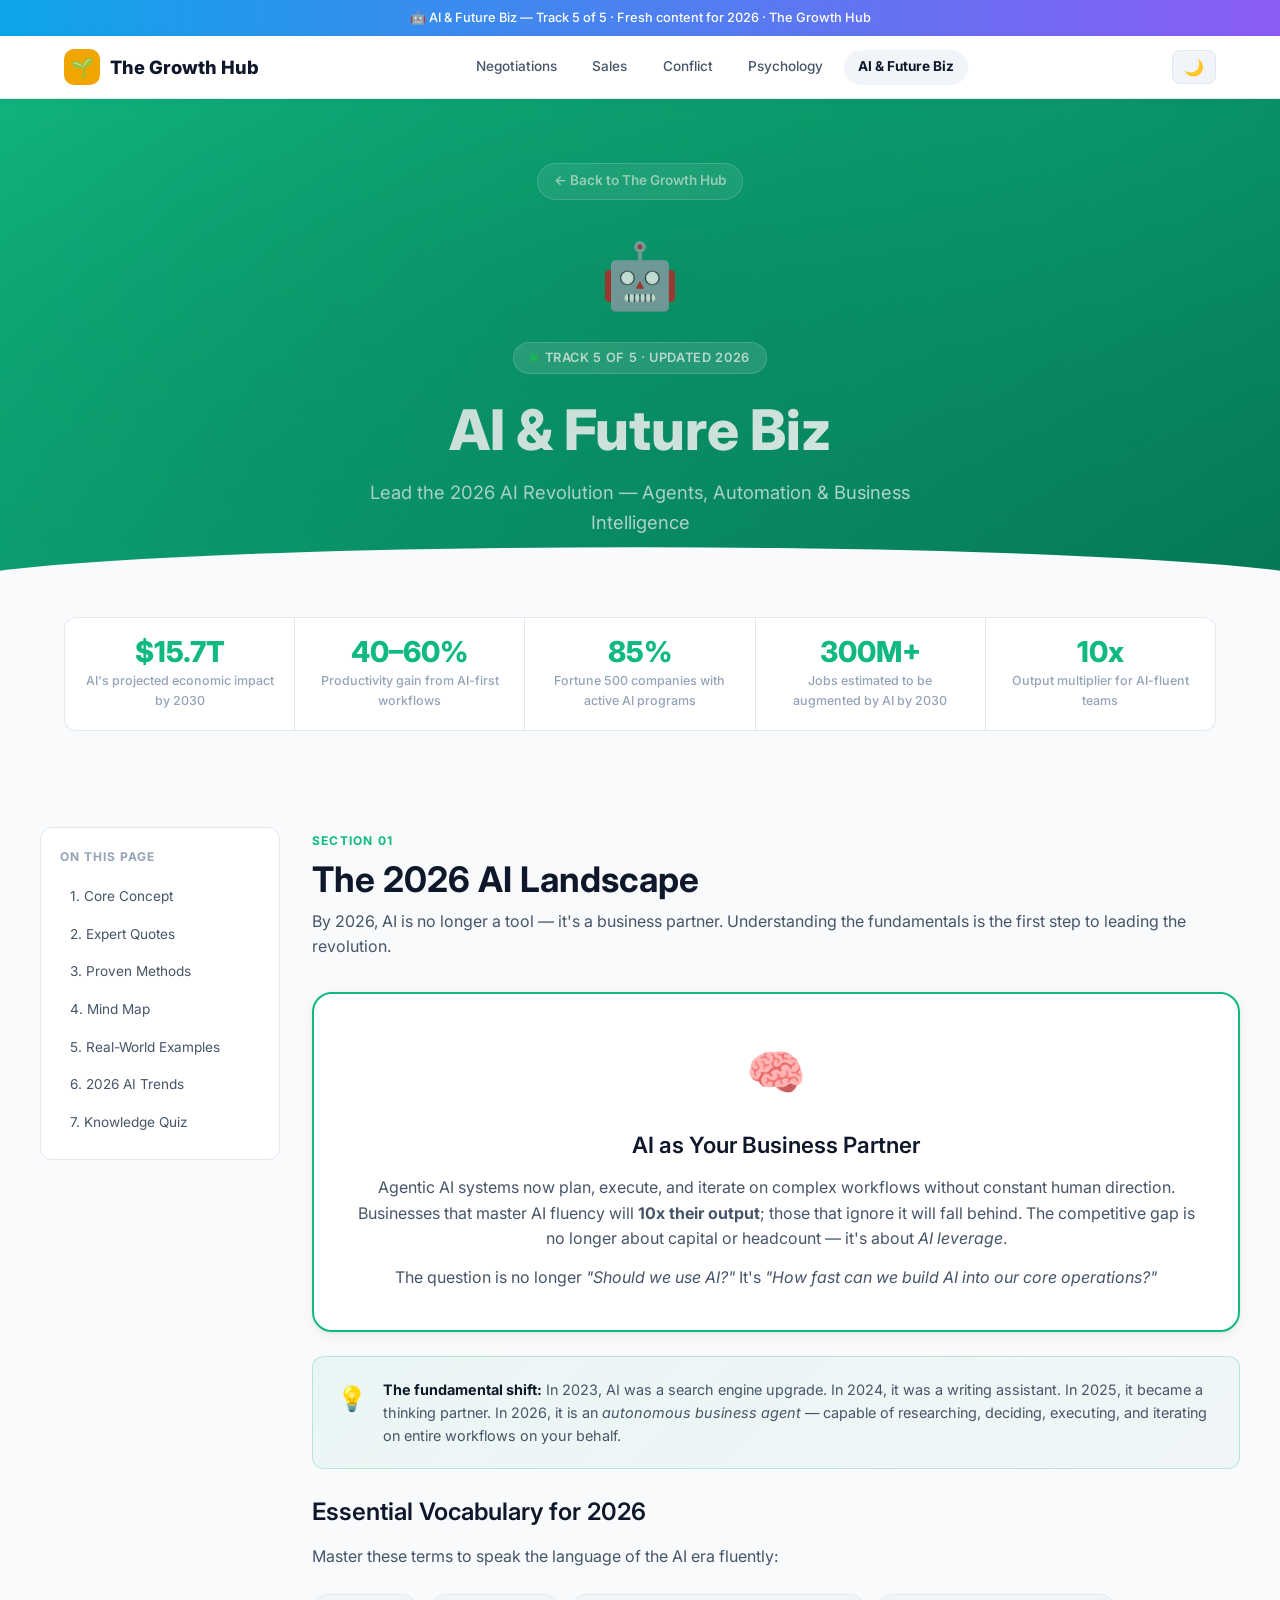
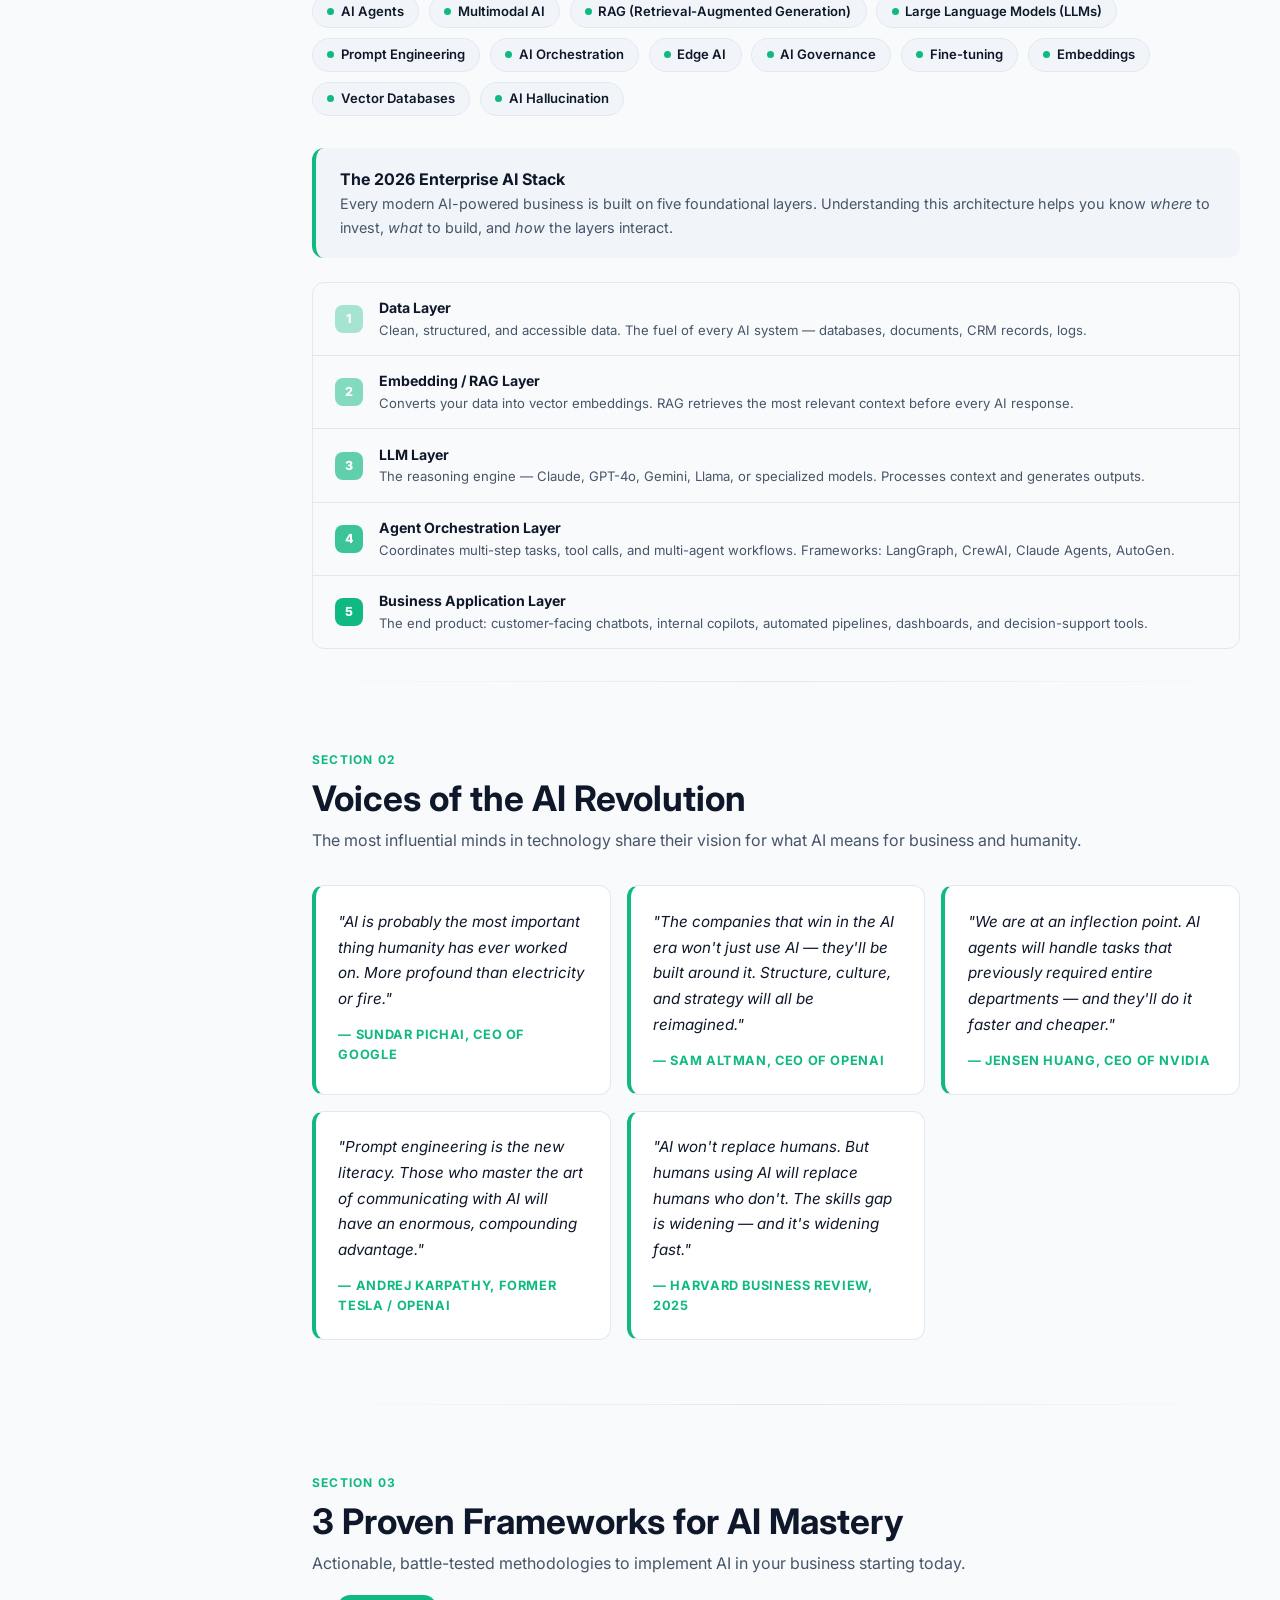
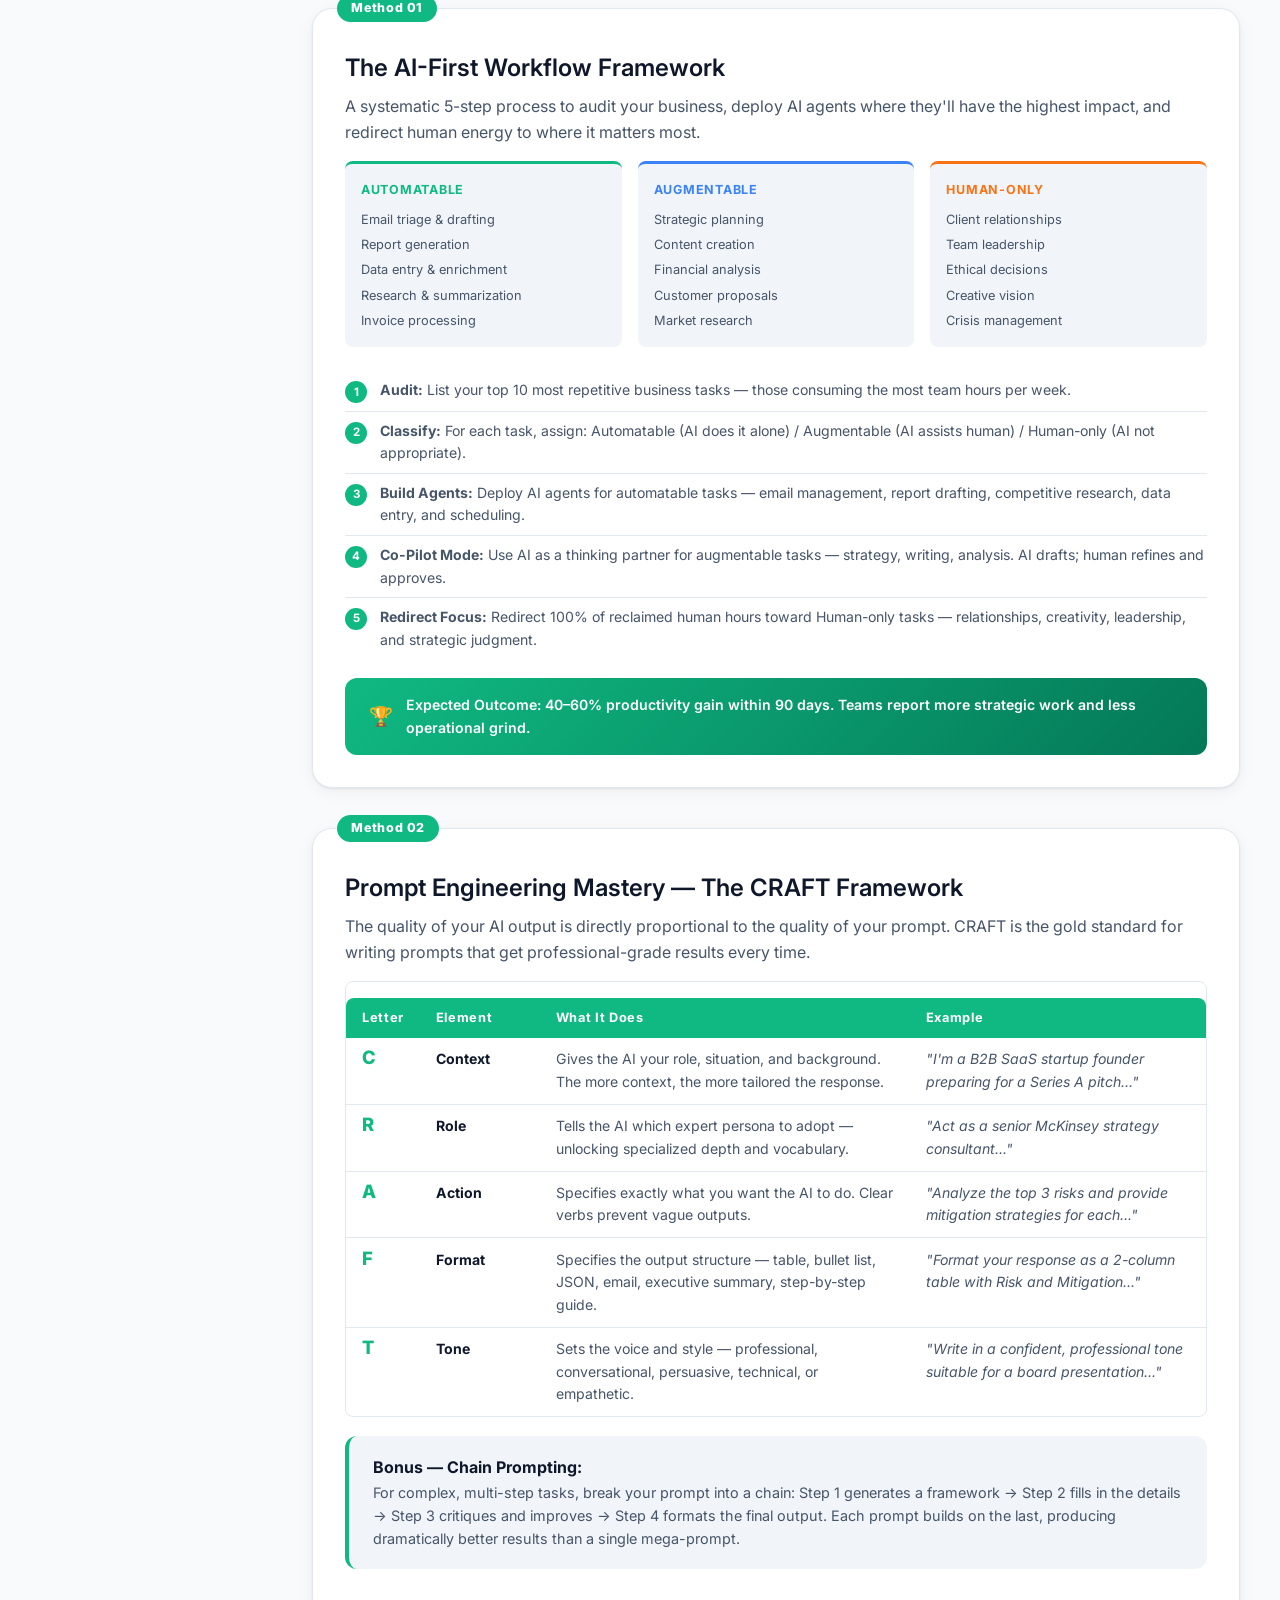
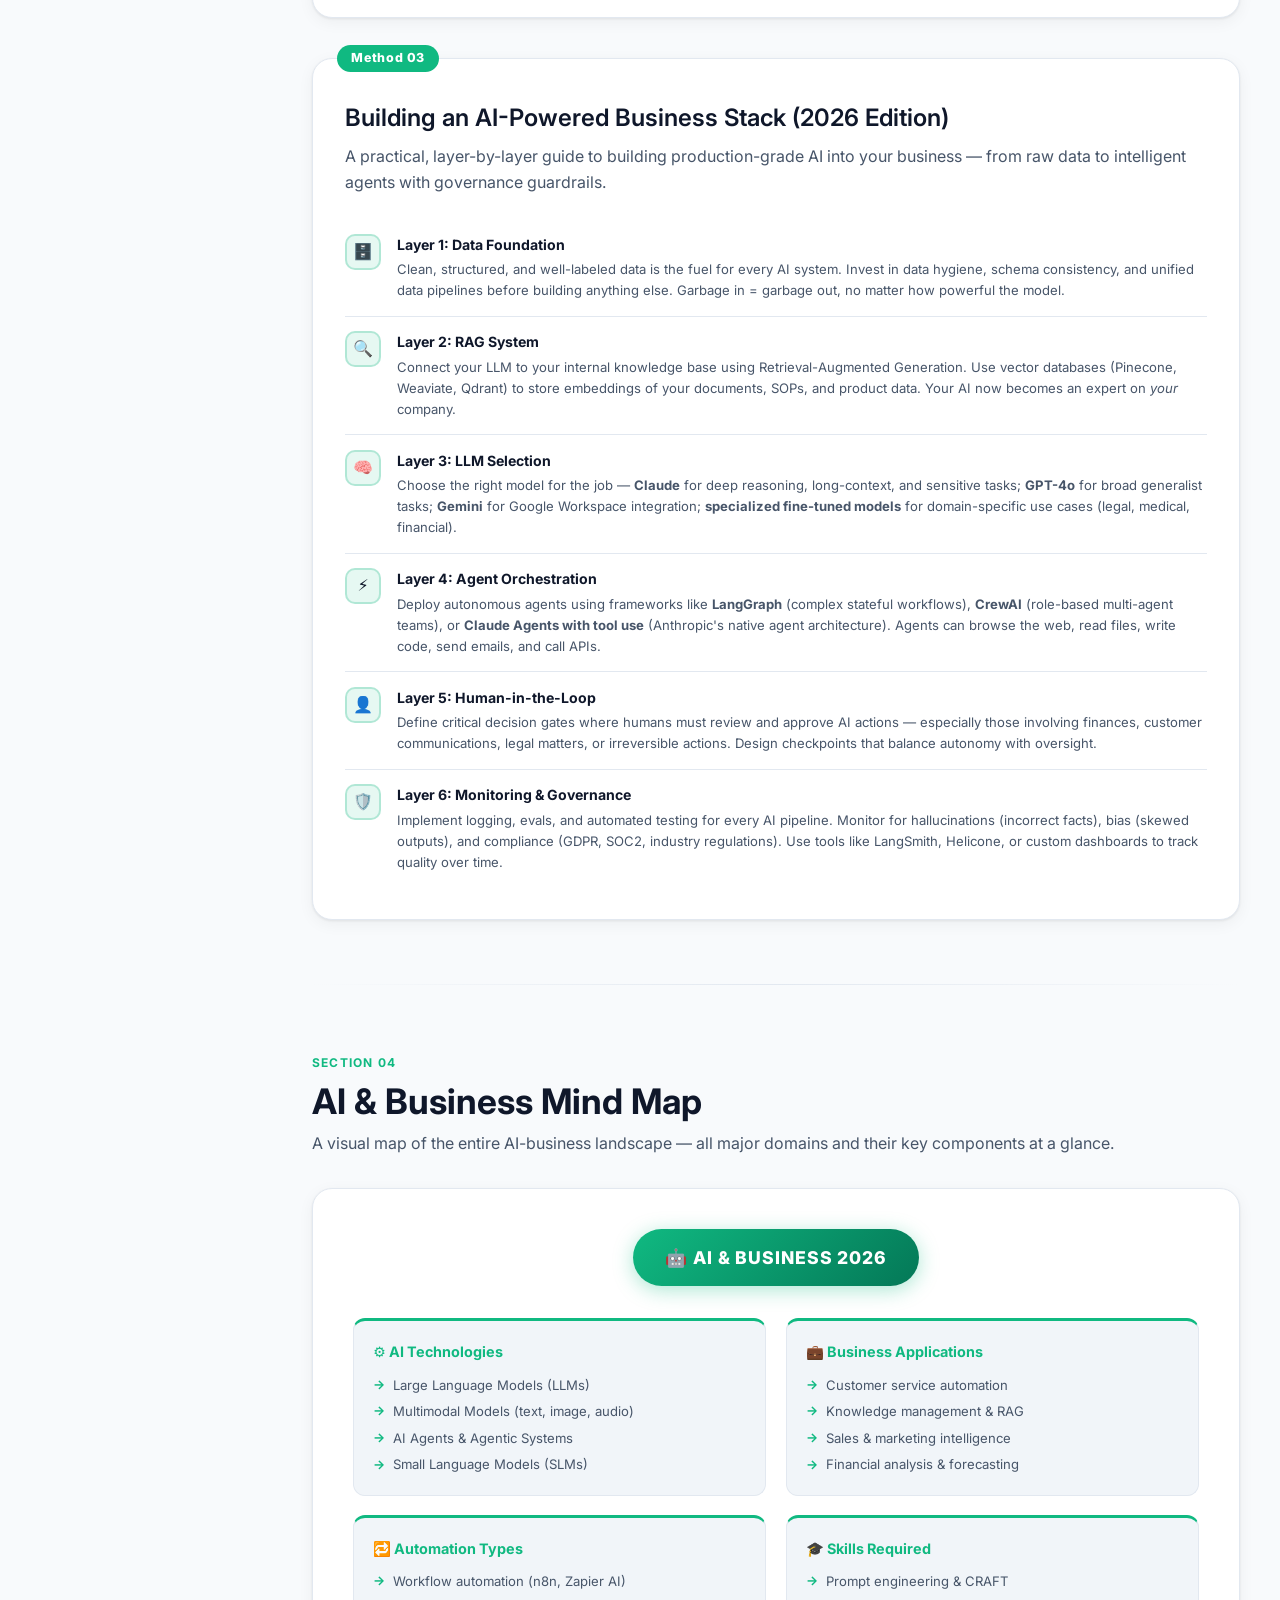
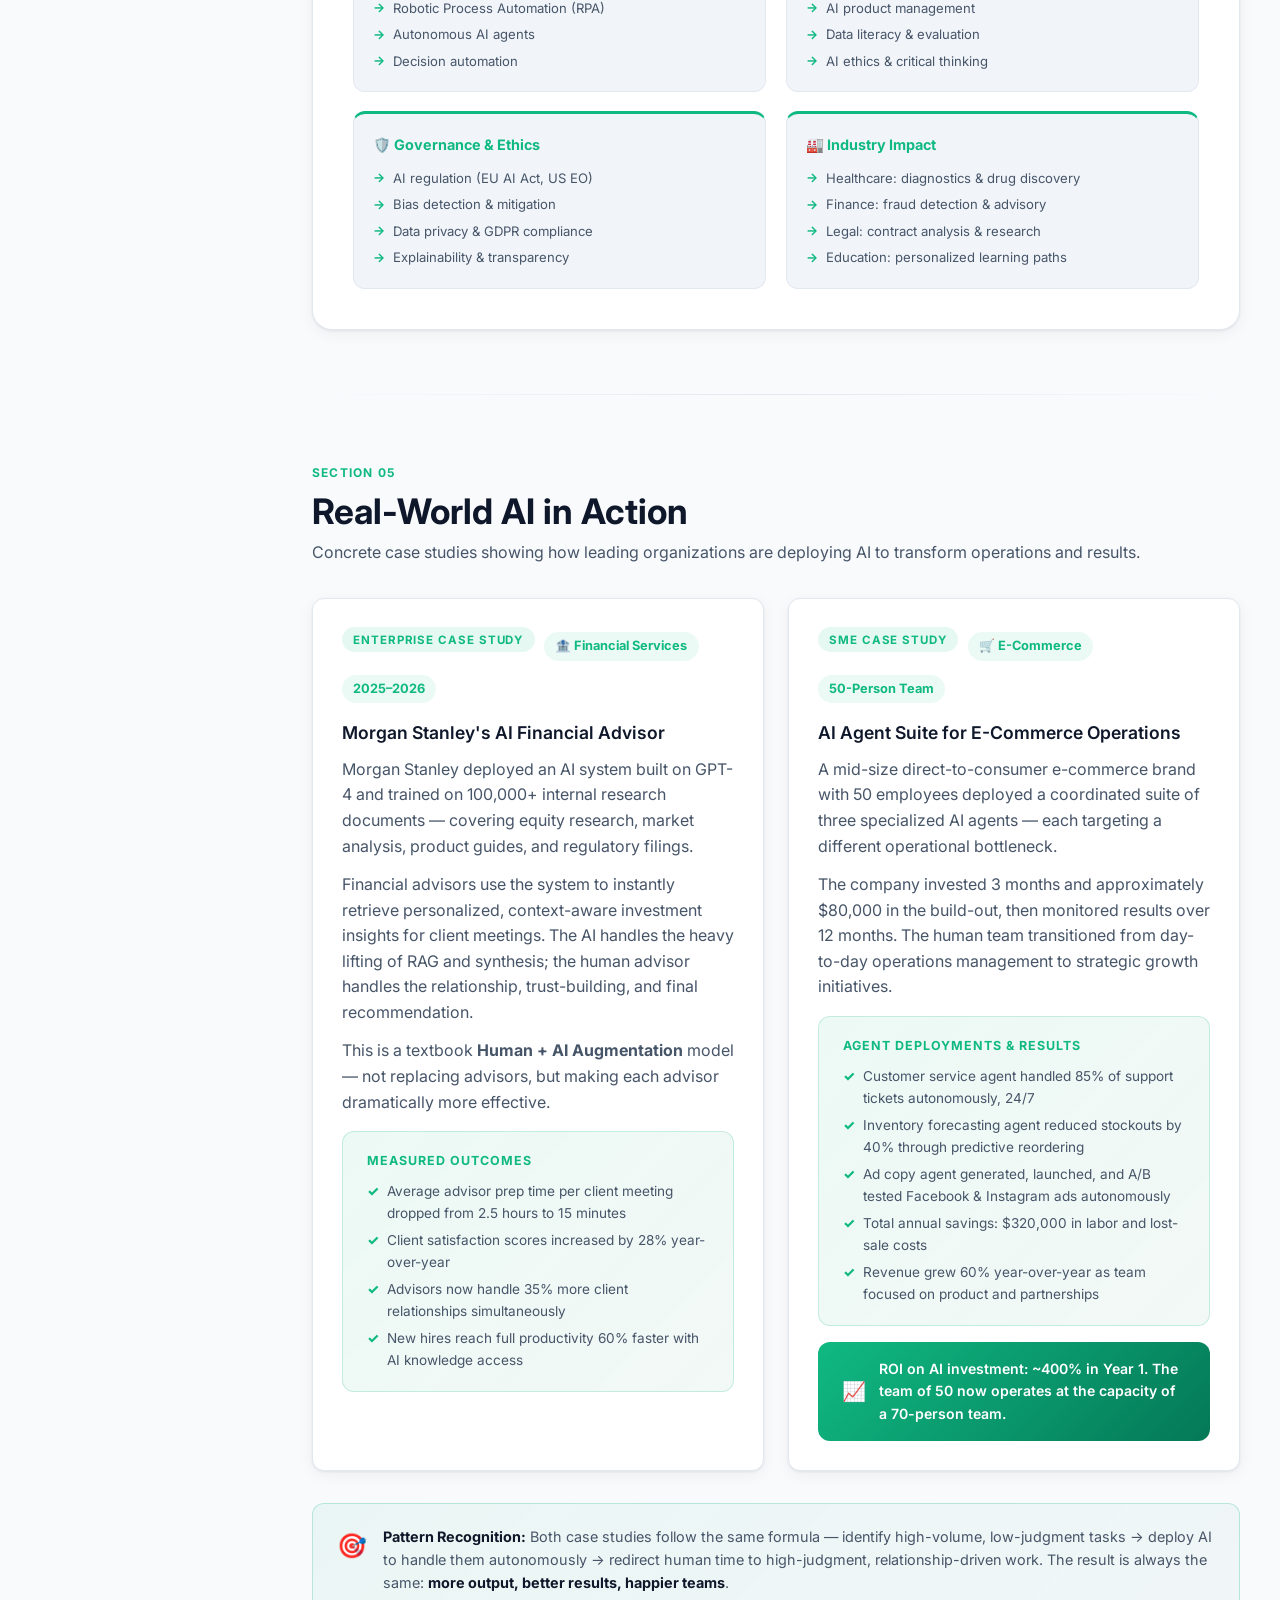
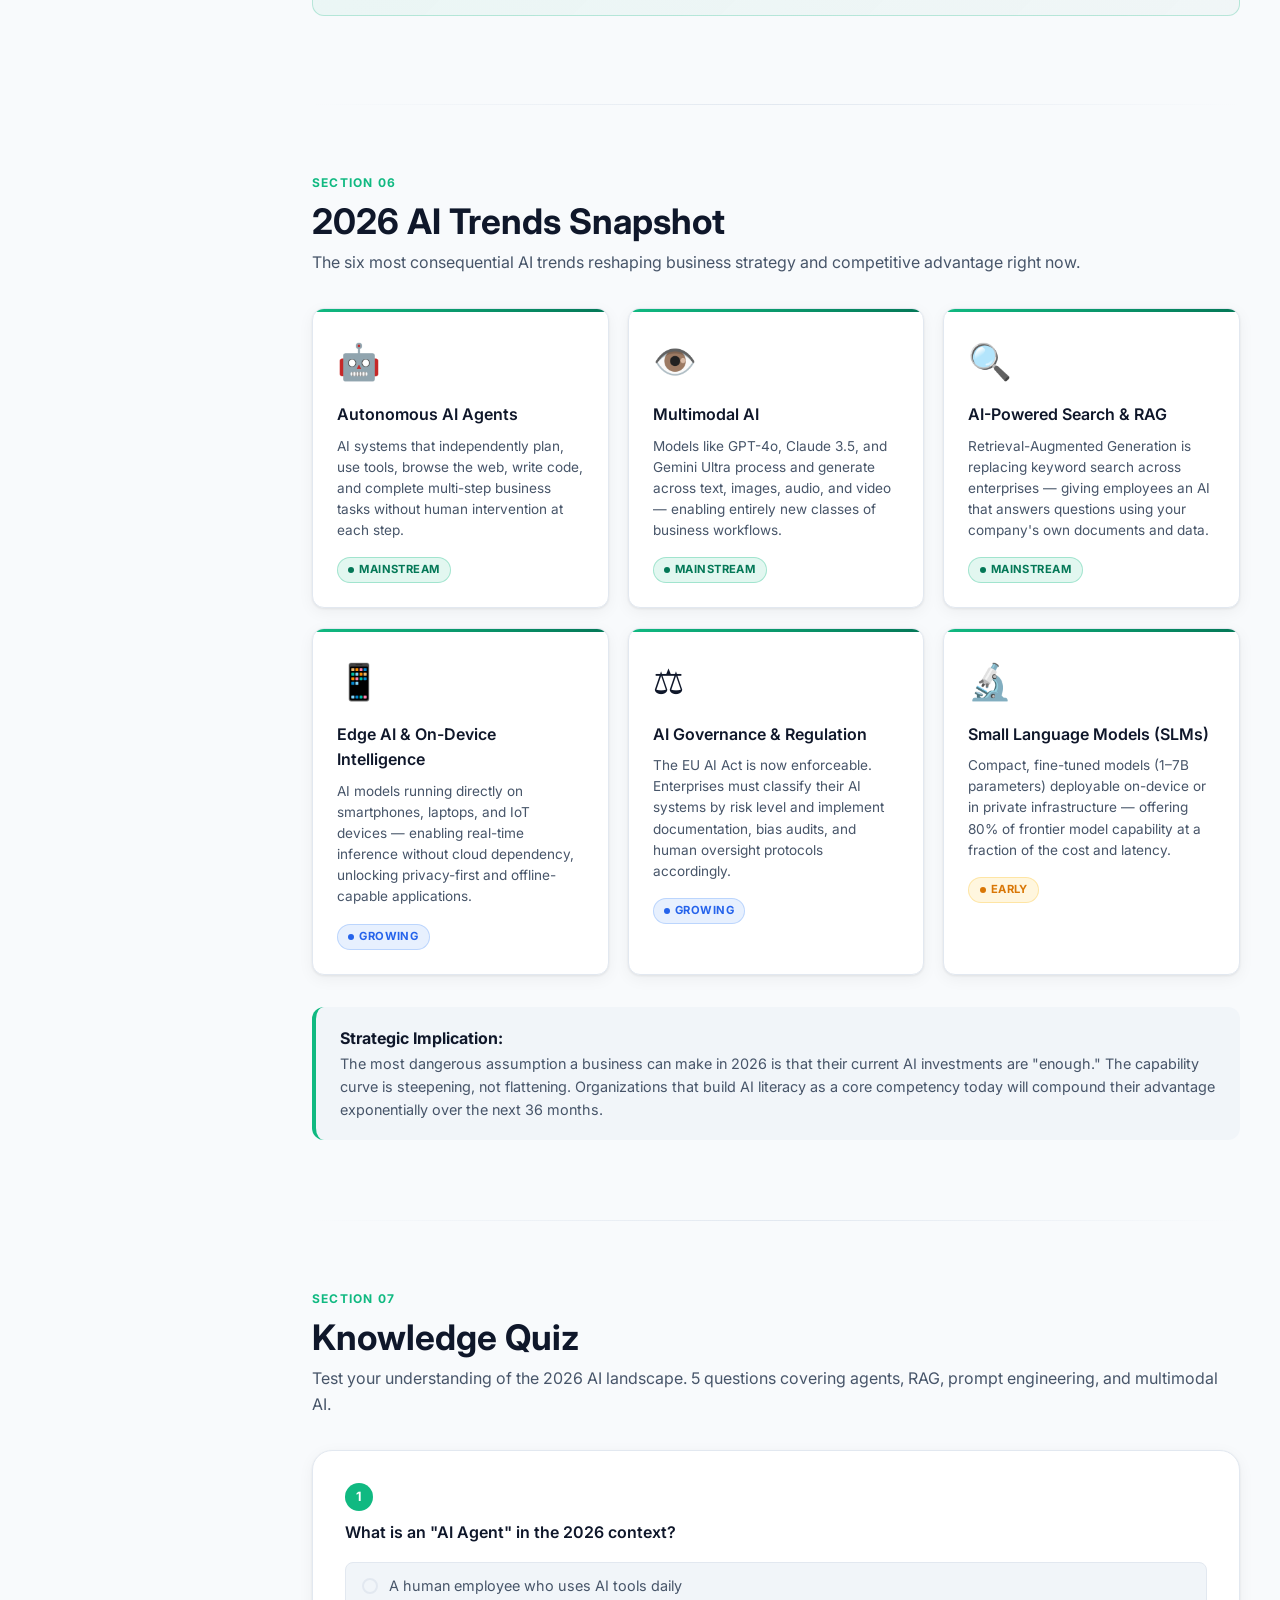
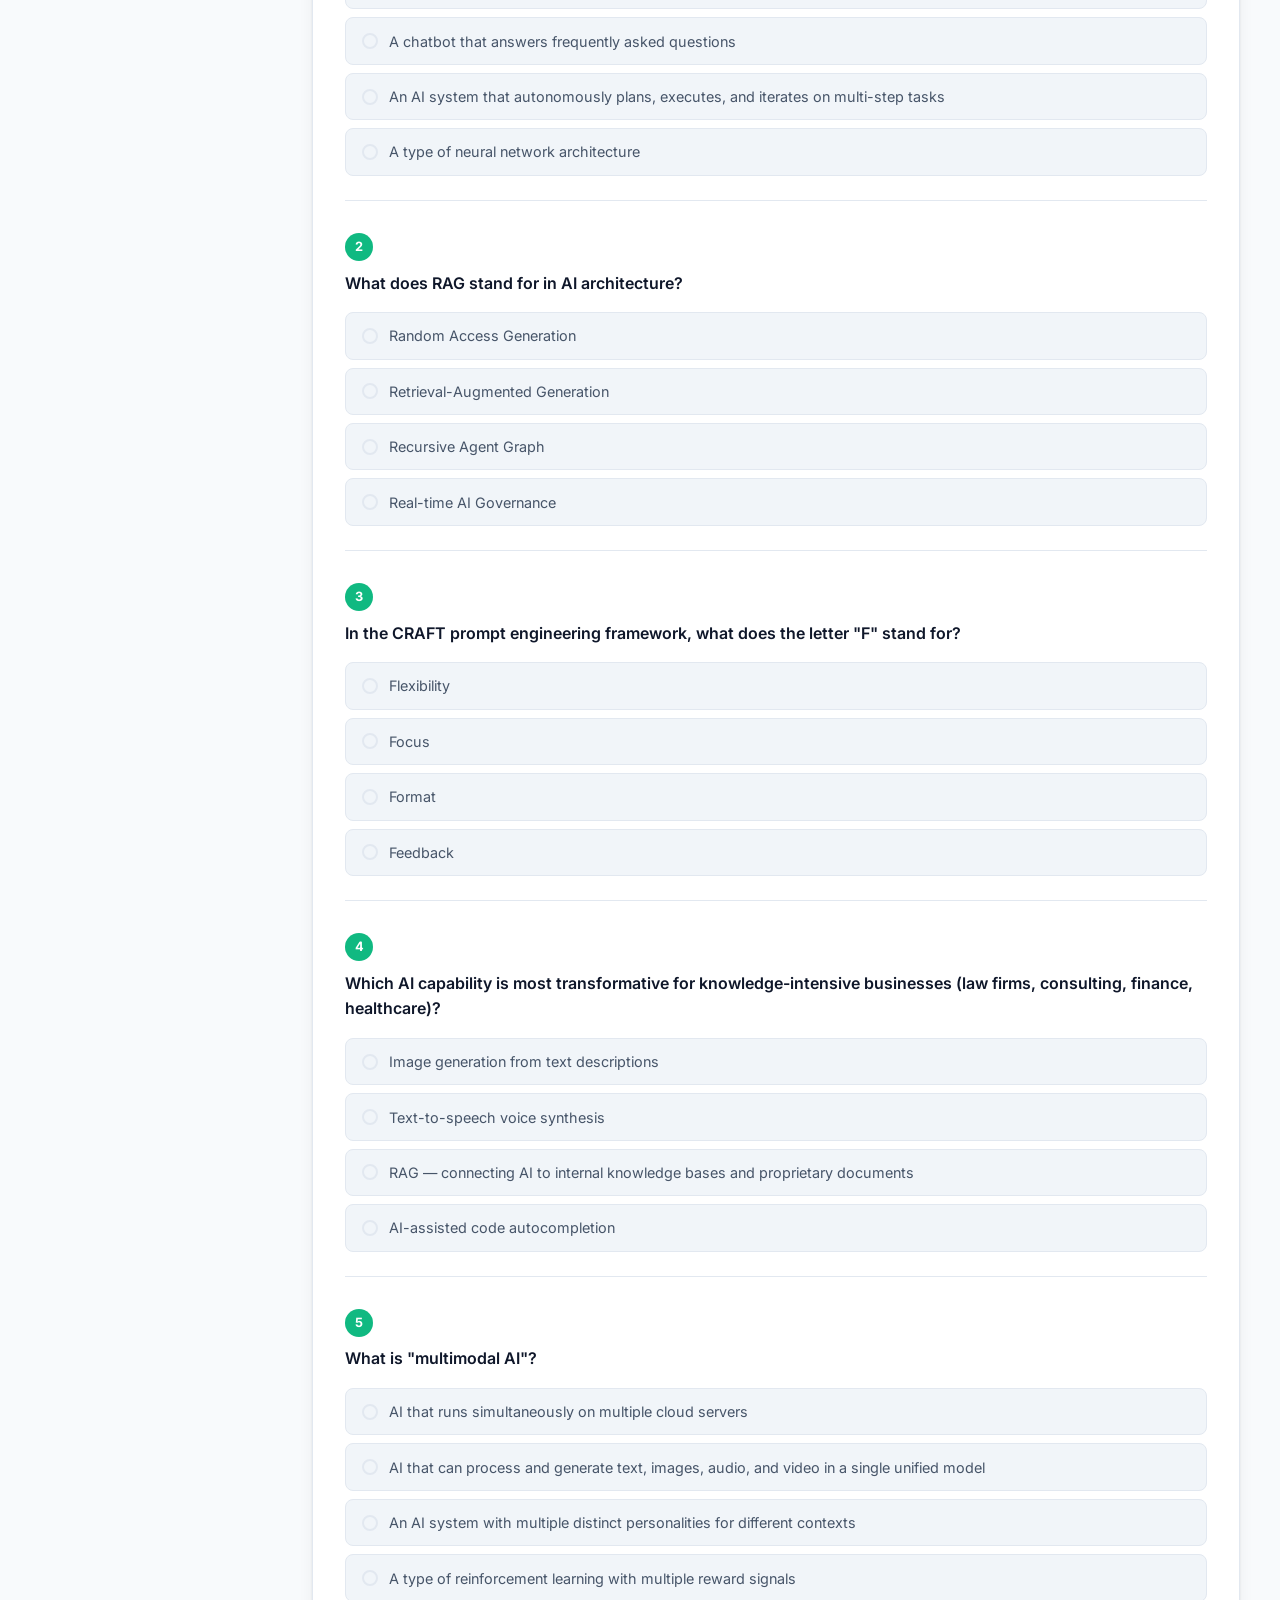
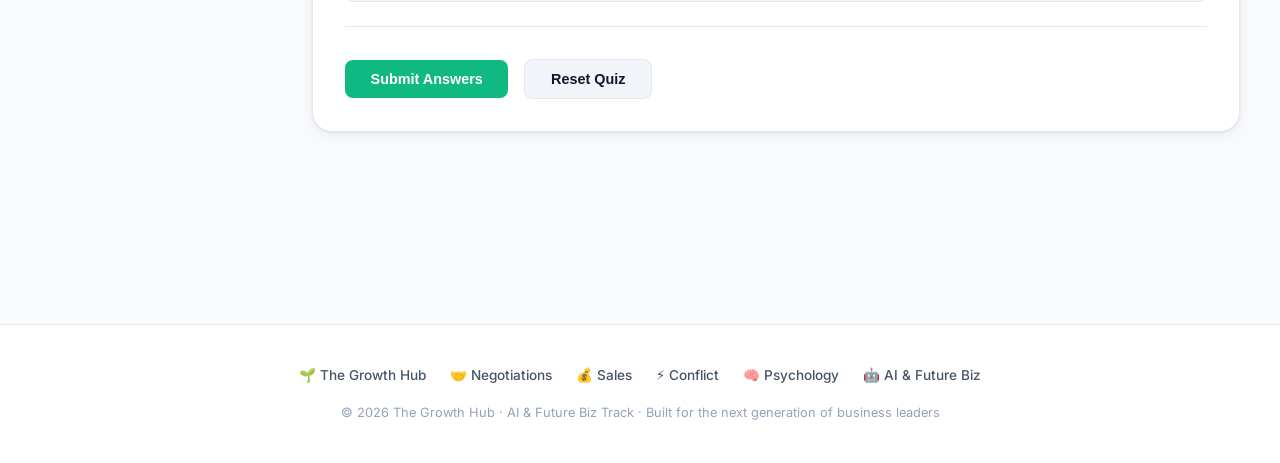
==== ai-trends/index.html @ 837d08f1 "Initial release: The Growth Hub — 5-track master learning website - Master home page with daily wisd" ====
<!DOCTYPE html>
<html lang="en">
<head>
  <meta charset="UTF-8" />
  <meta name="viewport" content="width=device-width, initial-scale=1.0" />
  <title>AI & Future Biz — The Growth Hub</title>
  <meta name="description" content="Lead the 2026 AI Revolution. Master AI Agents, Automation, Prompt Engineering, and Business Intelligence for the modern era." />
  <link rel="stylesheet" href="../css/styles.css" />
  <link rel="preconnect" href="https://fonts.googleapis.com" />
  <link rel="preconnect" href="https://fonts.gstatic.com" crossorigin />
  <link href="https://fonts.googleapis.com/css2?family=Inter:wght@400;500;600;700;800&display=swap" rel="stylesheet" />
  <style>
    :root {
      --site-color: #10b981;
      --site-dark: #047857;
      --site-color-rgb: 16, 185, 129;
    }

    /* ── Page-specific overrides ── */
    .subsite-hero::before {
      content: '';
      position: absolute;
      top: -60%; left: -30%;
      width: 160%; height: 200%;
      background:
        radial-gradient(ellipse at 70% 30%, rgba(16,185,129,0.25) 0%, transparent 55%),
        radial-gradient(ellipse at 20% 80%, rgba(4,120,87,0.2) 0%, transparent 50%),
        radial-gradient(ellipse at 50% 50%, rgba(0,0,0,0.1) 0%, transparent 70%);
      pointer-events: none;
    }

    /* ── Key Term Pills Grid ── */
    .term-grid {
      display: flex;
      flex-wrap: wrap;
      gap: 0.6rem;
      margin: 1.5rem 0;
    }

    .term-pill {
      display: inline-flex;
      align-items: center;
      gap: 0.4rem;
      background: var(--bg-sidebar);
      border: 1px solid var(--border);
      border-radius: 20px;
      padding: 0.35rem 0.9rem;
      font-size: 0.82rem;
      font-weight: 600;
      color: var(--text-primary);
      transition: all 0.2s;
    }

    .term-pill:hover {
      border-color: var(--site-color);
      color: var(--site-color);
      background: rgba(16,185,129,0.06);
    }

    .term-pill .term-dot {
      width: 7px; height: 7px;
      border-radius: 50%;
      background: var(--site-color);
      flex-shrink: 0;
    }

    /* ── Stack Diagram ── */
    .stack-diagram {
      display: flex;
      flex-direction: column;
      gap: 0;
      margin: 1.5rem 0;
      border-radius: var(--radius);
      overflow: hidden;
      border: 1px solid var(--border);
    }

    .stack-layer {
      display: flex;
      align-items: center;
      gap: 1rem;
      padding: 0.9rem 1.4rem;
      border-bottom: 1px solid var(--border);
      transition: background 0.2s;
      cursor: default;
    }

    .stack-layer:last-child { border-bottom: none; }
    .stack-layer:hover { background: rgba(16,185,129,0.05); }

    .stack-layer-num {
      width: 28px; height: 28px;
      border-radius: 8px;
      background: var(--site-color);
      color: white;
      font-size: 0.78rem;
      font-weight: 800;
      display: flex; align-items: center; justify-content: center;
      flex-shrink: 0;
      opacity: 0.5;
    }

    .stack-layer:nth-child(1) .stack-layer-num { opacity: 0.35; }
    .stack-layer:nth-child(2) .stack-layer-num { opacity: 0.5; }
    .stack-layer:nth-child(3) .stack-layer-num { opacity: 0.65; }
    .stack-layer:nth-child(4) .stack-layer-num { opacity: 0.82; }
    .stack-layer:nth-child(5) .stack-layer-num { opacity: 1; }

    .stack-layer-name {
      font-weight: 700;
      font-size: 0.88rem;
      color: var(--text-primary);
      min-width: 220px;
    }

    .stack-layer-desc {
      font-size: 0.82rem;
      color: var(--text-secondary);
      margin: 0;
    }

    .stack-arrow {
      text-align: center;
      font-size: 1.1rem;
      color: var(--site-color);
      padding: 0.2rem 0;
      background: var(--bg-sidebar);
      opacity: 0.6;
    }

    /* ── Trend Cards ── */
    .trends-grid {
      display: grid;
      grid-template-columns: repeat(auto-fit, minmax(280px, 1fr));
      gap: 1.2rem;
    }

    .trend-card {
      background: var(--bg-card);
      border: 1px solid var(--border);
      border-radius: var(--radius);
      padding: 1.5rem;
      box-shadow: var(--shadow);
      transition: transform 0.2s, box-shadow 0.2s;
      position: relative;
      overflow: hidden;
    }

    .trend-card::before {
      content: '';
      position: absolute;
      top: 0; left: 0; right: 0;
      height: 3px;
      background: linear-gradient(90deg, var(--site-color), var(--site-dark));
    }

    .trend-card:hover {
      transform: translateY(-3px);
      box-shadow: var(--shadow-hover);
    }

    .trend-emoji {
      font-size: 2.2rem;
      display: block;
      margin-bottom: 0.8rem;
    }

    .trend-card h4 {
      font-size: 1rem;
      margin-bottom: 0.5rem;
      color: var(--text-primary);
    }

    .trend-card p {
      font-size: 0.85rem;
      margin-bottom: 0.9rem;
      line-height: 1.55;
    }

    .maturity-badge {
      display: inline-flex;
      align-items: center;
      gap: 0.3rem;
      font-size: 0.7rem;
      font-weight: 700;
      padding: 0.2rem 0.65rem;
      border-radius: 20px;
      letter-spacing: 0.04em;
      text-transform: uppercase;
    }

    .maturity-badge.early {
      background: rgba(251,191,36,0.15);
      color: #d97706;
      border: 1px solid rgba(251,191,36,0.3);
    }

    .maturity-badge.growing {
      background: rgba(59,130,246,0.12);
      color: #2563eb;
      border: 1px solid rgba(59,130,246,0.25);
    }

    .maturity-badge.mainstream {
      background: rgba(16,185,129,0.12);
      color: var(--site-dark);
      border: 1px solid rgba(16,185,129,0.3);
    }

    .maturity-badge::before {
      content: '';
      width: 6px; height: 6px;
      border-radius: 50%;
      background: currentColor;
    }

    /* ── CRAFT Framework Table ── */
    .craft-table {
      width: 100%;
      border-collapse: collapse;
      margin-top: 1rem;
      font-size: 0.88rem;
    }

    .craft-table th {
      text-align: left;
      padding: 0.6rem 1rem;
      background: var(--site-color);
      color: white;
      font-weight: 700;
      font-size: 0.8rem;
      letter-spacing: 0.05em;
    }

    .craft-table th:first-child { border-radius: var(--radius-sm) 0 0 0; }
    .craft-table th:last-child  { border-radius: 0 var(--radius-sm) 0 0; }

    .craft-table td {
      padding: 0.65rem 1rem;
      border-bottom: 1px solid var(--border);
      color: var(--text-secondary);
      vertical-align: top;
    }

    .craft-table tr:last-child td { border-bottom: none; }
    .craft-table tr:hover td { background: rgba(16,185,129,0.04); }

    .craft-letter {
      font-weight: 800;
      font-size: 1.15rem;
      color: var(--site-color);
      line-height: 1;
    }

    .craft-word {
      font-weight: 700;
      color: var(--text-primary);
    }

    /* ── Mind Map Styled ── */
    .mindmap-visual {
      background: var(--bg-card);
      border: 1px solid var(--border);
      border-radius: var(--radius-lg);
      padding: 2.5rem;
      box-shadow: var(--shadow);
      overflow: hidden;
    }

    .mindmap-center {
      text-align: center;
      margin-bottom: 2rem;
    }

    .mindmap-root-node {
      display: inline-block;
      background: linear-gradient(135deg, var(--site-color), var(--site-dark));
      color: white;
      font-weight: 800;
      font-size: 1.1rem;
      padding: 0.9rem 2rem;
      border-radius: 50px;
      letter-spacing: 0.05em;
      box-shadow: 0 4px 20px rgba(16,185,129,0.35);
    }

    .mindmap-branches {
      display: grid;
      grid-template-columns: repeat(auto-fit, minmax(280px, 1fr));
      gap: 1.2rem;
    }

    .mm-branch {
      background: var(--bg-sidebar);
      border: 1px solid var(--border);
      border-radius: var(--radius);
      padding: 1.2rem;
      border-top: 3px solid var(--site-color);
    }

    .mm-branch-title {
      font-weight: 700;
      font-size: 0.9rem;
      color: var(--site-color);
      margin-bottom: 0.7rem;
      display: flex;
      align-items: center;
      gap: 0.5rem;
    }

    .mm-leaves {
      list-style: none;
      display: flex;
      flex-direction: column;
      gap: 0.35rem;
    }

    .mm-leaves li {
      font-size: 0.82rem;
      color: var(--text-secondary);
      display: flex;
      align-items: center;
      gap: 0.5rem;
    }

    .mm-leaves li::before {
      content: '→';
      color: var(--site-color);
      font-weight: 700;
      font-size: 0.8rem;
      flex-shrink: 0;
    }

    /* ── Examples ── */
    .example-meta-row {
      display: flex;
      align-items: center;
      gap: 0.6rem;
      flex-wrap: wrap;
      margin-bottom: 1rem;
    }

    .example-stat {
      display: inline-flex;
      align-items: center;
      gap: 0.3rem;
      font-size: 0.8rem;
      font-weight: 700;
      color: var(--site-color);
      background: rgba(16,185,129,0.08);
      padding: 0.25rem 0.7rem;
      border-radius: 20px;
    }

    .result-highlight {
      background: linear-gradient(135deg, rgba(16,185,129,0.08), rgba(4,120,87,0.05));
      border: 1px solid rgba(16,185,129,0.2);
      border-radius: var(--radius);
      padding: 1.2rem 1.5rem;
      margin-top: 1rem;
    }

    .result-highlight h5 {
      font-size: 0.78rem;
      font-weight: 700;
      letter-spacing: 0.08em;
      text-transform: uppercase;
      color: var(--site-color);
      margin-bottom: 0.6rem;
    }

    .result-highlight ul {
      list-style: none;
      display: flex;
      flex-direction: column;
      gap: 0.35rem;
    }

    .result-highlight ul li {
      font-size: 0.85rem;
      color: var(--text-secondary);
      display: flex;
      align-items: flex-start;
      gap: 0.5rem;
    }

    .result-highlight ul li::before {
      content: '✓';
      color: var(--site-color);
      font-weight: 800;
      flex-shrink: 0;
    }

    /* ── Outcome Banner ── */
    .outcome-banner {
      background: linear-gradient(135deg, var(--site-color), var(--site-dark));
      color: white;
      border-radius: var(--radius);
      padding: 1rem 1.5rem;
      margin-top: 1.2rem;
      display: flex;
      align-items: center;
      gap: 0.8rem;
      font-size: 0.88rem;
      font-weight: 600;
    }

    .outcome-banner span:first-child { font-size: 1.2rem; }

    /* ── Method Card Enhancements ── */
    .method-card-ai {
      background: var(--bg-card);
      border: 1px solid var(--border);
      border-radius: var(--radius-lg);
      padding: 2rem;
      box-shadow: var(--shadow);
      position: relative;
      margin-top: 1rem;
    }

    .method-card-ai .method-number {
      position: absolute;
      top: -14px; left: 1.5rem;
      background: var(--site-color);
      color: white;
      font-weight: 800;
      font-size: 0.78rem;
      padding: 0.2rem 0.9rem;
      border-radius: 20px;
      letter-spacing: 0.05em;
    }

    /* ── Stats strip ── */
    .stats-strip {
      display: grid;
      grid-template-columns: repeat(auto-fit, minmax(160px, 1fr));
      gap: 1px;
      background: var(--border);
      border: 1px solid var(--border);
      border-radius: var(--radius);
      overflow: hidden;
      margin: 2rem 0;
    }

    .stats-strip-item {
      background: var(--bg-card);
      padding: 1.2rem;
      text-align: center;
    }

    .stats-strip-num {
      font-size: 1.8rem;
      font-weight: 800;
      color: var(--site-color);
      line-height: 1;
      margin-bottom: 0.3rem;
    }

    .stats-strip-label {
      font-size: 0.78rem;
      color: var(--text-muted);
      font-weight: 500;
    }

    /* ── Classification Table ── */
    .classify-grid {
      display: grid;
      grid-template-columns: repeat(3, 1fr);
      gap: 1rem;
      margin: 1rem 0;
    }

    @media (max-width: 640px) {
      .classify-grid { grid-template-columns: 1fr; }
      .craft-table { font-size: 0.8rem; }
      .stack-layer-name { min-width: auto; }
    }

    .classify-col {
      background: var(--bg-sidebar);
      border-radius: var(--radius-sm);
      padding: 1rem;
      border-top: 3px solid;
    }

    .classify-col.auto { border-color: var(--site-color); }
    .classify-col.aug  { border-color: #3b82f6; }
    .classify-col.hum  { border-color: #f97316; }

    .classify-col h5 {
      font-size: 0.78rem;
      font-weight: 700;
      text-transform: uppercase;
      letter-spacing: 0.06em;
      margin-bottom: 0.6rem;
    }

    .classify-col.auto h5 { color: var(--site-color); }
    .classify-col.aug  h5 { color: #3b82f6; }
    .classify-col.hum  h5 { color: #f97316; }

    .classify-col ul {
      list-style: none;
      display: flex;
      flex-direction: column;
      gap: 0.3rem;
    }

    .classify-col ul li {
      font-size: 0.8rem;
      color: var(--text-secondary);
    }

    /* ── Section dividers ── */
    .section-divider {
      height: 1px;
      background: linear-gradient(90deg, transparent, var(--border), transparent);
      margin: 0;
    }

    /* ── Insight callout ── */
    .insight-callout {
      background: linear-gradient(135deg, rgba(16,185,129,0.06), rgba(4,120,87,0.03));
      border: 1px solid rgba(16,185,129,0.25);
      border-radius: var(--radius);
      padding: 1.3rem 1.5rem;
      display: flex;
      gap: 1rem;
      align-items: flex-start;
      margin: 1.5rem 0;
    }

    .insight-icon {
      font-size: 1.5rem;
      flex-shrink: 0;
      margin-top: 0.1rem;
    }

    .insight-callout p {
      margin: 0;
      font-size: 0.9rem;
      color: var(--text-secondary);
    }

    .insight-callout strong { color: var(--text-primary); }

    /* ── Agent stack steps ── */
    .agent-steps {
      display: flex;
      flex-direction: column;
      gap: 0;
    }

    .agent-step {
      display: flex;
      gap: 1rem;
      align-items: flex-start;
      padding: 0.9rem 0;
      border-bottom: 1px solid var(--border);
      position: relative;
    }

    .agent-step:last-child { border-bottom: none; }

    .agent-step-icon {
      width: 36px; height: 36px;
      border-radius: 10px;
      background: rgba(16,185,129,0.1);
      border: 2px solid rgba(16,185,129,0.25);
      display: flex; align-items: center; justify-content: center;
      font-size: 1rem;
      flex-shrink: 0;
    }

    .agent-step-body h5 {
      font-size: 0.88rem;
      font-weight: 700;
      color: var(--text-primary);
      margin-bottom: 0.2rem;
    }

    .agent-step-body p {
      font-size: 0.82rem;
      margin: 0;
    }
  </style>
</head>
<body>

  <!-- Update Banner -->
  <div class="update-banner">
    🤖 AI & Future Biz — Track 5 of 5 · Fresh content for 2026 · The Growth Hub
  </div>

  <!-- Navbar -->
  <nav class="navbar">
    <div class="container">
      <a href="../index.html" class="navbar-brand">
        <span class="brand-icon">🌱</span>
        The Growth Hub
      </a>
      <div class="navbar-links">
        <a href="../negotiations/index.html">Negotiations</a>
        <a href="../sales/index.html">Sales</a>
        <a href="../conflict/index.html">Conflict</a>
        <a href="../psychology/index.html">Psychology</a>
        <a href="../ai-trends/index.html" class="active">AI & Future Biz</a>
      </div>
      <div class="navbar-actions">
        <button class="btn-theme" id="theme-toggle" onclick="toggleTheme()" title="Toggle theme">🌙</button>
      </div>
    </div>
  </nav>

  <!-- Hero -->
  <section class="subsite-hero">
    <div class="container">
      <a href="../index.html" class="back-to-hub">← Back to The Growth Hub</a>
      <span class="hero-icon">🤖</span>
      <div class="hero-badge">
        <span class="dot"></span>
        Track 5 of 5 · Updated 2026
      </div>
      <h1>AI & Future Biz</h1>
      <p style="font-size:1.15rem; max-width:580px; margin:1rem auto 0;">
        Lead the 2026 AI Revolution — Agents, Automation &amp; Business Intelligence
      </p>
    </div>
  </section>

  <!-- Stats Strip -->
  <div class="container">
    <div class="stats-strip reveal">
      <div class="stats-strip-item">
        <div class="stats-strip-num">$15.7T</div>
        <div class="stats-strip-label">AI's projected economic impact by 2030</div>
      </div>
      <div class="stats-strip-item">
        <div class="stats-strip-num">40–60%</div>
        <div class="stats-strip-label">Productivity gain from AI-first workflows</div>
      </div>
      <div class="stats-strip-item">
        <div class="stats-strip-num">85%</div>
        <div class="stats-strip-label">Fortune 500 companies with active AI programs</div>
      </div>
      <div class="stats-strip-item">
        <div class="stats-strip-num">300M+</div>
        <div class="stats-strip-label">Jobs estimated to be augmented by AI by 2030</div>
      </div>
      <div class="stats-strip-item">
        <div class="stats-strip-num">10x</div>
        <div class="stats-strip-label">Output multiplier for AI-fluent teams</div>
      </div>
    </div>
  </div>

  <!-- Page Layout: TOC + Main Content -->
  <div class="container section">
    <div class="page-layout">

      <!-- TOC Sidebar -->
      <aside class="toc-sidebar">
        <div class="toc-title">On This Page</div>
        <nav class="toc-list">
          <a href="#concept">1. Core Concept</a>
          <a href="#quotes">2. Expert Quotes</a>
          <a href="#methods">3. Proven Methods</a>
          <a href="#mindmap">4. Mind Map</a>
          <a href="#examples">5. Real-World Examples</a>
          <a href="#trends">6. 2026 AI Trends</a>
          <a href="#quiz">7. Knowledge Quiz</a>
        </nav>
      </aside>

      <!-- Main Content -->
      <main>

        <!-- ═══════════════════════════════════
             SECTION 1: CORE CONCEPT
        ════════════════════════════════════ -->
        <section id="concept" class="mb-4">
          <div class="section-header" style="text-align:left; margin-bottom:2rem;">
            <span class="section-label">Section 01</span>
            <h2>The 2026 AI Landscape</h2>
            <p style="max-width:none;">By 2026, AI is no longer a tool — it's a business partner. Understanding the fundamentals is the first step to leading the revolution.</p>
          </div>

          <!-- Concept Box -->
          <div class="concept-box reveal">
            <span class="big-icon">🧠</span>
            <h3>AI as Your Business Partner</h3>
            <p>Agentic AI systems now plan, execute, and iterate on complex workflows without constant human direction. Businesses that master AI fluency will <strong>10x their output</strong>; those that ignore it will fall behind. The competitive gap is no longer about capital or headcount — it's about <em>AI leverage</em>.</p>
            <p style="margin-bottom:0;">The question is no longer <em>"Should we use AI?"</em> It's <em>"How fast can we build AI into our core operations?"</em></p>
          </div>

          <!-- Insight callout -->
          <div class="insight-callout reveal">
            <span class="insight-icon">💡</span>
            <p><strong>The fundamental shift:</strong> In 2023, AI was a search engine upgrade. In 2024, it was a writing assistant. In 2025, it became a thinking partner. In 2026, it is an <em>autonomous business agent</em> — capable of researching, deciding, executing, and iterating on entire workflows on your behalf.</p>
          </div>

          <!-- Key Terms -->
          <div class="reveal">
            <h3 style="margin-bottom:0.8rem;">Essential Vocabulary for 2026</h3>
            <p style="margin-bottom:1rem;">Master these terms to speak the language of the AI era fluently:</p>
            <div class="term-grid">
              <span class="term-pill"><span class="term-dot"></span> AI Agents</span>
              <span class="term-pill"><span class="term-dot"></span> Multimodal AI</span>
              <span class="term-pill"><span class="term-dot"></span> RAG (Retrieval-Augmented Generation)</span>
              <span class="term-pill"><span class="term-dot"></span> Large Language Models (LLMs)</span>
              <span class="term-pill"><span class="term-dot"></span> Prompt Engineering</span>
              <span class="term-pill"><span class="term-dot"></span> AI Orchestration</span>
              <span class="term-pill"><span class="term-dot"></span> Edge AI</span>
              <span class="term-pill"><span class="term-dot"></span> AI Governance</span>
              <span class="term-pill"><span class="term-dot"></span> Fine-tuning</span>
              <span class="term-pill"><span class="term-dot"></span> Embeddings</span>
              <span class="term-pill"><span class="term-dot"></span> Vector Databases</span>
              <span class="term-pill"><span class="term-dot"></span> AI Hallucination</span>
            </div>
          </div>

          <!-- The 2026 AI Stack -->
          <div class="reveal" style="margin-top:2rem;">
            <div class="highlight-box">
              <strong>The 2026 Enterprise AI Stack</strong>
              <p>Every modern AI-powered business is built on five foundational layers. Understanding this architecture helps you know <em>where</em> to invest, <em>what</em> to build, and <em>how</em> the layers interact.</p>
            </div>

            <div class="stack-diagram">
              <div class="stack-layer">
                <div class="stack-layer-num">1</div>
                <div>
                  <div class="stack-layer-name">Data Layer</div>
                  <p class="stack-layer-desc">Clean, structured, and accessible data. The fuel of every AI system — databases, documents, CRM records, logs.</p>
                </div>
              </div>
              <div class="stack-layer">
                <div class="stack-layer-num">2</div>
                <div>
                  <div class="stack-layer-name">Embedding / RAG Layer</div>
                  <p class="stack-layer-desc">Converts your data into vector embeddings. RAG retrieves the most relevant context before every AI response.</p>
                </div>
              </div>
              <div class="stack-layer">
                <div class="stack-layer-num">3</div>
                <div>
                  <div class="stack-layer-name">LLM Layer</div>
                  <p class="stack-layer-desc">The reasoning engine — Claude, GPT-4o, Gemini, Llama, or specialized models. Processes context and generates outputs.</p>
                </div>
              </div>
              <div class="stack-layer">
                <div class="stack-layer-num">4</div>
                <div>
                  <div class="stack-layer-name">Agent Orchestration Layer</div>
                  <p class="stack-layer-desc">Coordinates multi-step tasks, tool calls, and multi-agent workflows. Frameworks: LangGraph, CrewAI, Claude Agents, AutoGen.</p>
                </div>
              </div>
              <div class="stack-layer">
                <div class="stack-layer-num">5</div>
                <div>
                  <div class="stack-layer-name">Business Application Layer</div>
                  <p class="stack-layer-desc">The end product: customer-facing chatbots, internal copilots, automated pipelines, dashboards, and decision-support tools.</p>
                </div>
              </div>
            </div>
          </div>
        </section>

        <div class="section-divider"></div>

        <!-- ═══════════════════════════════════
             SECTION 2: QUOTES
        ════════════════════════════════════ -->
        <section id="quotes" class="section">
          <div class="section-header" style="text-align:left; margin-bottom:2rem;">
            <span class="section-label">Section 02</span>
            <h2>Voices of the AI Revolution</h2>
            <p style="max-width:none;">The most influential minds in technology share their vision for what AI means for business and humanity.</p>
          </div>

          <div class="quotes-grid reveal">
            <div class="quote-card">
              <div class="quote-text">"AI is probably the most important thing humanity has ever worked on. More profound than electricity or fire."</div>
              <div class="quote-author">— Sundar Pichai, CEO of Google</div>
            </div>
            <div class="quote-card">
              <div class="quote-text">"The companies that win in the AI era won't just use AI — they'll be built around it. Structure, culture, and strategy will all be reimagined."</div>
              <div class="quote-author">— Sam Altman, CEO of OpenAI</div>
            </div>
            <div class="quote-card">
              <div class="quote-text">"We are at an inflection point. AI agents will handle tasks that previously required entire departments — and they'll do it faster and cheaper."</div>
              <div class="quote-author">— Jensen Huang, CEO of NVIDIA</div>
            </div>
            <div class="quote-card">
              <div class="quote-text">"Prompt engineering is the new literacy. Those who master the art of communicating with AI will have an enormous, compounding advantage."</div>
              <div class="quote-author">— Andrej Karpathy, Former Tesla / OpenAI</div>
            </div>
            <div class="quote-card">
              <div class="quote-text">"AI won't replace humans. But humans using AI will replace humans who don't. The skills gap is widening — and it's widening fast."</div>
              <div class="quote-author">— Harvard Business Review, 2025</div>
            </div>
          </div>
        </section>

        <div class="section-divider"></div>

        <!-- ═══════════════════════════════════
             SECTION 3: METHODS
        ════════════════════════════════════ -->
        <section id="methods" class="section">
          <div class="section-header" style="text-align:left; margin-bottom:2rem;">
            <span class="section-label">Section 03</span>
            <h2>3 Proven Frameworks for AI Mastery</h2>
            <p style="max-width:none;">Actionable, battle-tested methodologies to implement AI in your business starting today.</p>
          </div>

          <!-- Method 1 -->
          <div class="method-card-ai reveal">
            <div class="method-number">Method 01</div>
            <h3 style="margin-top:0.5rem; margin-bottom:0.4rem;">The AI-First Workflow Framework</h3>
            <p style="margin-bottom:1rem;">A systematic 5-step process to audit your business, deploy AI agents where they'll have the highest impact, and redirect human energy to where it matters most.</p>

            <div class="classify-grid">
              <div class="classify-col auto">
                <h5>Automatable</h5>
                <ul>
                  <li>Email triage & drafting</li>
                  <li>Report generation</li>
                  <li>Data entry & enrichment</li>
                  <li>Research & summarization</li>
                  <li>Invoice processing</li>
                </ul>
              </div>
              <div class="classify-col aug">
                <h5>Augmentable</h5>
                <ul>
                  <li>Strategic planning</li>
                  <li>Content creation</li>
                  <li>Financial analysis</li>
                  <li>Customer proposals</li>
                  <li>Market research</li>
                </ul>
              </div>
              <div class="classify-col hum">
                <h5>Human-Only</h5>
                <ul>
                  <li>Client relationships</li>
                  <li>Team leadership</li>
                  <li>Ethical decisions</li>
                  <li>Creative vision</li>
                  <li>Crisis management</li>
                </ul>
              </div>
            </div>

            <ul class="steps-list" style="margin-top:1.5rem;">
              <li><span class="step-num">1</span><span><strong>Audit:</strong> List your top 10 most repetitive business tasks — those consuming the most team hours per week.</span></li>
              <li><span class="step-num">2</span><span><strong>Classify:</strong> For each task, assign: Automatable (AI does it alone) / Augmentable (AI assists human) / Human-only (AI not appropriate).</span></li>
              <li><span class="step-num">3</span><span><strong>Build Agents:</strong> Deploy AI agents for automatable tasks — email management, report drafting, competitive research, data entry, and scheduling.</span></li>
              <li><span class="step-num">4</span><span><strong>Co-Pilot Mode:</strong> Use AI as a thinking partner for augmentable tasks — strategy, writing, analysis. AI drafts; human refines and approves.</span></li>
              <li><span class="step-num">5</span><span><strong>Redirect Focus:</strong> Redirect 100% of reclaimed human hours toward Human-only tasks — relationships, creativity, leadership, and strategic judgment.</span></li>
            </ul>

            <div class="outcome-banner reveal">
              <span>🏆</span>
              <span>Expected Outcome: 40–60% productivity gain within 90 days. Teams report more strategic work and less operational grind.</span>
            </div>
          </div>

          <!-- Method 2 -->
          <div class="method-card-ai reveal" style="margin-top:2.5rem;">
            <div class="method-number">Method 02</div>
            <h3 style="margin-top:0.5rem; margin-bottom:0.4rem;">Prompt Engineering Mastery — The CRAFT Framework</h3>
            <p style="margin-bottom:1rem;">The quality of your AI output is directly proportional to the quality of your prompt. CRAFT is the gold standard for writing prompts that get professional-grade results every time.</p>

            <div style="overflow-x:auto; border-radius:var(--radius-sm); border:1px solid var(--border);">
              <table class="craft-table">
                <thead>
                  <tr>
                    <th style="width:50px;">Letter</th>
                    <th style="width:120px;">Element</th>
                    <th>What It Does</th>
                    <th>Example</th>
                  </tr>
                </thead>
                <tbody>
                  <tr>
                    <td><span class="craft-letter">C</span></td>
                    <td><span class="craft-word">Context</span></td>
                    <td>Gives the AI your role, situation, and background. The more context, the more tailored the response.</td>
                    <td><em>"I'm a B2B SaaS startup founder preparing for a Series A pitch..."</em></td>
                  </tr>
                  <tr>
                    <td><span class="craft-letter">R</span></td>
                    <td><span class="craft-word">Role</span></td>
                    <td>Tells the AI which expert persona to adopt — unlocking specialized depth and vocabulary.</td>
                    <td><em>"Act as a senior McKinsey strategy consultant..."</em></td>
                  </tr>
                  <tr>
                    <td><span class="craft-letter">A</span></td>
                    <td><span class="craft-word">Action</span></td>
                    <td>Specifies exactly what you want the AI to do. Clear verbs prevent vague outputs.</td>
                    <td><em>"Analyze the top 3 risks and provide mitigation strategies for each..."</em></td>
                  </tr>
                  <tr>
                    <td><span class="craft-letter">F</span></td>
                    <td><span class="craft-word">Format</span></td>
                    <td>Specifies the output structure — table, bullet list, JSON, email, executive summary, step-by-step guide.</td>
                    <td><em>"Format your response as a 2-column table with Risk and Mitigation..."</em></td>
                  </tr>
                  <tr>
                    <td><span class="craft-letter">T</span></td>
                    <td><span class="craft-word">Tone</span></td>
                    <td>Sets the voice and style — professional, conversational, persuasive, technical, or empathetic.</td>
                    <td><em>"Write in a confident, professional tone suitable for a board presentation..."</em></td>
                  </tr>
                </tbody>
              </table>
            </div>

            <div class="highlight-box" style="margin-top:1.2rem;">
              <strong>Bonus — Chain Prompting:</strong>
              <p>For complex, multi-step tasks, break your prompt into a chain: Step 1 generates a framework → Step 2 fills in the details → Step 3 critiques and improves → Step 4 formats the final output. Each prompt builds on the last, producing dramatically better results than a single mega-prompt.</p>
            </div>
          </div>

          <!-- Method 3 -->
          <div class="method-card-ai reveal" style="margin-top:2.5rem;">
            <div class="method-number">Method 03</div>
            <h3 style="margin-top:0.5rem; margin-bottom:0.4rem;">Building an AI-Powered Business Stack (2026 Edition)</h3>
            <p style="margin-bottom:1.5rem;">A practical, layer-by-layer guide to building production-grade AI into your business — from raw data to intelligent agents with governance guardrails.</p>

            <div class="agent-steps">
              <div class="agent-step">
                <div class="agent-step-icon">🗄️</div>
                <div class="agent-step-body">
                  <h5>Layer 1: Data Foundation</h5>
                  <p>Clean, structured, and well-labeled data is the fuel for every AI system. Invest in data hygiene, schema consistency, and unified data pipelines before building anything else. Garbage in = garbage out, no matter how powerful the model.</p>
                </div>
              </div>
              <div class="agent-step">
                <div class="agent-step-icon">🔍</div>
                <div class="agent-step-body">
                  <h5>Layer 2: RAG System</h5>
                  <p>Connect your LLM to your internal knowledge base using Retrieval-Augmented Generation. Use vector databases (Pinecone, Weaviate, Qdrant) to store embeddings of your documents, SOPs, and product data. Your AI now becomes an expert on <em>your</em> company.</p>
                </div>
              </div>
              <div class="agent-step">
                <div class="agent-step-icon">🧠</div>
                <div class="agent-step-body">
                  <h5>Layer 3: LLM Selection</h5>
                  <p>Choose the right model for the job — <strong>Claude</strong> for deep reasoning, long-context, and sensitive tasks; <strong>GPT-4o</strong> for broad generalist tasks; <strong>Gemini</strong> for Google Workspace integration; <strong>specialized fine-tuned models</strong> for domain-specific use cases (legal, medical, financial).</p>
                </div>
              </div>
              <div class="agent-step">
                <div class="agent-step-icon">⚡</div>
                <div class="agent-step-body">
                  <h5>Layer 4: Agent Orchestration</h5>
                  <p>Deploy autonomous agents using frameworks like <strong>LangGraph</strong> (complex stateful workflows), <strong>CrewAI</strong> (role-based multi-agent teams), or <strong>Claude Agents with tool use</strong> (Anthropic's native agent architecture). Agents can browse the web, read files, write code, send emails, and call APIs.</p>
                </div>
              </div>
              <div class="agent-step">
                <div class="agent-step-icon">👤</div>
                <div class="agent-step-body">
                  <h5>Layer 5: Human-in-the-Loop</h5>
                  <p>Define critical decision gates where humans must review and approve AI actions — especially those involving finances, customer communications, legal matters, or irreversible actions. Design checkpoints that balance autonomy with oversight.</p>
                </div>
              </div>
              <div class="agent-step">
                <div class="agent-step-icon">🛡️</div>
                <div class="agent-step-body">
                  <h5>Layer 6: Monitoring &amp; Governance</h5>
                  <p>Implement logging, evals, and automated testing for every AI pipeline. Monitor for hallucinations (incorrect facts), bias (skewed outputs), and compliance (GDPR, SOC2, industry regulations). Use tools like LangSmith, Helicone, or custom dashboards to track quality over time.</p>
                </div>
              </div>
            </div>
          </div>
        </section>

        <div class="section-divider"></div>

        <!-- ═══════════════════════════════════
             SECTION 4: MIND MAP
        ════════════════════════════════════ -->
        <section id="mindmap" class="section">
          <div class="section-header" style="text-align:left; margin-bottom:2rem;">
            <span class="section-label">Section 04</span>
            <h2>AI &amp; Business Mind Map</h2>
            <p style="max-width:none;">A visual map of the entire AI-business landscape — all major domains and their key components at a glance.</p>
          </div>

          <div class="mindmap-visual reveal">
            <div class="mindmap-center">
              <div class="mindmap-root-node">🤖 AI &amp; BUSINESS 2026</div>
            </div>

            <div class="mindmap-branches">
              <div class="mm-branch">
                <div class="mm-branch-title">⚙️ AI Technologies</div>
                <ul class="mm-leaves">
                  <li>Large Language Models (LLMs)</li>
                  <li>Multimodal Models (text, image, audio)</li>
                  <li>AI Agents &amp; Agentic Systems</li>
                  <li>Small Language Models (SLMs)</li>
                </ul>
              </div>
              <div class="mm-branch">
                <div class="mm-branch-title">💼 Business Applications</div>
                <ul class="mm-leaves">
                  <li>Customer service automation</li>
                  <li>Knowledge management &amp; RAG</li>
                  <li>Sales &amp; marketing intelligence</li>
                  <li>Financial analysis &amp; forecasting</li>
                </ul>
              </div>
              <div class="mm-branch">
                <div class="mm-branch-title">🔁 Automation Types</div>
                <ul class="mm-leaves">
                  <li>Workflow automation (n8n, Zapier AI)</li>
                  <li>Robotic Process Automation (RPA)</li>
                  <li>Autonomous AI agents</li>
                  <li>Decision automation</li>
                </ul>
              </div>
              <div class="mm-branch">
                <div class="mm-branch-title">🎓 Skills Required</div>
                <ul class="mm-leaves">
                  <li>Prompt engineering &amp; CRAFT</li>
                  <li>AI product management</li>
                  <li>Data literacy &amp; evaluation</li>
                  <li>AI ethics &amp; critical thinking</li>
                </ul>
              </div>
              <div class="mm-branch">
                <div class="mm-branch-title">🛡️ Governance &amp; Ethics</div>
                <ul class="mm-leaves">
                  <li>AI regulation (EU AI Act, US EO)</li>
                  <li>Bias detection &amp; mitigation</li>
                  <li>Data privacy &amp; GDPR compliance</li>
                  <li>Explainability &amp; transparency</li>
                </ul>
              </div>
              <div class="mm-branch">
                <div class="mm-branch-title">🏭 Industry Impact</div>
                <ul class="mm-leaves">
                  <li>Healthcare: diagnostics &amp; drug discovery</li>
                  <li>Finance: fraud detection &amp; advisory</li>
                  <li>Legal: contract analysis &amp; research</li>
                  <li>Education: personalized learning paths</li>
                </ul>
              </div>
            </div>
          </div>
        </section>

        <div class="section-divider"></div>

        <!-- ═══════════════════════════════════
             SECTION 5: EXAMPLES
        ════════════════════════════════════ -->
        <section id="examples" class="section">
          <div class="section-header" style="text-align:left; margin-bottom:2rem;">
            <span class="section-label">Section 05</span>
            <h2>Real-World AI in Action</h2>
            <p style="max-width:none;">Concrete case studies showing how leading organizations are deploying AI to transform operations and results.</p>
          </div>

          <div class="grid-2">
            <!-- Example 1 -->
            <div class="example-card reveal">
              <div class="example-meta-row">
                <span class="example-label">Enterprise Case Study</span>
                <span class="example-stat">🏦 Financial Services</span>
                <span class="example-stat">2025–2026</span>
              </div>
              <h4>Morgan Stanley's AI Financial Advisor</h4>
              <p>Morgan Stanley deployed an AI system built on GPT-4 and trained on 100,000+ internal research documents — covering equity research, market analysis, product guides, and regulatory filings.</p>
              <p>Financial advisors use the system to instantly retrieve personalized, context-aware investment insights for client meetings. The AI handles the heavy lifting of RAG and synthesis; the human advisor handles the relationship, trust-building, and final recommendation.</p>
              <p>This is a textbook <strong>Human + AI Augmentation</strong> model — not replacing advisors, but making each advisor dramatically more effective.</p>
              <div class="result-highlight">
                <h5>Measured Outcomes</h5>
                <ul>
                  <li>Average advisor prep time per client meeting dropped from 2.5 hours to 15 minutes</li>
                  <li>Client satisfaction scores increased by 28% year-over-year</li>
                  <li>Advisors now handle 35% more client relationships simultaneously</li>
                  <li>New hires reach full productivity 60% faster with AI knowledge access</li>
                </ul>
              </div>
            </div>

            <!-- Example 2 -->
            <div class="example-card reveal">
              <div class="example-meta-row">
                <span class="example-label">SME Case Study</span>
                <span class="example-stat">🛒 E-Commerce</span>
                <span class="example-stat">50-Person Team</span>
              </div>
              <h4>AI Agent Suite for E-Commerce Operations</h4>
              <p>A mid-size direct-to-consumer e-commerce brand with 50 employees deployed a coordinated suite of three specialized AI agents — each targeting a different operational bottleneck.</p>
              <p>The company invested 3 months and approximately $80,000 in the build-out, then monitored results over 12 months. The human team transitioned from day-to-day operations management to strategic growth initiatives.</p>
              <div class="result-highlight">
                <h5>Agent Deployments &amp; Results</h5>
                <ul>
                  <li>Customer service agent handled 85% of support tickets autonomously, 24/7</li>
                  <li>Inventory forecasting agent reduced stockouts by 40% through predictive reordering</li>
                  <li>Ad copy agent generated, launched, and A/B tested Facebook &amp; Instagram ads autonomously</li>
                  <li>Total annual savings: $320,000 in labor and lost-sale costs</li>
                  <li>Revenue grew 60% year-over-year as team focused on product and partnerships</li>
                </ul>
              </div>
              <div class="outcome-banner" style="margin-top:1rem;">
                <span>📈</span>
                <span>ROI on AI investment: ~400% in Year 1. The team of 50 now operates at the capacity of a 70-person team.</span>
              </div>
            </div>
          </div>

          <div class="insight-callout reveal" style="margin-top:2rem;">
            <span class="insight-icon">🎯</span>
            <p><strong>Pattern Recognition:</strong> Both case studies follow the same formula — identify high-volume, low-judgment tasks → deploy AI to handle them autonomously → redirect human time to high-judgment, relationship-driven work. The result is always the same: <strong>more output, better results, happier teams</strong>.</p>
          </div>
        </section>

        <div class="section-divider"></div>

        <!-- ═══════════════════════════════════
             SECTION 6: 2026 AI TRENDS SNAPSHOT
        ════════════════════════════════════ -->
        <section id="trends" class="section">
          <div class="section-header" style="text-align:left; margin-bottom:2rem;">
            <span class="section-label">Section 06</span>
            <h2>2026 AI Trends Snapshot</h2>
            <p style="max-width:none;">The six most consequential AI trends reshaping business strategy and competitive advantage right now.</p>
          </div>

          <div class="trends-grid">

            <div class="trend-card reveal">
              <span class="trend-emoji">🤖</span>
              <h4>Autonomous AI Agents</h4>
              <p>AI systems that independently plan, use tools, browse the web, write code, and complete multi-step business tasks without human intervention at each step.</p>
              <span class="maturity-badge mainstream">Mainstream</span>
            </div>

            <div class="trend-card reveal">
              <span class="trend-emoji">👁️</span>
              <h4>Multimodal AI</h4>
              <p>Models like GPT-4o, Claude 3.5, and Gemini Ultra process and generate across text, images, audio, and video — enabling entirely new classes of business workflows.</p>
              <span class="maturity-badge mainstream">Mainstream</span>
            </div>

            <div class="trend-card reveal">
              <span class="trend-emoji">🔍</span>
              <h4>AI-Powered Search &amp; RAG</h4>
              <p>Retrieval-Augmented Generation is replacing keyword search across enterprises — giving employees an AI that answers questions using your company's own documents and data.</p>
              <span class="maturity-badge mainstream">Mainstream</span>
            </div>

            <div class="trend-card reveal">
              <span class="trend-emoji">📱</span>
              <h4>Edge AI &amp; On-Device Intelligence</h4>
              <p>AI models running directly on smartphones, laptops, and IoT devices — enabling real-time inference without cloud dependency, unlocking privacy-first and offline-capable applications.</p>
              <span class="maturity-badge growing">Growing</span>
            </div>

            <div class="trend-card reveal">
              <span class="trend-emoji">⚖️</span>
              <h4>AI Governance &amp; Regulation</h4>
              <p>The EU AI Act is now enforceable. Enterprises must classify their AI systems by risk level and implement documentation, bias audits, and human oversight protocols accordingly.</p>
              <span class="maturity-badge growing">Growing</span>
            </div>

            <div class="trend-card reveal">
              <span class="trend-emoji">🔬</span>
              <h4>Small Language Models (SLMs)</h4>
              <p>Compact, fine-tuned models (1–7B parameters) deployable on-device or in private infrastructure — offering 80% of frontier model capability at a fraction of the cost and latency.</p>
              <span class="maturity-badge early">Early</span>
            </div>

          </div>

          <div class="highlight-box reveal" style="margin-top:2rem;">
            <strong>Strategic Implication:</strong>
            <p>The most dangerous assumption a business can make in 2026 is that their current AI investments are "enough." The capability curve is steepening, not flattening. Organizations that build AI literacy as a core competency today will compound their advantage exponentially over the next 36 months.</p>
          </div>
        </section>

        <div class="section-divider"></div>

        <!-- ═══════════════════════════════════
             SECTION 7: QUIZ
        ════════════════════════════════════ -->
        <section id="quiz" class="section">
          <div class="section-header" style="text-align:left; margin-bottom:2rem;">
            <span class="section-label">Section 07</span>
            <h2>Knowledge Quiz</h2>
            <p style="max-width:none;">Test your understanding of the 2026 AI landscape. 5 questions covering agents, RAG, prompt engineering, and multimodal AI.</p>
          </div>

          <div class="quiz-container reveal">

            <!-- Q1 -->
            <div class="quiz-question" id="q1">
              <div class="q-number">1</div>
              <div class="q-text">What is an "AI Agent" in the 2026 context?</div>
              <div class="q-options">
                <label class="q-option" data-correct="false">
                  <input type="radio" name="q1" />
                  <span class="q-option-dot"></span>
                  A human employee who uses AI tools daily
                </label>
                <label class="q-option" data-correct="false">
                  <input type="radio" name="q1" />
                  <span class="q-option-dot"></span>
                  A chatbot that answers frequently asked questions
                </label>
                <label class="q-option" data-correct="true">
                  <input type="radio" name="q1" />
                  <span class="q-option-dot"></span>
                  An AI system that autonomously plans, executes, and iterates on multi-step tasks
                </label>
                <label class="q-option" data-correct="false">
                  <input type="radio" name="q1" />
                  <span class="q-option-dot"></span>
                  A type of neural network architecture
                </label>
              </div>
              <div class="q-answer">
                <strong>AI agents go far beyond chatbots.</strong> They have defined goals, access to tools (web search, code execution, file reading, API calls), and the ability to take sequential actions — reflecting on each result and adjusting their approach. They operate autonomously over extended task horizons, often without human intervention at every step.
              </div>
            </div>

            <!-- Q2 -->
            <div class="quiz-question" id="q2">
              <div class="q-number">2</div>
              <div class="q-text">What does RAG stand for in AI architecture?</div>
              <div class="q-options">
                <label class="q-option" data-correct="false">
                  <input type="radio" name="q2" />
                  <span class="q-option-dot"></span>
                  Random Access Generation
                </label>
                <label class="q-option" data-correct="true">
                  <input type="radio" name="q2" />
                  <span class="q-option-dot"></span>
                  Retrieval-Augmented Generation
                </label>
                <label class="q-option" data-correct="false">
                  <input type="radio" name="q2" />
                  <span class="q-option-dot"></span>
                  Recursive Agent Graph
                </label>
                <label class="q-option" data-correct="false">
                  <input type="radio" name="q2" />
                  <span class="q-option-dot"></span>
                  Real-time AI Governance
                </label>
              </div>
              <div class="q-answer">
                <strong>Retrieval-Augmented Generation (RAG)</strong> connects a language model to an external knowledge base. Instead of relying solely on its training data, the AI first retrieves the most relevant documents from your knowledge store, then generates a grounded, accurate response using that context. This eliminates hallucinations about your specific business domain.
              </div>
            </div>

            <!-- Q3 -->
            <div class="quiz-question" id="q3">
              <div class="q-number">3</div>
              <div class="q-text">In the CRAFT prompt engineering framework, what does the letter "F" stand for?</div>
              <div class="q-options">
                <label class="q-option" data-correct="false">
                  <input type="radio" name="q3" />
                  <span class="q-option-dot"></span>
                  Flexibility
                </label>
                <label class="q-option" data-correct="false">
                  <input type="radio" name="q3" />
                  <span class="q-option-dot"></span>
                  Focus
                </label>
                <label class="q-option" data-correct="true">
                  <input type="radio" name="q3" />
                  <span class="q-option-dot"></span>
                  Format
                </label>
                <label class="q-option" data-correct="false">
                  <input type="radio" name="q3" />
                  <span class="q-option-dot"></span>
                  Feedback
                </label>
              </div>
              <div class="q-answer">
                <strong>Format</strong> tells the AI exactly how to structure its output — as a numbered list, comparison table, JSON object, professional email, executive summary, step-by-step guide, or code block. Specifying format is one of the highest-leverage prompt improvements you can make, turning generic responses into directly usable deliverables.
              </div>
            </div>

            <!-- Q4 -->
            <div class="quiz-question" id="q4">
              <div class="q-number">4</div>
              <div class="q-text">Which AI capability is most transformative for knowledge-intensive businesses (law firms, consulting, finance, healthcare)?</div>
              <div class="q-options">
                <label class="q-option" data-correct="false">
                  <input type="radio" name="q4" />
                  <span class="q-option-dot"></span>
                  Image generation from text descriptions
                </label>
                <label class="q-option" data-correct="false">
                  <input type="radio" name="q4" />
                  <span class="q-option-dot"></span>
                  Text-to-speech voice synthesis
                </label>
                <label class="q-option" data-correct="true">
                  <input type="radio" name="q4" />
                  <span class="q-option-dot"></span>
                  RAG — connecting AI to internal knowledge bases and proprietary documents
                </label>
                <label class="q-option" data-correct="false">
                  <input type="radio" name="q4" />
                  <span class="q-option-dot"></span>
                  AI-assisted code autocompletion
                </label>
              </div>
              <div class="q-answer">
                <strong>RAG is the transformative capability</strong> for knowledge businesses because it allows AI to become an expert on <em>your</em> company's specific knowledge — policies, case law, research reports, product specifications, past projects, and client data — rather than being limited to general internet knowledge. This is the difference between a generic AI assistant and a true business intelligence partner.
              </div>
            </div>

            <!-- Q5 -->
            <div class="quiz-question" id="q5">
              <div class="q-number">5</div>
              <div class="q-text">What is "multimodal AI"?</div>
              <div class="q-options">
                <label class="q-option" data-correct="false">
                  <input type="radio" name="q5" />
                  <span class="q-option-dot"></span>
                  AI that runs simultaneously on multiple cloud servers
                </label>
                <label class="q-option" data-correct="true">
                  <input type="radio" name="q5" />
                  <span class="q-option-dot"></span>
                  AI that can process and generate text, images, audio, and video in a single unified model
                </label>
                <label class="q-option" data-correct="false">
                  <input type="radio" name="q5" />
                  <span class="q-option-dot"></span>
                  An AI system with multiple distinct personalities for different contexts
                </label>
                <label class="q-option" data-correct="false">
                  <input type="radio" name="q5" />
                  <span class="q-option-dot"></span>
                  A type of reinforcement learning with multiple reward signals
                </label>
              </div>
              <div class="q-answer">
                <strong>Multimodal AI</strong> (such as GPT-4o, Claude 3.5 Sonnet, and Gemini Ultra 2) can understand and generate content across multiple modalities — reading charts, analyzing product photos, transcribing audio from meetings, watching video demonstrations, and combining all of these in a single coherent response. This unlocks entirely new workflows: visual QA, audio analysis, document understanding, and real-time multimodal agents.
              </div>
            </div>

            <!-- Quiz Actions -->
            <div class="quiz-actions">
              <button class="btn btn-primary" id="quiz-submit">Submit Answers</button>
              <button class="btn btn-secondary" id="quiz-reset">Reset Quiz</button>
            </div>

            <div class="quiz-score" id="quiz-score">
              <span class="score-emoji" id="score-emoji">🎯</span>
              <div id="score-text">Score: 0/5</div>
              <div id="score-message" style="font-size:0.85rem; font-weight:400; color:var(--text-secondary); margin-top:0.4rem;"></div>
            </div>

          </div>
        </section>

      </main>
    </div><!-- end .page-layout -->
  </div><!-- end .container .section -->

  <!-- Footer -->
  <footer>
    <div class="container">
      <div class="footer-links">
        <a href="../index.html">🌱 The Growth Hub</a>
        <a href="../negotiations/index.html">🤝 Negotiations</a>
        <a href="../sales/index.html">💰 Sales</a>
        <a href="../conflict/index.html">⚡ Conflict</a>
        <a href="../psychology/index.html">🧠 Psychology</a>
        <a href="../ai-trends/index.html">🤖 AI & Future Biz</a>
      </div>
      <p>© 2026 The Growth Hub · AI & Future Biz Track · Built for the next generation of business leaders</p>
    </div>
  </footer>

  <!-- Scripts -->
  <script src="../js/main.js"></script>
  <script>
    // ── Quiz Logic ──────────────────────────────────────────────────
    (function () {
      const questions = document.querySelectorAll('.quiz-question');

      // Handle option selection
      questions.forEach(function (qEl) {
        const options = qEl.querySelectorAll('.q-option');
        options.forEach(function (opt) {
          opt.addEventListener('click', function () {
            options.forEach(function (o) { o.classList.remove('selected'); });
            opt.classList.add('selected');
            const radio = opt.querySelector('input[type="radio"]');
            if (radio) radio.checked = true;
          });
        });
      });

      // Submit handler
      document.getElementById('quiz-submit').addEventListener('click', function () {
        let score = 0;
        let allAnswered = true;

        questions.forEach(function (qEl) {
          const selected = qEl.querySelector('.q-option.selected');
          const answerEl = qEl.querySelector('.q-answer');

          if (!selected) {
            allAnswered = false;
            return;
          }

          const isCorrect = selected.getAttribute('data-correct') === 'true';
          const options = qEl.querySelectorAll('.q-option');

          options.forEach(function (opt) {
            if (opt.getAttribute('data-correct') === 'true') {
              opt.classList.add('correct');
            }
          });

          if (isCorrect) {
            score++;
          } else {
            selected.classList.add('wrong');
          }

          if (answerEl) answerEl.classList.add('show');
        });

        if (!allAnswered) {
          alert('Please answer all questions before submitting.');
          return;
        }

        const total = questions.length;
        const pct = Math.round((score / total) * 100);
        const scoreEl = document.getElementById('quiz-score');
        const emojiEl = document.getElementById('score-emoji');
        const textEl = document.getElementById('score-text');
        const msgEl = document.getElementById('score-message');

        let emoji, message;
        if (pct === 100) {
          emoji = '🏆';
          message = 'Perfect score! You have mastered the 2026 AI fundamentals. You are ready to lead the AI revolution.';
        } else if (pct >= 80) {
          emoji = '🎯';
          message = 'Excellent! Strong grasp of AI concepts. Review the explanations on any missed questions to reach mastery.';
        } else if (pct >= 60) {
          emoji = '📚';
          message = 'Good progress! Re-read Sections 1 and 3 to reinforce the concepts you missed.';
        } else {
          emoji = '💡';
          message = 'Keep going — go back through the Core Concept and Methods sections, then try again. Every expert was once a beginner.';
        }

        emojiEl.textContent = emoji;
        textEl.textContent = 'Score: ' + score + '/' + total + ' (' + pct + '%)';
        msgEl.textContent = message;
        scoreEl.classList.add('show');

        document.getElementById('quiz-submit').disabled = true;
      });

      // Reset handler
      document.getElementById('quiz-reset').addEventListener('click', function () {
        questions.forEach(function (qEl) {
          const options = qEl.querySelectorAll('.q-option');
          options.forEach(function (opt) {
            opt.classList.remove('selected', 'correct', 'wrong');
            const radio = opt.querySelector('input[type="radio"]');
            if (radio) radio.checked = false;
          });
          const answerEl = qEl.querySelector('.q-answer');
          if (answerEl) answerEl.classList.remove('show');
        });

        const scoreEl = document.getElementById('quiz-score');
        scoreEl.classList.remove('show');
        document.getElementById('quiz-submit').disabled = false;
      });
    }());

    // ── TOC Active State on Scroll ──────────────────────────────────
    (function () {
      const sections = document.querySelectorAll('section[id]');
      const tocLinks = document.querySelectorAll('.toc-list a');

      if (!sections.length || !tocLinks.length) return;

      function onScroll() {
        let current = '';
        sections.forEach(function (sec) {
          const top = sec.getBoundingClientRect().top;
          if (top <= 120) current = sec.getAttribute('id');
        });
        tocLinks.forEach(function (link) {
          link.classList.remove('active');
          if (link.getAttribute('href') === '#' + current) {
            link.classList.add('active');
          }
        });
      }

      window.addEventListener('scroll', onScroll, { passive: true });
      onScroll();
    }());

    // ── Scroll Reveal ───────────────────────────────────────────────
    (function () {
      if (!('IntersectionObserver' in window)) {
        document.querySelectorAll('.reveal').forEach(function (el) {
          el.classList.add('visible');
        });
        return;
      }

      const observer = new IntersectionObserver(function (entries) {
        entries.forEach(function (entry) {
          if (entry.isIntersecting) {
            entry.target.classList.add('visible');
            observer.unobserve(entry.target);
          }
        });
      }, { threshold: 0.08, rootMargin: '0px 0px -40px 0px' });

      document.querySelectorAll('.reveal').forEach(function (el) {
        observer.observe(el);
      });
    }());
  </script>
</body>
</html>
---- css/styles.css ----
/* =============================================
   THE GROWTH HUB — Master Stylesheet
   Version: 1.0 | 2026
   ============================================= */

/* --- CSS Variables & Theming --- */
:root {
  --font-sans: 'Inter', 'Segoe UI', system-ui, sans-serif;
  --font-mono: 'Fira Code', 'Courier New', monospace;

  /* Master Colors */
  --master-primary: #1a1f3a;
  --master-accent: #f0a500;
  --master-accent-light: #ffc947;

  /* Sub-site accent colors */
  --nego-color: #0ea5e9;
  --nego-dark: #0369a1;
  --sales-color: #f97316;
  --sales-dark: #c2410c;
  --conflict-color: #e11d48;
  --conflict-dark: #9f1239;
  --psych-color: #8b5cf6;
  --psych-dark: #6d28d9;
  --ai-color: #10b981;
  --ai-dark: #047857;

  /* Light Mode */
  --bg: #f8fafc;
  --bg-card: #ffffff;
  --bg-sidebar: #f1f5f9;
  --text-primary: #0f172a;
  --text-secondary: #475569;
  --text-muted: #94a3b8;
  --border: #e2e8f0;
  --shadow: 0 1px 3px rgba(0,0,0,0.08), 0 4px 16px rgba(0,0,0,0.05);
  --shadow-hover: 0 8px 30px rgba(0,0,0,0.12);
  --radius: 12px;
  --radius-sm: 8px;
  --radius-lg: 20px;
}

[data-theme="dark"] {
  --bg: #0f172a;
  --bg-card: #1e293b;
  --bg-sidebar: #162032;
  --text-primary: #f1f5f9;
  --text-secondary: #94a3b8;
  --text-muted: #64748b;
  --border: #334155;
  --shadow: 0 1px 3px rgba(0,0,0,0.3), 0 4px 16px rgba(0,0,0,0.2);
  --shadow-hover: 0 8px 30px rgba(0,0,0,0.4);
}

/* --- Reset & Base --- */
*, *::before, *::after { box-sizing: border-box; margin: 0; padding: 0; }

html { scroll-behavior: smooth; font-size: 16px; }

body {
  font-family: var(--font-sans);
  background: var(--bg);
  color: var(--text-primary);
  line-height: 1.6;
  transition: background 0.3s, color 0.3s;
  min-height: 100vh;
}

a { color: inherit; text-decoration: none; }
img { max-width: 100%; }
ul { list-style: none; }

/* --- Typography --- */
h1 { font-size: clamp(2rem, 5vw, 3.5rem); font-weight: 800; line-height: 1.15; }
h2 { font-size: clamp(1.5rem, 3vw, 2.2rem); font-weight: 700; line-height: 1.2; }
h3 { font-size: clamp(1.1rem, 2vw, 1.5rem); font-weight: 600; }
h4 { font-size: 1.1rem; font-weight: 600; }
p { color: var(--text-secondary); margin-bottom: 0.8rem; }

/* --- Layout Utilities --- */
.container { max-width: 1200px; margin: 0 auto; padding: 0 1.5rem; }
.section { padding: 4rem 0; }
.section-sm { padding: 2rem 0; }
.grid-2 { display: grid; grid-template-columns: repeat(auto-fit, minmax(280px, 1fr)); gap: 1.5rem; }
.grid-3 { display: grid; grid-template-columns: repeat(auto-fit, minmax(240px, 1fr)); gap: 1.5rem; }
.flex { display: flex; }
.flex-center { display: flex; align-items: center; justify-content: center; }
.gap-1 { gap: 0.5rem; }
.gap-2 { gap: 1rem; }

/* --- Global Navigation Bar --- */
.navbar {
  position: sticky;
  top: 0;
  z-index: 100;
  background: var(--bg-card);
  border-bottom: 1px solid var(--border);
  backdrop-filter: blur(10px);
  -webkit-backdrop-filter: blur(10px);
  padding: 0.8rem 0;
  box-shadow: 0 1px 8px rgba(0,0,0,0.06);
}

.navbar .container {
  display: flex;
  align-items: center;
  justify-content: space-between;
  gap: 1rem;
}

.navbar-brand {
  display: flex;
  align-items: center;
  gap: 0.6rem;
  font-weight: 800;
  font-size: 1.15rem;
  color: var(--text-primary);
}

.navbar-brand .brand-icon {
  width: 36px; height: 36px;
  border-radius: 10px;
  display: flex; align-items: center; justify-content: center;
  font-size: 1.2rem;
  background: var(--master-accent);
  color: #fff;
}

.navbar-links {
  display: flex;
  align-items: center;
  gap: 0.4rem;
  flex-wrap: wrap;
}

.navbar-links a {
  padding: 0.4rem 0.9rem;
  border-radius: 20px;
  font-size: 0.85rem;
  font-weight: 500;
  color: var(--text-secondary);
  transition: all 0.2s;
  white-space: nowrap;
}

.navbar-links a:hover,
.navbar-links a.active {
  color: var(--text-primary);
  background: var(--bg-sidebar);
}

.navbar-links a.active { font-weight: 700; }

.navbar-actions { display: flex; align-items: center; gap: 0.6rem; }

.btn-theme {
  background: var(--bg-sidebar);
  border: 1px solid var(--border);
  border-radius: 8px;
  padding: 0.4rem 0.7rem;
  cursor: pointer;
  font-size: 1rem;
  color: var(--text-primary);
  transition: all 0.2s;
}
.btn-theme:hover { background: var(--border); }

/* --- Hero Section --- */
.hero {
  padding: 5rem 0 4rem;
  text-align: center;
  position: relative;
  overflow: hidden;
}

.hero::before {
  content: '';
  position: absolute;
  top: -50%;
  left: -50%;
  width: 200%;
  height: 200%;
  background: radial-gradient(ellipse at 60% 40%, rgba(240,165,0,0.08) 0%, transparent 60%),
              radial-gradient(ellipse at 30% 70%, rgba(14,165,233,0.06) 0%, transparent 50%);
  pointer-events: none;
}

.hero-badge {
  display: inline-flex;
  align-items: center;
  gap: 0.4rem;
  background: var(--bg-card);
  border: 1px solid var(--border);
  border-radius: 20px;
  padding: 0.3rem 1rem;
  font-size: 0.8rem;
  font-weight: 600;
  color: var(--text-secondary);
  margin-bottom: 1.5rem;
  letter-spacing: 0.05em;
  text-transform: uppercase;
}

.hero-badge .dot {
  width: 8px; height: 8px;
  border-radius: 50%;
  background: #22c55e;
  animation: pulse 2s infinite;
}

@keyframes pulse {
  0%, 100% { opacity: 1; transform: scale(1); }
  50% { opacity: 0.5; transform: scale(1.3); }
}

.hero h1 .highlight {
  background: linear-gradient(135deg, var(--master-accent), #ff6b35);
  -webkit-background-clip: text;
  -webkit-text-fill-color: transparent;
  background-clip: text;
}

.hero-description {
  font-size: 1.15rem;
  max-width: 600px;
  margin: 1.2rem auto 2rem;
  color: var(--text-secondary);
}

/* --- Sub-site Hero (colored) --- */
.subsite-hero {
  padding: 4rem 0 3rem;
  background: linear-gradient(135deg, var(--site-color, #1a1f3a) 0%, var(--site-dark, #0f172a) 100%);
  color: white;
  text-align: center;
  position: relative;
  overflow: hidden;
}

.subsite-hero::after {
  content: '';
  position: absolute;
  bottom: -2px; left: 0; right: 0;
  height: 40px;
  background: var(--bg);
  clip-path: ellipse(55% 100% at 50% 100%);
}

.subsite-hero .hero-badge {
  background: rgba(255,255,255,0.15);
  border-color: rgba(255,255,255,0.2);
  color: rgba(255,255,255,0.9);
}

.subsite-hero h1 { color: white; }
.subsite-hero p { color: rgba(255,255,255,0.8); }

.hero-icon {
  font-size: 4rem;
  margin-bottom: 1rem;
  display: block;
}

/* --- Cards --- */
.card {
  background: var(--bg-card);
  border: 1px solid var(--border);
  border-radius: var(--radius);
  padding: 1.5rem;
  transition: transform 0.2s, box-shadow 0.2s;
  box-shadow: var(--shadow);
}

.card:hover {
  transform: translateY(-3px);
  box-shadow: var(--shadow-hover);
}

.card-header {
  display: flex;
  align-items: center;
  gap: 0.8rem;
  margin-bottom: 1rem;
}

.card-icon {
  width: 42px; height: 42px;
  border-radius: 10px;
  display: flex; align-items: center; justify-content: center;
  font-size: 1.3rem;
  flex-shrink: 0;
}

.card h3 { margin-bottom: 0.4rem; }
.card p { margin-bottom: 0; font-size: 0.9rem; }

/* Sub-site Cards (Home page) */
.site-card {
  display: block;
  background: var(--bg-card);
  border: 1px solid var(--border);
  border-radius: var(--radius-lg);
  padding: 2rem;
  transition: all 0.3s;
  box-shadow: var(--shadow);
  position: relative;
  overflow: hidden;
}

.site-card::before {
  content: '';
  position: absolute;
  top: 0; left: 0;
  width: 100%; height: 4px;
  background: var(--site-color, var(--master-accent));
  border-radius: var(--radius-lg) var(--radius-lg) 0 0;
  transition: height 0.3s;
}

.site-card:hover { transform: translateY(-5px); box-shadow: var(--shadow-hover); }
.site-card:hover::before { height: 6px; }

.site-card .site-emoji { font-size: 2.8rem; display: block; margin-bottom: 1rem; }
.site-card h3 { font-size: 1.3rem; margin-bottom: 0.4rem; }
.site-card .site-tagline { color: var(--text-secondary); font-size: 0.9rem; margin-bottom: 1rem; }

.site-card .pill-tags { display: flex; flex-wrap: wrap; gap: 0.4rem; }
.pill {
  font-size: 0.72rem;
  font-weight: 600;
  padding: 0.2rem 0.6rem;
  border-radius: 20px;
  background: var(--bg-sidebar);
  color: var(--text-secondary);
  letter-spacing: 0.02em;
}

.site-card .arrow {
  position: absolute;
  bottom: 1.5rem; right: 1.5rem;
  font-size: 1.3rem;
  opacity: 0;
  transition: opacity 0.2s, transform 0.2s;
}
.site-card:hover .arrow { opacity: 1; transform: translateX(3px); }

/* --- Quotes Block --- */
.quotes-grid {
  display: grid;
  grid-template-columns: repeat(auto-fit, minmax(280px, 1fr));
  gap: 1rem;
}

.quote-card {
  background: var(--bg-card);
  border: 1px solid var(--border);
  border-radius: var(--radius);
  padding: 1.4rem;
  border-left: 4px solid var(--site-color, var(--master-accent));
  transition: all 0.2s;
}

.quote-card:hover { box-shadow: var(--shadow-hover); }

.quote-text {
  font-size: 0.95rem;
  font-style: italic;
  color: var(--text-primary);
  margin-bottom: 0.8rem;
  line-height: 1.7;
}

.quote-author {
  font-size: 0.8rem;
  font-weight: 700;
  color: var(--site-color, var(--master-accent));
  text-transform: uppercase;
  letter-spacing: 0.05em;
}

/* --- Methods/Frameworks --- */
.method-card {
  background: var(--bg-card);
  border: 1px solid var(--border);
  border-radius: var(--radius);
  padding: 1.8rem;
  position: relative;
  box-shadow: var(--shadow);
}

.method-number {
  position: absolute;
  top: -14px; left: 1.5rem;
  background: var(--site-color, var(--master-accent));
  color: white;
  font-weight: 800;
  font-size: 0.8rem;
  padding: 0.2rem 0.8rem;
  border-radius: 20px;
  letter-spacing: 0.05em;
}

.method-card h3 { margin-bottom: 0.6rem; }
.method-card p { font-size: 0.9rem; }

.steps-list { margin-top: 1rem; }
.steps-list li {
  display: flex;
  gap: 0.8rem;
  align-items: flex-start;
  padding: 0.5rem 0;
  border-bottom: 1px solid var(--border);
  font-size: 0.88rem;
  color: var(--text-secondary);
}
.steps-list li:last-child { border-bottom: none; }
.step-num {
  width: 22px; height: 22px;
  border-radius: 50%;
  background: var(--site-color, var(--master-accent));
  color: white;
  font-size: 0.72rem;
  font-weight: 700;
  display: flex; align-items: center; justify-content: center;
  flex-shrink: 0;
  margin-top: 0.1rem;
}

/* --- Mind Map --- */
.mindmap {
  background: var(--bg-card);
  border: 1px solid var(--border);
  border-radius: var(--radius);
  padding: 2rem;
  font-family: var(--font-mono);
  font-size: 0.85rem;
  line-height: 2;
  overflow-x: auto;
  box-shadow: var(--shadow);
}

.mindmap .root {
  font-weight: 800;
  font-size: 1rem;
  color: var(--site-color, var(--master-accent));
}

.mindmap .branch { color: var(--text-primary); font-weight: 600; }
.mindmap .leaf { color: var(--text-secondary); }

/* --- Examples --- */
.example-card {
  background: var(--bg-card);
  border: 1px solid var(--border);
  border-radius: var(--radius);
  padding: 1.8rem;
  box-shadow: var(--shadow);
}

.example-label {
  display: inline-block;
  font-size: 0.72rem;
  font-weight: 700;
  letter-spacing: 0.08em;
  text-transform: uppercase;
  color: var(--site-color, var(--master-accent));
  background: rgba(var(--site-color-rgb, 240,165,0), 0.1);
  padding: 0.2rem 0.7rem;
  border-radius: 20px;
  margin-bottom: 0.8rem;
}

.example-card h4 { margin-bottom: 0.6rem; }

.outcome-box {
  background: var(--bg-sidebar);
  border-radius: var(--radius-sm);
  padding: 0.8rem 1rem;
  margin-top: 1rem;
  font-size: 0.85rem;
  color: var(--text-secondary);
  border-left: 3px solid var(--site-color, var(--master-accent));
}

/* --- Quiz Section --- */
.quiz-container {
  background: var(--bg-card);
  border: 1px solid var(--border);
  border-radius: var(--radius-lg);
  padding: 2rem;
  box-shadow: var(--shadow);
}

.quiz-question {
  margin-bottom: 2rem;
  padding-bottom: 1.5rem;
  border-bottom: 1px solid var(--border);
}

.quiz-question:last-of-type { border-bottom: none; }

.q-number {
  display: inline-flex;
  align-items: center;
  justify-content: center;
  width: 28px; height: 28px;
  border-radius: 50%;
  background: var(--site-color, var(--master-accent));
  color: white;
  font-weight: 700;
  font-size: 0.8rem;
  margin-bottom: 0.6rem;
}

.q-text {
  font-weight: 600;
  font-size: 1rem;
  margin-bottom: 1rem;
  color: var(--text-primary);
}

.q-options {
  display: flex;
  flex-direction: column;
  gap: 0.5rem;
}

.q-option {
  display: flex;
  align-items: center;
  gap: 0.7rem;
  padding: 0.7rem 1rem;
  border: 1px solid var(--border);
  border-radius: var(--radius-sm);
  cursor: pointer;
  transition: all 0.2s;
  font-size: 0.9rem;
  color: var(--text-secondary);
  background: var(--bg-sidebar);
  user-select: none;
}

.q-option:hover { border-color: var(--site-color, var(--master-accent)); color: var(--text-primary); }
.q-option.correct { background: rgba(34,197,94,0.1); border-color: #22c55e; color: #16a34a; }
.q-option.wrong { background: rgba(239,68,68,0.1); border-color: #ef4444; color: #dc2626; }
.q-option.selected:not(.correct):not(.wrong) { border-color: var(--site-color, var(--master-accent)); }

.q-option input[type="radio"] { display: none; }
.q-option-dot {
  width: 16px; height: 16px;
  border-radius: 50%;
  border: 2px solid var(--border);
  flex-shrink: 0;
  transition: all 0.2s;
}
.q-option.selected .q-option-dot,
.q-option.correct .q-option-dot { border-color: var(--site-color, var(--master-accent)); background: var(--site-color, var(--master-accent)); }

.q-answer {
  display: none;
  margin-top: 0.8rem;
  padding: 0.8rem 1rem;
  background: var(--bg-sidebar);
  border-radius: var(--radius-sm);
  font-size: 0.85rem;
  color: var(--text-secondary);
  border-left: 3px solid #22c55e;
}

.q-answer.show { display: block; }

.quiz-actions {
  margin-top: 1.5rem;
  display: flex;
  gap: 1rem;
  align-items: center;
  flex-wrap: wrap;
}

.btn {
  padding: 0.7rem 1.6rem;
  border-radius: 8px;
  font-weight: 600;
  font-size: 0.9rem;
  cursor: pointer;
  border: none;
  transition: all 0.2s;
  display: inline-flex;
  align-items: center;
  gap: 0.4rem;
}

.btn-primary {
  background: var(--site-color, var(--master-accent));
  color: white;
}
.btn-primary:hover { filter: brightness(1.1); transform: translateY(-1px); }

.btn-secondary {
  background: var(--bg-sidebar);
  color: var(--text-primary);
  border: 1px solid var(--border);
}
.btn-secondary:hover { background: var(--border); }

.quiz-score {
  display: none;
  margin-top: 1.5rem;
  padding: 1.2rem 1.5rem;
  background: var(--bg-sidebar);
  border-radius: var(--radius);
  text-align: center;
  font-weight: 700;
  font-size: 1.1rem;
}

.quiz-score.show { display: block; }
.score-emoji { font-size: 2rem; display: block; margin-bottom: 0.4rem; }

/* --- Progress Bar --- */
.progress-bar-wrap {
  background: var(--border);
  border-radius: 20px;
  height: 6px;
  overflow: hidden;
  margin: 0.3rem 0;
}

.progress-bar {
  height: 100%;
  border-radius: 20px;
  background: linear-gradient(90deg, var(--site-color, var(--master-accent)), var(--master-accent-light));
  transition: width 0.6s ease;
}

/* --- Section Headers --- */
.section-header {
  text-align: center;
  margin-bottom: 3rem;
}

.section-header .section-label {
  display: inline-block;
  font-size: 0.75rem;
  font-weight: 700;
  letter-spacing: 0.1em;
  text-transform: uppercase;
  color: var(--site-color, var(--master-accent));
  margin-bottom: 0.5rem;
}

.section-header h2 { margin-bottom: 0.5rem; }
.section-header p { max-width: 560px; margin: 0 auto; }

/* --- Daily Wisdom Widget --- */
.wisdom-widget {
  background: linear-gradient(135deg, var(--master-primary), #2d3561);
  border-radius: var(--radius-lg);
  padding: 2.5rem;
  text-align: center;
  color: white;
  position: relative;
  overflow: hidden;
}

.wisdom-widget::before {
  content: '"';
  position: absolute;
  top: -20px; left: 20px;
  font-size: 12rem;
  color: rgba(255,255,255,0.05);
  font-family: Georgia, serif;
  line-height: 1;
}

.wisdom-text {
  font-size: 1.2rem;
  font-style: italic;
  line-height: 1.7;
  margin-bottom: 0.8rem;
  position: relative;
}

.wisdom-author {
  font-size: 0.85rem;
  font-weight: 700;
  color: var(--master-accent);
  letter-spacing: 0.05em;
  text-transform: uppercase;
}

.wisdom-nav {
  display: flex;
  justify-content: center;
  gap: 0.5rem;
  margin-top: 1.2rem;
}

.wisdom-dot {
  width: 8px; height: 8px;
  border-radius: 50%;
  background: rgba(255,255,255,0.3);
  cursor: pointer;
  transition: all 0.2s;
  border: none;
}
.wisdom-dot.active { background: var(--master-accent); transform: scale(1.3); }

/* --- Stats Row --- */
.stats-row {
  display: flex;
  gap: 1.5rem;
  flex-wrap: wrap;
  justify-content: center;
  margin: 2rem 0;
}

.stat-item {
  text-align: center;
}

.stat-num {
  font-size: 2rem;
  font-weight: 800;
  color: var(--text-primary);
  line-height: 1;
}

.stat-label {
  font-size: 0.8rem;
  color: var(--text-muted);
  margin-top: 0.2rem;
}

/* --- Breadcrumb --- */
.breadcrumb {
  display: flex;
  align-items: center;
  gap: 0.4rem;
  font-size: 0.82rem;
  color: var(--text-muted);
  padding: 0.8rem 0;
  flex-wrap: wrap;
}

.breadcrumb a { color: var(--text-secondary); }
.breadcrumb a:hover { color: var(--site-color, var(--master-accent)); }
.breadcrumb span { color: var(--text-muted); }

/* --- Back to Hub Button --- */
.back-to-hub {
  display: inline-flex;
  align-items: center;
  gap: 0.4rem;
  font-size: 0.85rem;
  font-weight: 600;
  color: rgba(255,255,255,0.7);
  background: rgba(255,255,255,0.1);
  border: 1px solid rgba(255,255,255,0.2);
  padding: 0.4rem 1rem;
  border-radius: 20px;
  margin-bottom: 1.5rem;
  transition: all 0.2s;
}
.back-to-hub:hover { background: rgba(255,255,255,0.2); color: white; }

/* --- Concept Box --- */
.concept-box {
  background: var(--bg-card);
  border: 2px solid var(--site-color, var(--master-accent));
  border-radius: var(--radius-lg);
  padding: 2.5rem;
  text-align: center;
  box-shadow: var(--shadow);
}

.concept-box .big-icon { font-size: 3rem; margin-bottom: 1rem; display: block; }
.concept-box h3 { font-size: 1.4rem; margin-bottom: 0.8rem; }

/* --- TOC Sidebar --- */
.page-layout {
  display: grid;
  grid-template-columns: 240px 1fr;
  gap: 2rem;
  align-items: start;
}

.toc-sidebar {
  position: sticky;
  top: 80px;
  background: var(--bg-card);
  border: 1px solid var(--border);
  border-radius: var(--radius);
  padding: 1.2rem;
}

.toc-title {
  font-size: 0.75rem;
  font-weight: 700;
  letter-spacing: 0.08em;
  text-transform: uppercase;
  color: var(--text-muted);
  margin-bottom: 0.8rem;
}

.toc-list { display: flex; flex-direction: column; gap: 0.2rem; }
.toc-list a {
  font-size: 0.85rem;
  padding: 0.4rem 0.6rem;
  border-radius: 6px;
  color: var(--text-secondary);
  transition: all 0.2s;
  display: block;
}
.toc-list a:hover,
.toc-list a.active {
  background: var(--bg-sidebar);
  color: var(--text-primary);
}

/* --- Tag Badges --- */
.tag {
  display: inline-block;
  font-size: 0.72rem;
  font-weight: 600;
  padding: 0.2rem 0.7rem;
  border-radius: 20px;
  background: rgba(var(--site-color-rgb, 240,165,0), 0.12);
  color: var(--site-color, var(--master-accent));
  letter-spacing: 0.03em;
}

/* --- Footer --- */
footer {
  background: var(--bg-card);
  border-top: 1px solid var(--border);
  padding: 2.5rem 0;
  margin-top: 4rem;
  text-align: center;
}

.footer-links {
  display: flex;
  justify-content: center;
  gap: 1.5rem;
  flex-wrap: wrap;
  margin-bottom: 1rem;
}

.footer-links a {
  font-size: 0.85rem;
  color: var(--text-secondary);
  font-weight: 500;
  transition: color 0.2s;
}
.footer-links a:hover { color: var(--master-accent); }

footer p {
  font-size: 0.8rem;
  color: var(--text-muted);
  margin: 0;
}

/* --- Responsive --- */
@media (max-width: 900px) {
  .page-layout { grid-template-columns: 1fr; }
  .toc-sidebar { position: static; }
}

@media (max-width: 700px) {
  .navbar-links { display: none; }
  .stats-row { gap: 1rem; }
  .hero { padding: 3rem 0 2.5rem; }
  .section { padding: 3rem 0; }
}

/* --- Utility Classes --- */
.text-center { text-align: center; }
.mt-1 { margin-top: 0.5rem; }
.mt-2 { margin-top: 1rem; }
.mt-3 { margin-top: 1.5rem; }
.mt-4 { margin-top: 2rem; }
.mb-1 { margin-bottom: 0.5rem; }
.mb-2 { margin-bottom: 1rem; }
.mb-3 { margin-bottom: 1.5rem; }
.mb-4 { margin-bottom: 2rem; }

/* --- Animations --- */
.fade-in {
  animation: fadeIn 0.6s ease both;
}

@keyframes fadeIn {
  from { opacity: 0; transform: translateY(16px); }
  to   { opacity: 1; transform: translateY(0); }
}

.fade-in-delay-1 { animation-delay: 0.1s; }
.fade-in-delay-2 { animation-delay: 0.2s; }
.fade-in-delay-3 { animation-delay: 0.3s; }
.fade-in-delay-4 { animation-delay: 0.4s; }
.fade-in-delay-5 { animation-delay: 0.5s; }

/* --- Scroll-reveal via Intersection Observer --- */
.reveal {
  opacity: 0;
  transform: translateY(20px);
  transition: opacity 0.6s ease, transform 0.6s ease;
}
.reveal.visible {
  opacity: 1;
  transform: translateY(0);
}

/* --- Key Concept Highlight Boxes --- */
.highlight-box {
  background: var(--bg-sidebar);
  border-radius: var(--radius);
  padding: 1.2rem 1.5rem;
  margin: 1rem 0;
  border-left: 4px solid var(--site-color, var(--master-accent));
}

.highlight-box strong { color: var(--text-primary); }
.highlight-box p { margin-bottom: 0; font-size: 0.9rem; }

/* --- Update Banner --- */
.update-banner {
  background: linear-gradient(90deg, #0ea5e9, #8b5cf6);
  color: white;
  text-align: center;
  padding: 0.5rem;
  font-size: 0.8rem;
  font-weight: 500;
}

/* --- Mobile Menu --- */
.mobile-menu-btn {
  display: none;
  background: var(--bg-sidebar);
  border: 1px solid var(--border);
  border-radius: 8px;
  padding: 0.4rem 0.8rem;
  cursor: pointer;
  font-size: 1.1rem;
  color: var(--text-primary);
}

@media (max-width: 700px) {
  .mobile-menu-btn { display: block; }
  .navbar-mobile-menu {
    display: none;
    position: absolute;
    top: 100%;
    left: 0; right: 0;
    background: var(--bg-card);
    border-bottom: 1px solid var(--border);
    padding: 1rem;
    flex-direction: column;
    gap: 0.3rem;
    z-index: 200;
  }
  .navbar-mobile-menu.open { display: flex; }
  .navbar-mobile-menu a {
    padding: 0.6rem 1rem;
    border-radius: 8px;
    font-size: 0.9rem;
    color: var(--text-secondary);
  }
  .navbar-mobile-menu a:hover { background: var(--bg-sidebar); color: var(--text-primary); }
  .navbar { position: relative; }
}
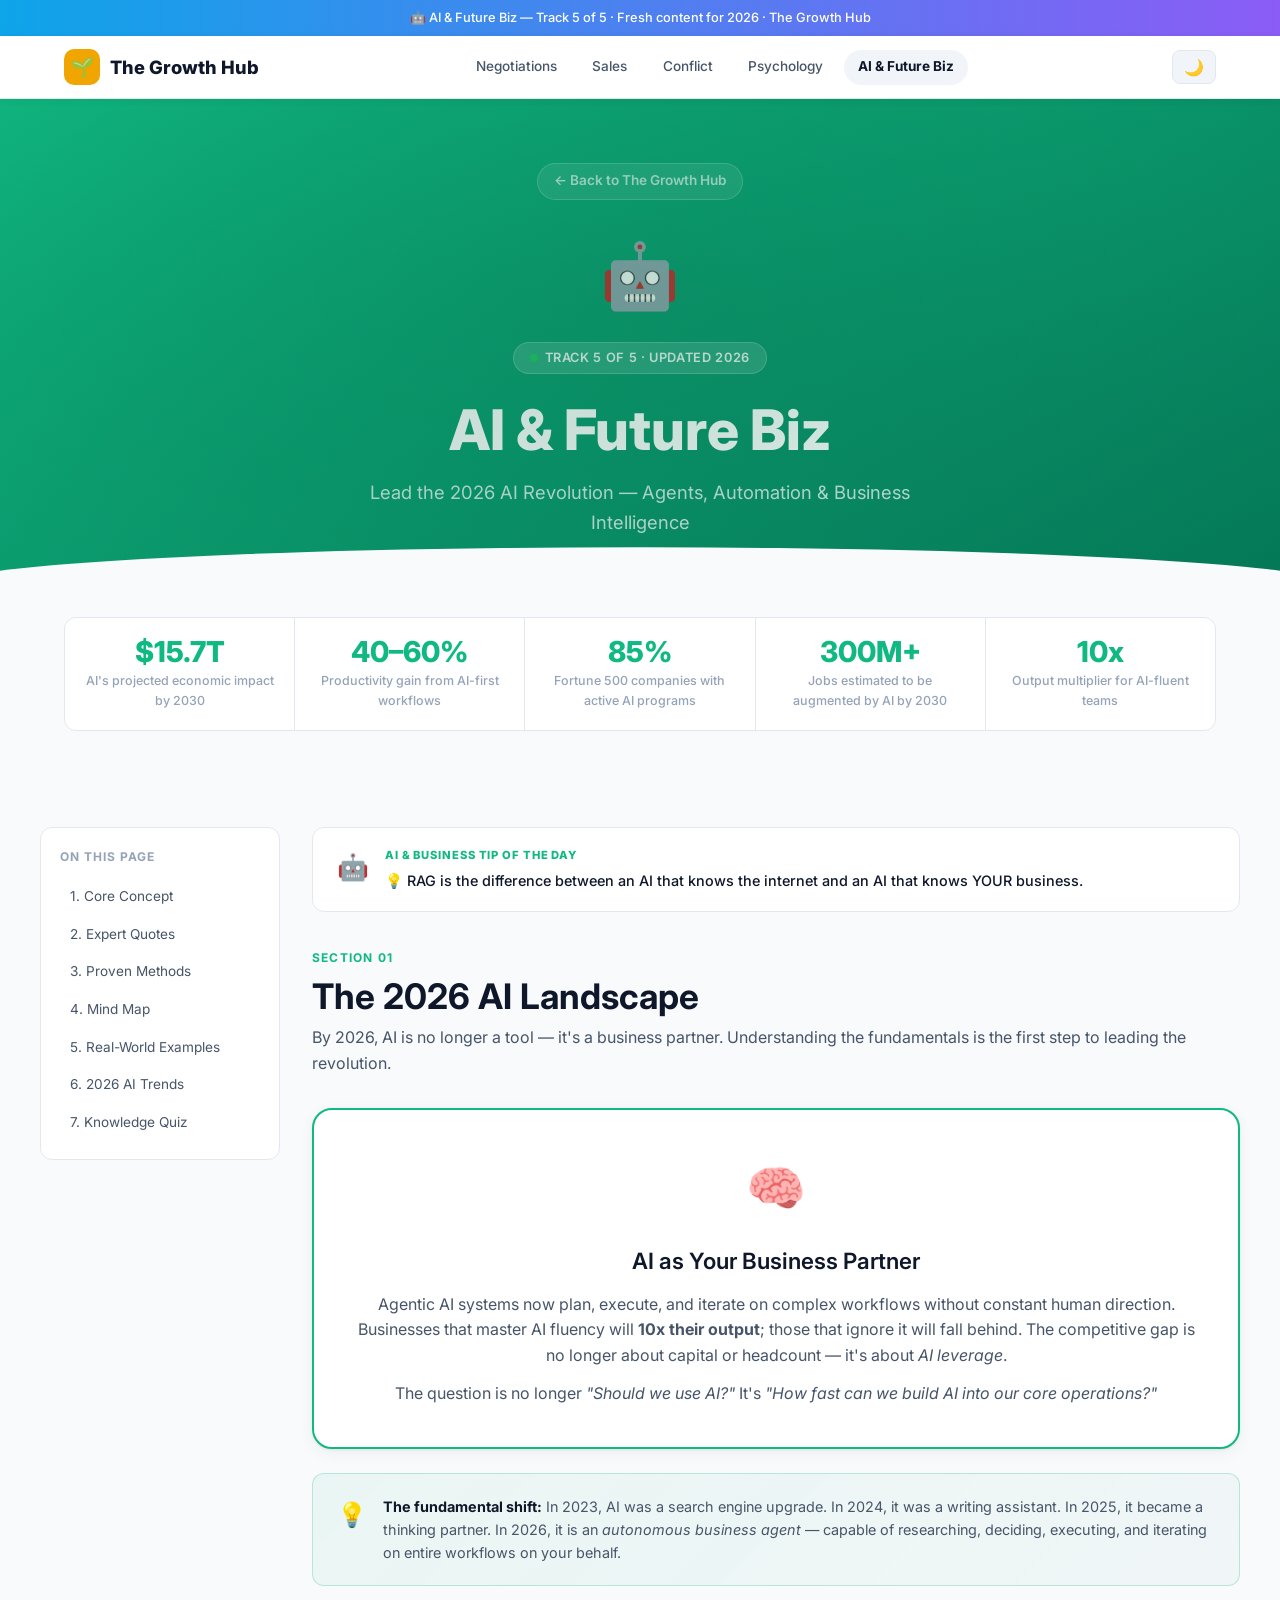
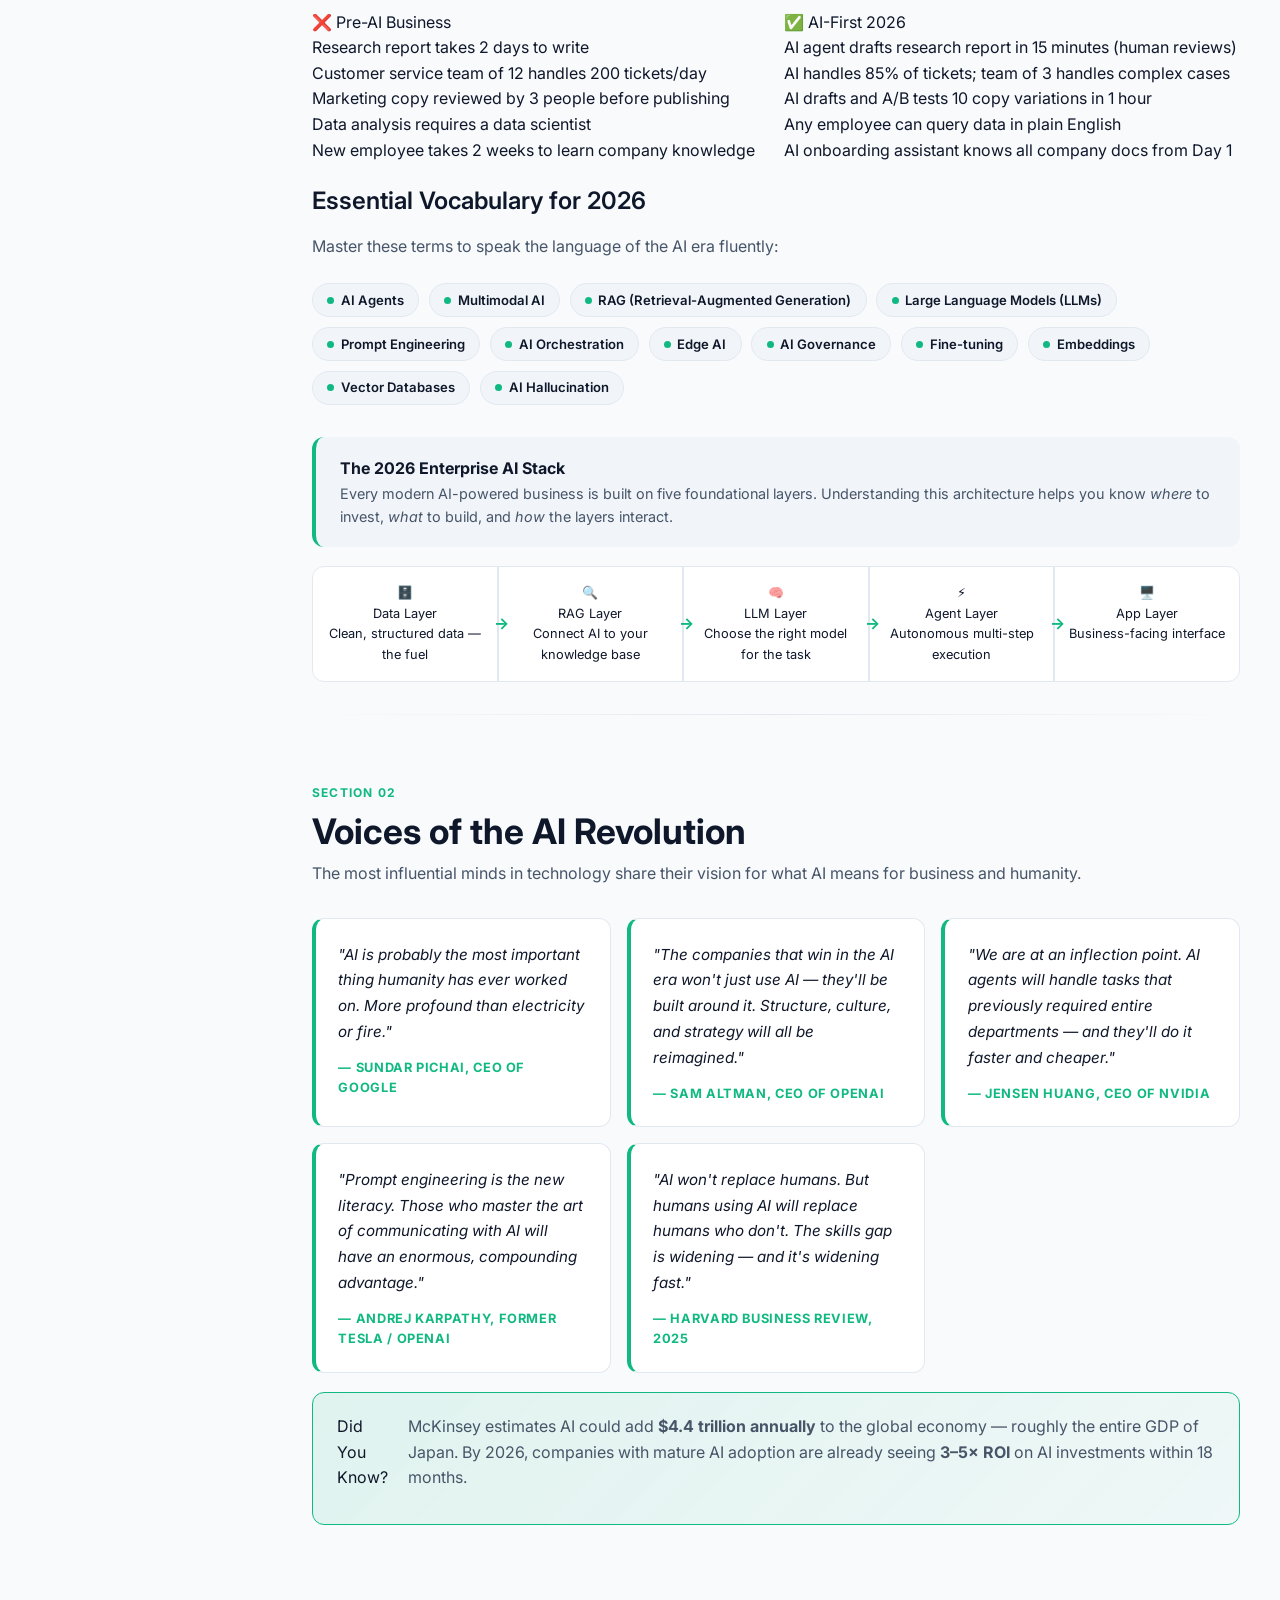
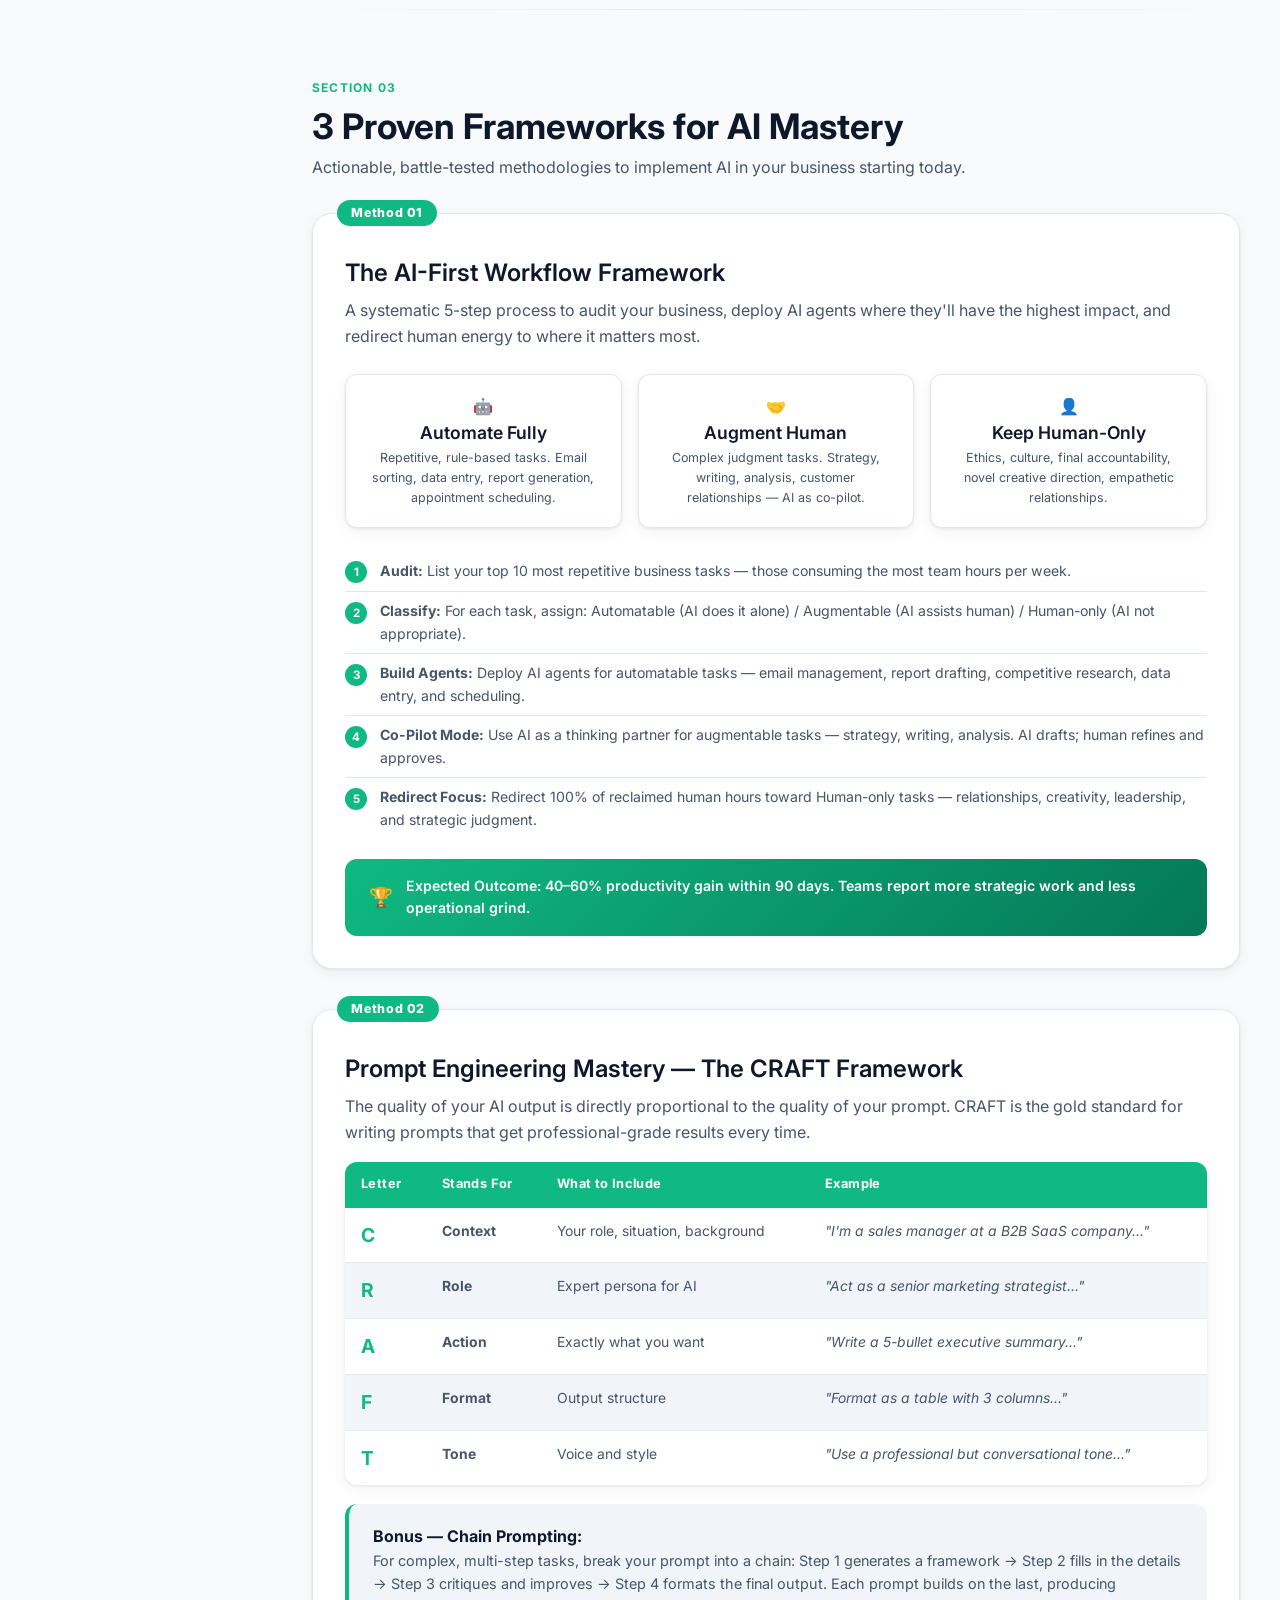
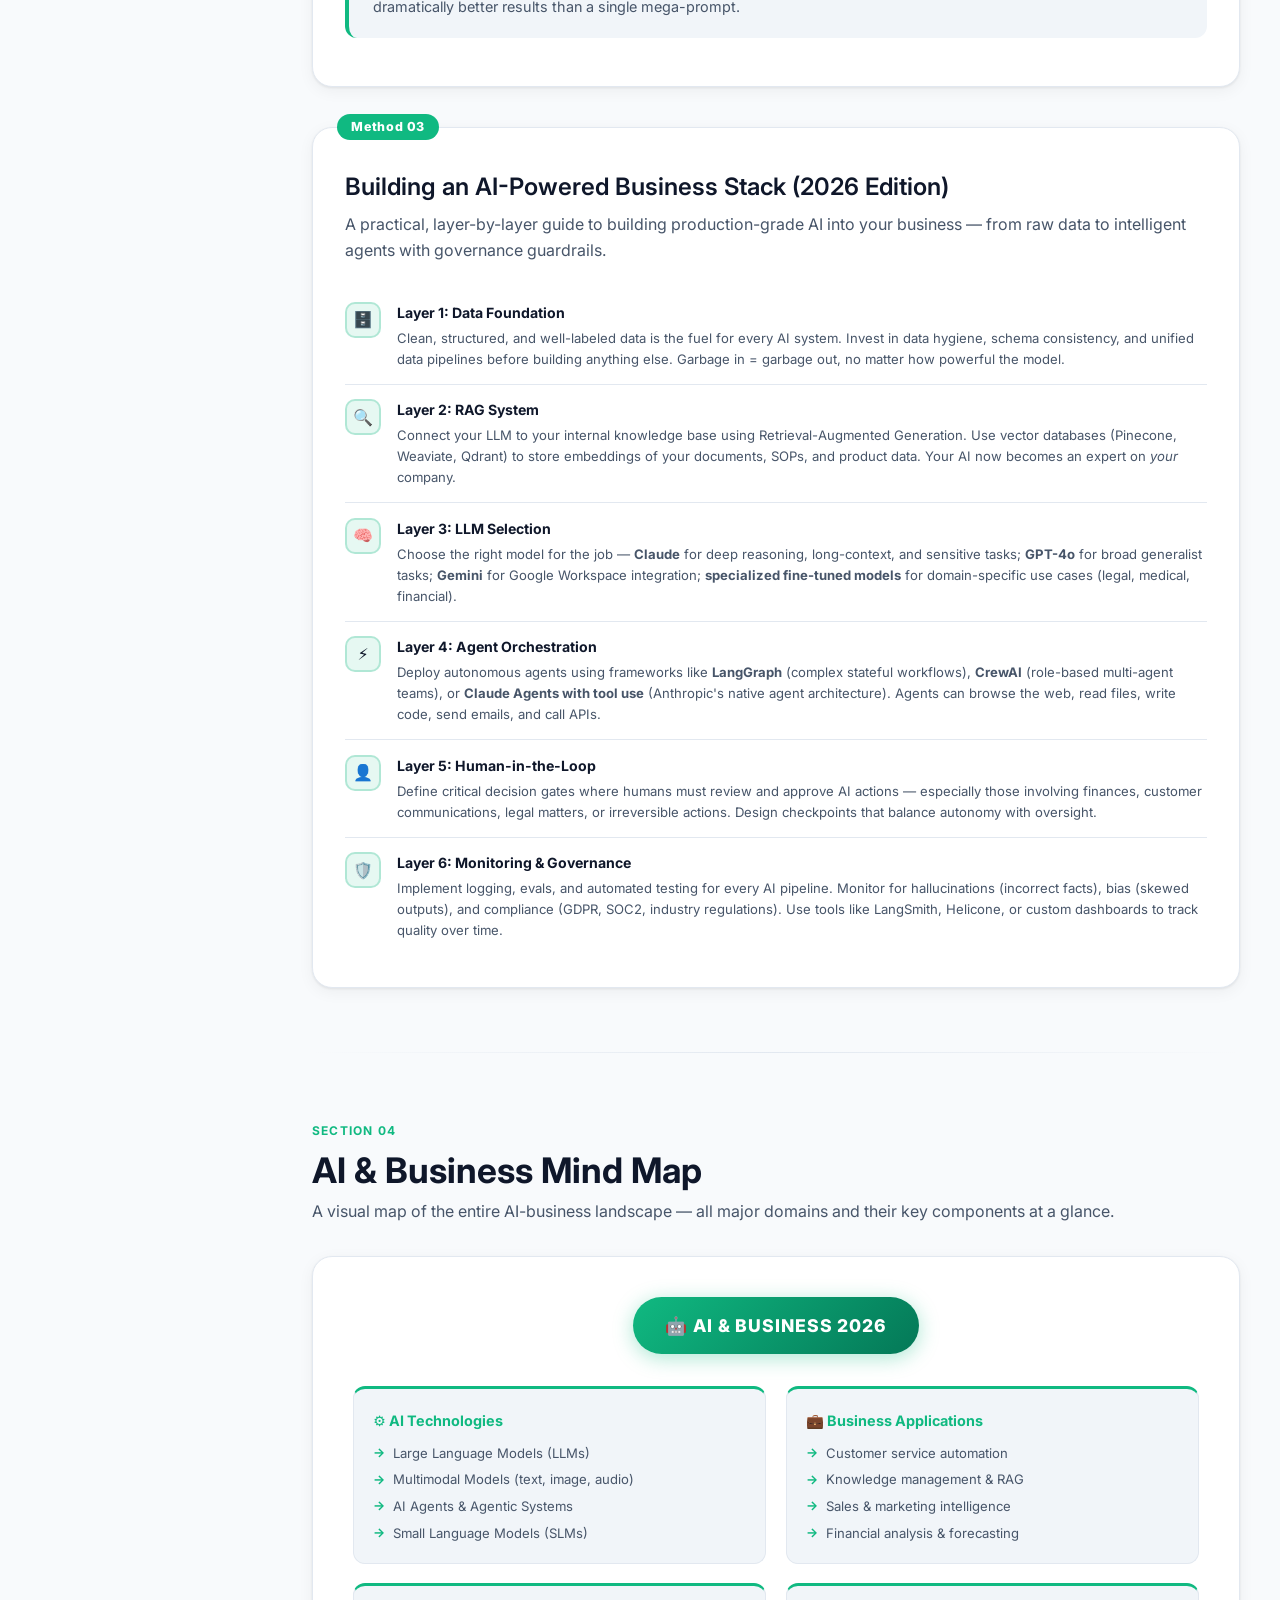
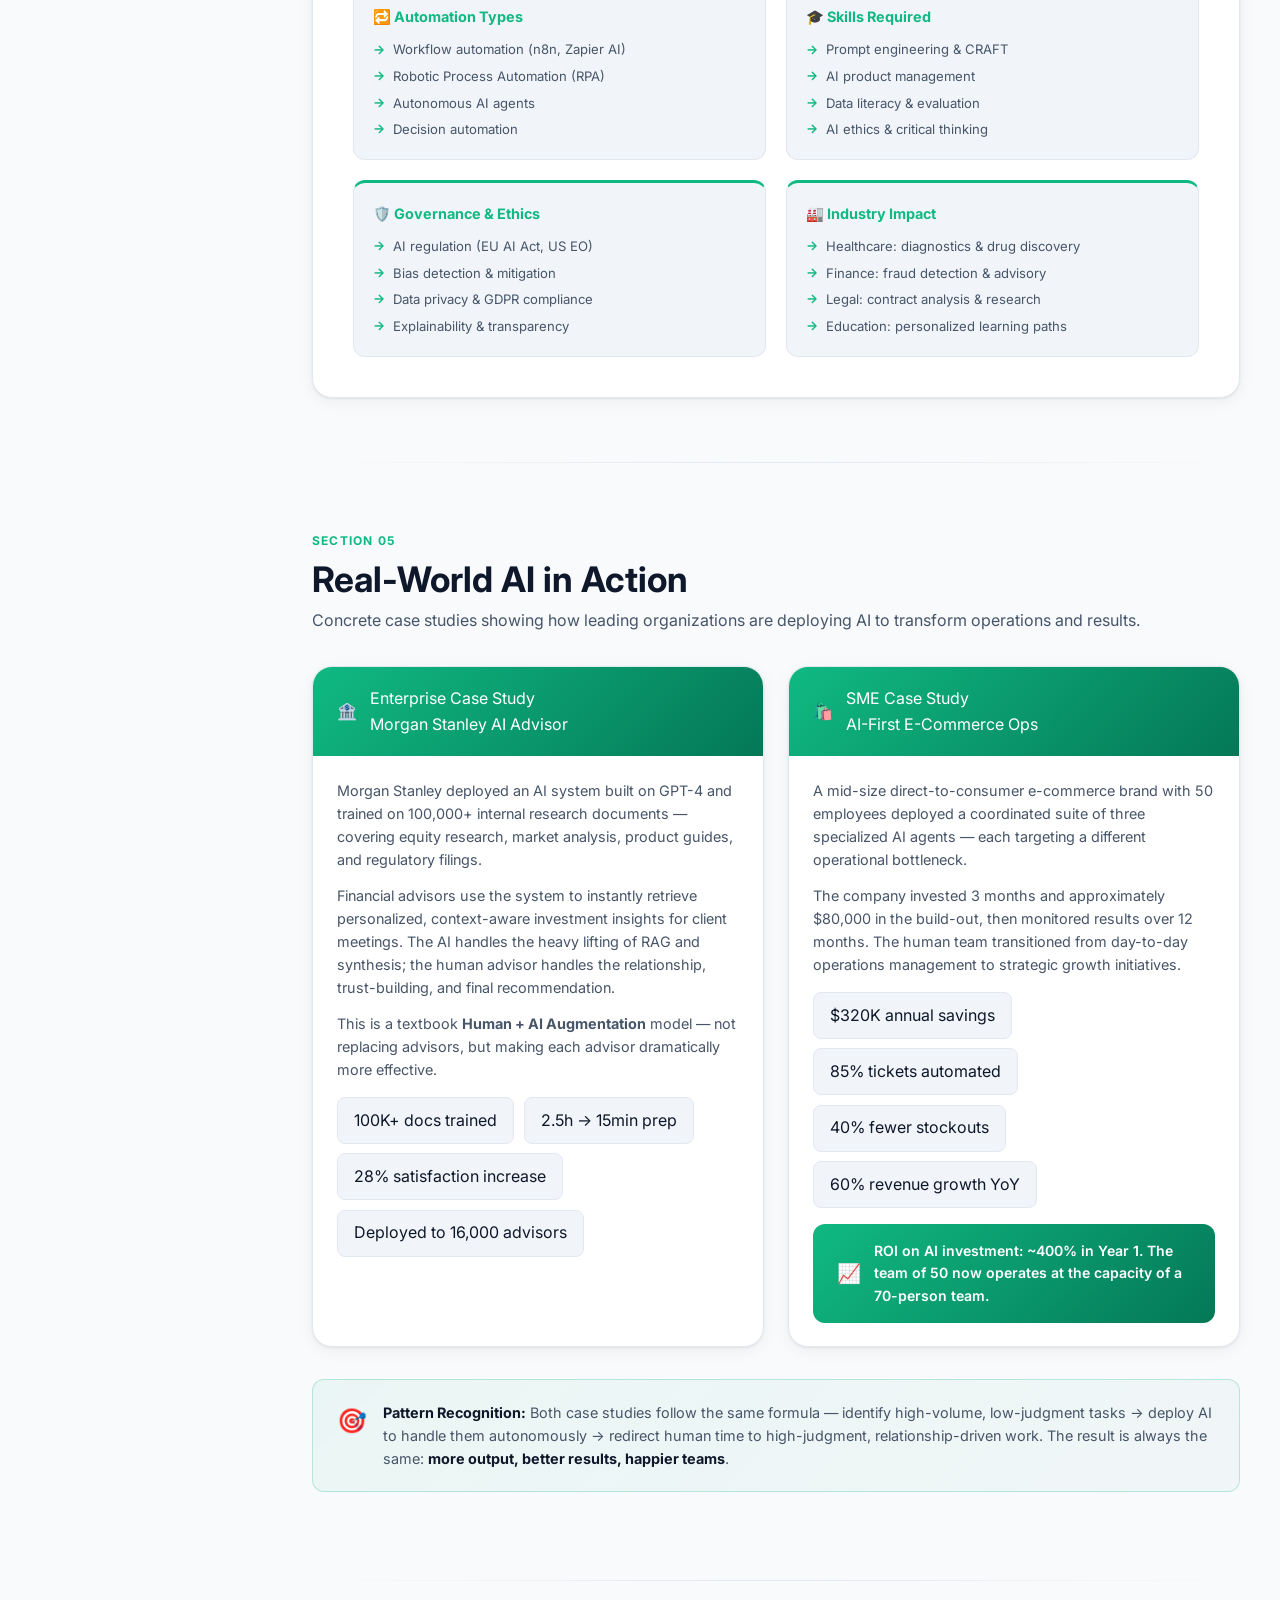
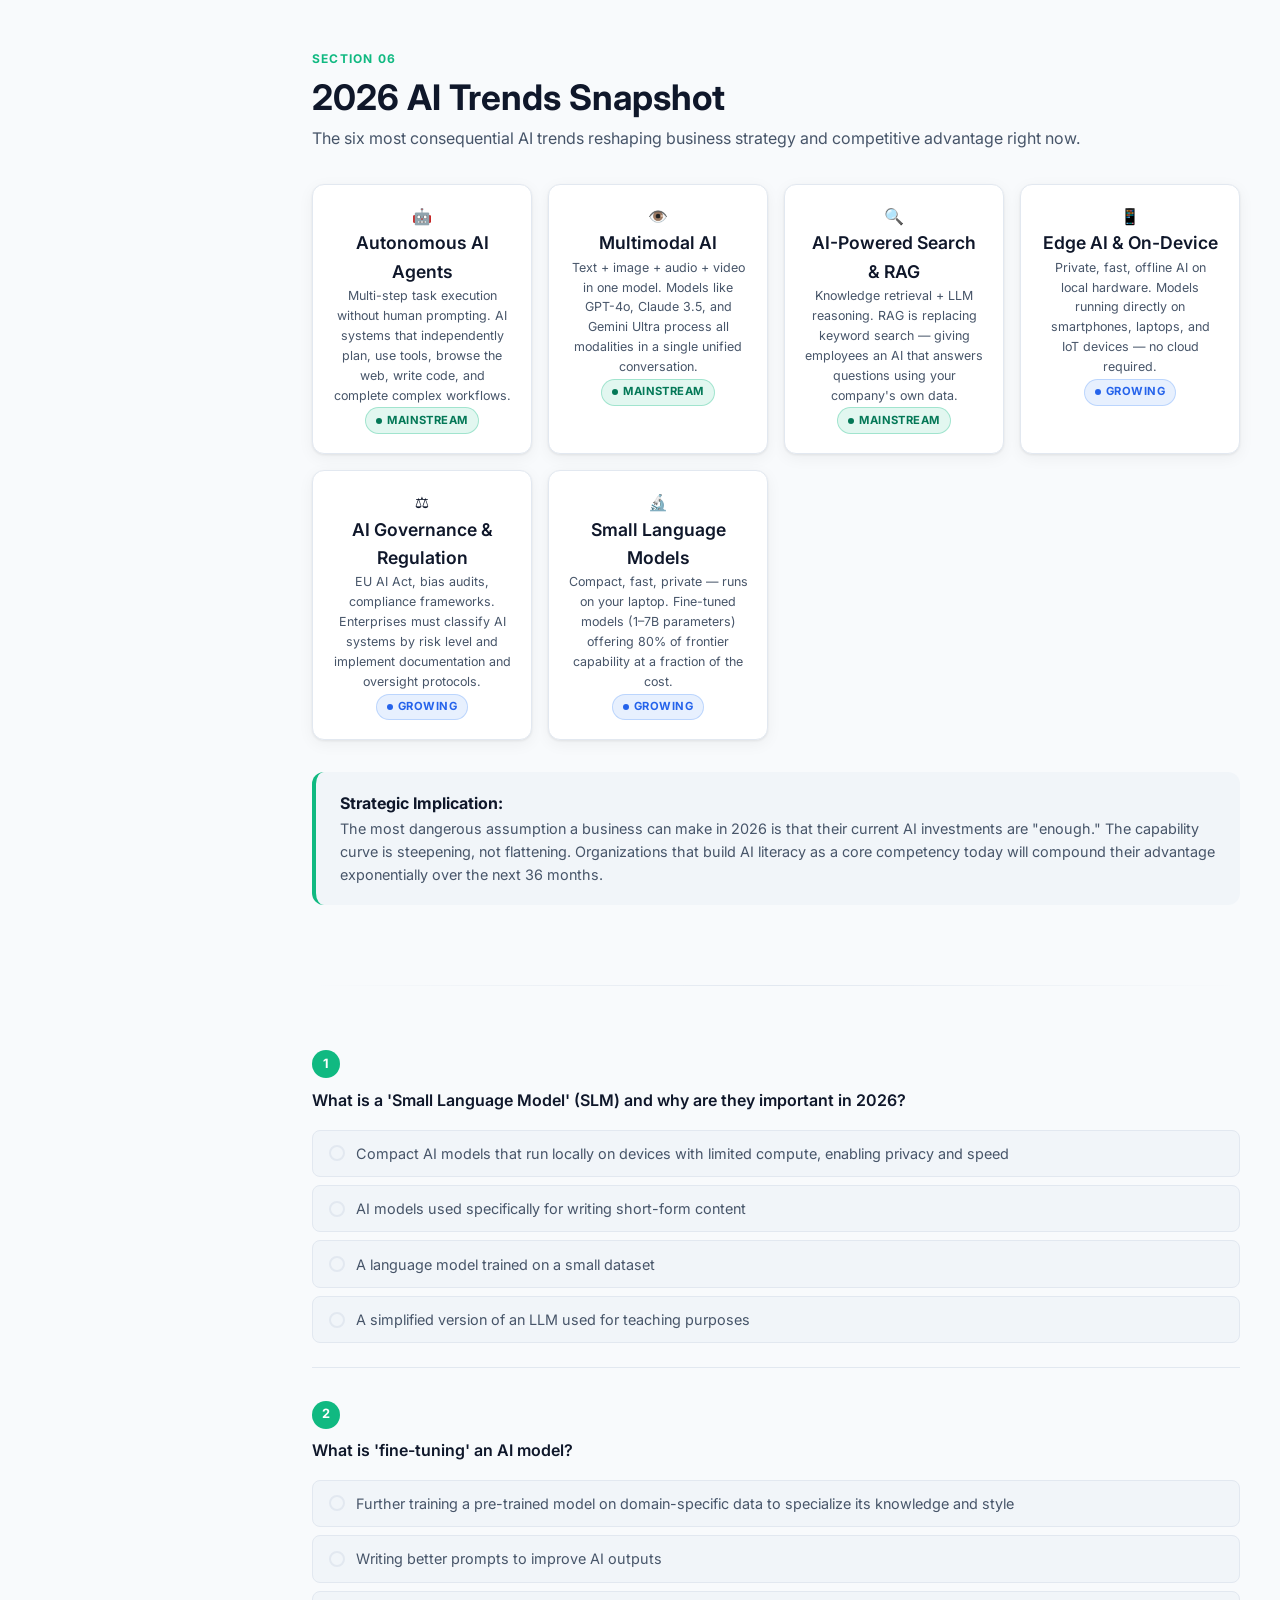
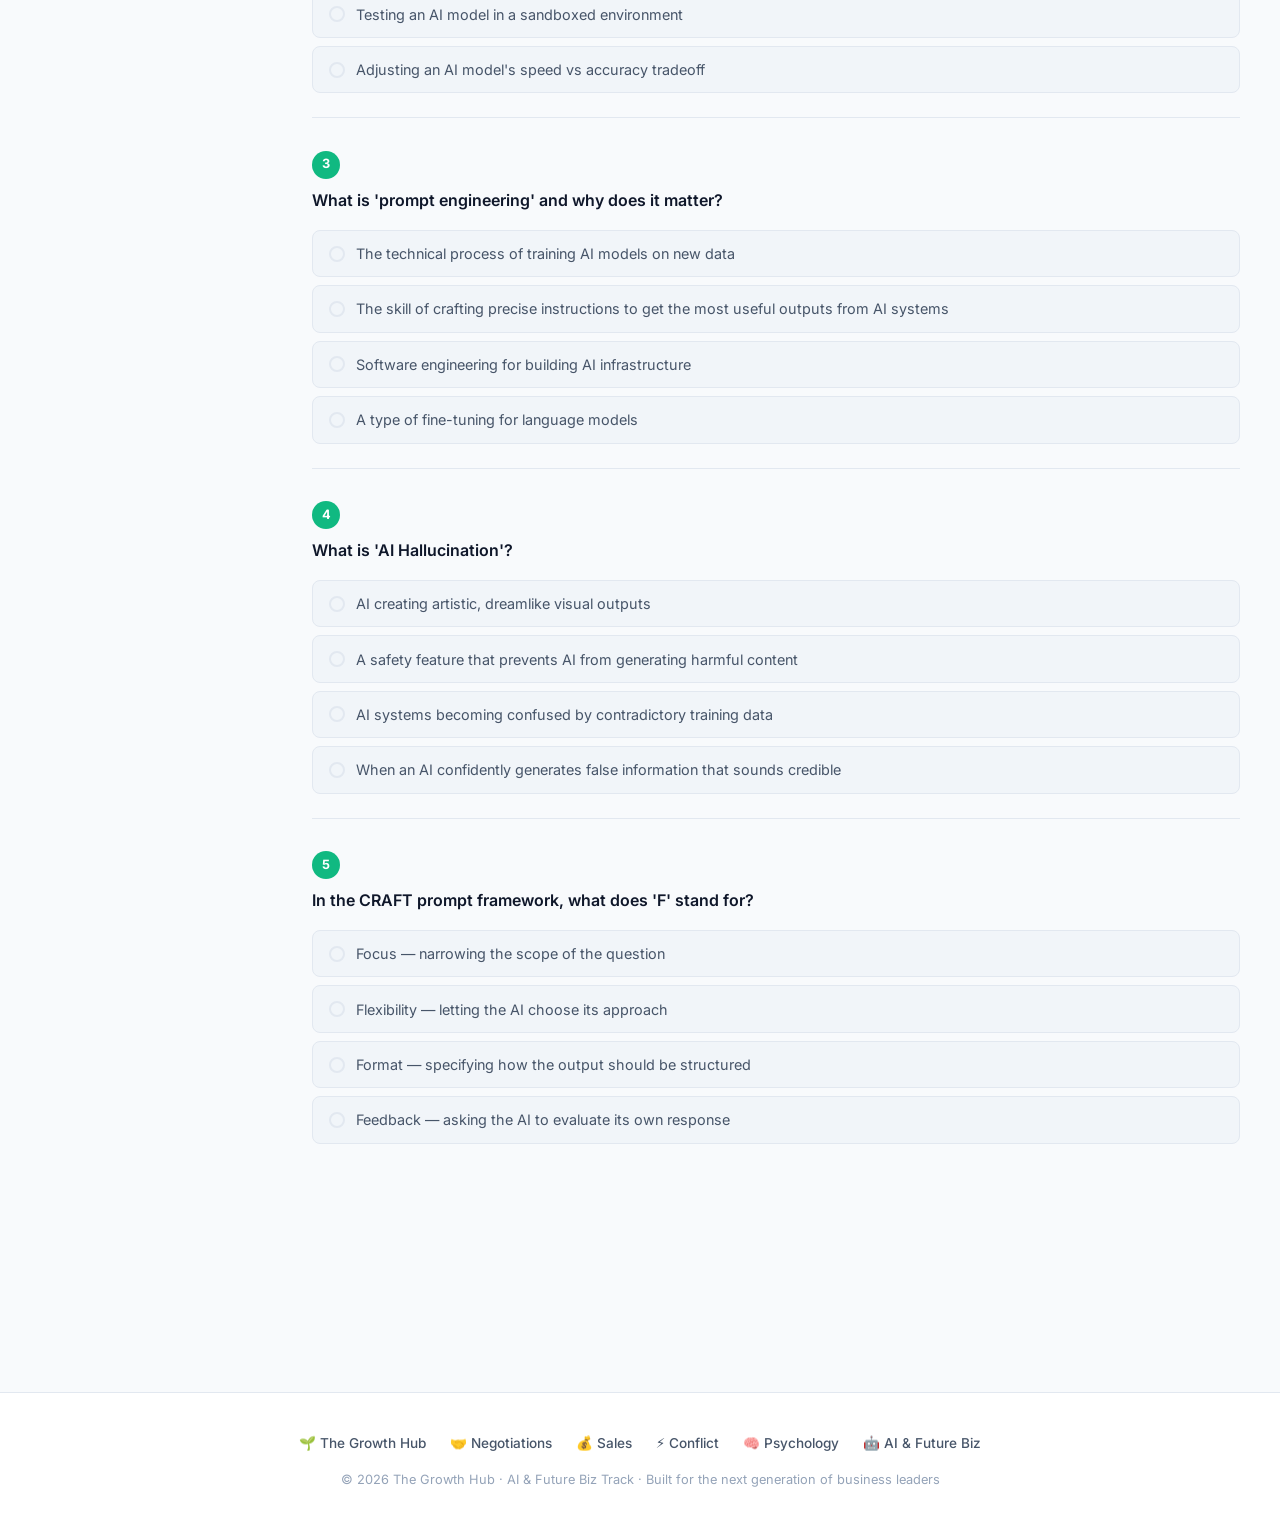
==== commit f72ab479: "v2: Add rotating quiz banks, visual components, scenario cards - 15-question rotating bank per sub-s" ====
--- a/ai-trends/index.html
+++ b/ai-trends/index.html
@@ -16,7 +16,7 @@
       --site-color-rgb: 16, 185, 129;
     }
 
-    /* ── Page-specific overrides ── */
+    /* ── Page-specific hero overlay ── */
     .subsite-hero::before {
       content: '';
       position: absolute;
@@ -64,70 +64,6 @@
       flex-shrink: 0;
     }
 
-    /* ── Stack Diagram ── */
-    .stack-diagram {
-      display: flex;
-      flex-direction: column;
-      gap: 0;
-      margin: 1.5rem 0;
-      border-radius: var(--radius);
-      overflow: hidden;
-      border: 1px solid var(--border);
-    }
-
-    .stack-layer {
-      display: flex;
-      align-items: center;
-      gap: 1rem;
-      padding: 0.9rem 1.4rem;
-      border-bottom: 1px solid var(--border);
-      transition: background 0.2s;
-      cursor: default;
-    }
-
-    .stack-layer:last-child { border-bottom: none; }
-    .stack-layer:hover { background: rgba(16,185,129,0.05); }
-
-    .stack-layer-num {
-      width: 28px; height: 28px;
-      border-radius: 8px;
-      background: var(--site-color);
-      color: white;
-      font-size: 0.78rem;
-      font-weight: 800;
-      display: flex; align-items: center; justify-content: center;
-      flex-shrink: 0;
-      opacity: 0.5;
-    }
-
-    .stack-layer:nth-child(1) .stack-layer-num { opacity: 0.35; }
-    .stack-layer:nth-child(2) .stack-layer-num { opacity: 0.5; }
-    .stack-layer:nth-child(3) .stack-layer-num { opacity: 0.65; }
-    .stack-layer:nth-child(4) .stack-layer-num { opacity: 0.82; }
-    .stack-layer:nth-child(5) .stack-layer-num { opacity: 1; }
-
-    .stack-layer-name {
-      font-weight: 700;
-      font-size: 0.88rem;
-      color: var(--text-primary);
-      min-width: 220px;
-    }
-
-    .stack-layer-desc {
-      font-size: 0.82rem;
-      color: var(--text-secondary);
-      margin: 0;
-    }
-
-    .stack-arrow {
-      text-align: center;
-      font-size: 1.1rem;
-      color: var(--site-color);
-      padding: 0.2rem 0;
-      background: var(--bg-sidebar);
-      opacity: 0.6;
-    }
-
     /* ── Trend Cards ── */
     .trends-grid {
       display: grid;
@@ -212,49 +148,6 @@
       width: 6px; height: 6px;
       border-radius: 50%;
       background: currentColor;
-    }
-
-    /* ── CRAFT Framework Table ── */
-    .craft-table {
-      width: 100%;
-      border-collapse: collapse;
-      margin-top: 1rem;
-      font-size: 0.88rem;
-    }
-
-    .craft-table th {
-      text-align: left;
-      padding: 0.6rem 1rem;
-      background: var(--site-color);
-      color: white;
-      font-weight: 700;
-      font-size: 0.8rem;
-      letter-spacing: 0.05em;
-    }
-
-    .craft-table th:first-child { border-radius: var(--radius-sm) 0 0 0; }
-    .craft-table th:last-child  { border-radius: 0 var(--radius-sm) 0 0; }
-
-    .craft-table td {
-      padding: 0.65rem 1rem;
-      border-bottom: 1px solid var(--border);
-      color: var(--text-secondary);
-      vertical-align: top;
-    }
-
-    .craft-table tr:last-child td { border-bottom: none; }
-    .craft-table tr:hover td { background: rgba(16,185,129,0.04); }
-
-    .craft-letter {
-      font-weight: 800;
-      font-size: 1.15rem;
-      color: var(--site-color);
-      line-height: 1;
-    }
-
-    .craft-word {
-      font-weight: 700;
-      color: var(--text-primary);
     }
 
     /* ── Mind Map Styled ── */
@@ -462,55 +355,6 @@
       font-weight: 500;
     }
 
-    /* ── Classification Table ── */
-    .classify-grid {
-      display: grid;
-      grid-template-columns: repeat(3, 1fr);
-      gap: 1rem;
-      margin: 1rem 0;
-    }
-
-    @media (max-width: 640px) {
-      .classify-grid { grid-template-columns: 1fr; }
-      .craft-table { font-size: 0.8rem; }
-      .stack-layer-name { min-width: auto; }
-    }
-
-    .classify-col {
-      background: var(--bg-sidebar);
-      border-radius: var(--radius-sm);
-      padding: 1rem;
-      border-top: 3px solid;
-    }
-
-    .classify-col.auto { border-color: var(--site-color); }
-    .classify-col.aug  { border-color: #3b82f6; }
-    .classify-col.hum  { border-color: #f97316; }
-
-    .classify-col h5 {
-      font-size: 0.78rem;
-      font-weight: 700;
-      text-transform: uppercase;
-      letter-spacing: 0.06em;
-      margin-bottom: 0.6rem;
-    }
-
-    .classify-col.auto h5 { color: var(--site-color); }
-    .classify-col.aug  h5 { color: #3b82f6; }
-    .classify-col.hum  h5 { color: #f97316; }
-
-    .classify-col ul {
-      list-style: none;
-      display: flex;
-      flex-direction: column;
-      gap: 0.3rem;
-    }
-
-    .classify-col ul li {
-      font-size: 0.8rem;
-      color: var(--text-secondary);
-    }
-
     /* ── Section dividers ── */
     .section-divider {
       height: 1px;
@@ -582,6 +426,77 @@
     .agent-step-body p {
       font-size: 0.82rem;
       margin: 0;
+    }
+
+    /* ── Quiz bank label + refresh ── */
+    .quiz-bank-label {
+      display: flex;
+      align-items: center;
+      justify-content: space-between;
+      flex-wrap: wrap;
+      gap: 0.75rem;
+      margin-bottom: 1.5rem;
+      padding: 0.9rem 1.2rem;
+      background: var(--bg-sidebar);
+      border: 1px solid var(--border);
+      border-radius: var(--radius);
+      font-size: 0.85rem;
+      color: var(--text-secondary);
+    }
+
+    .quiz-refresh-btn {
+      display: inline-flex;
+      align-items: center;
+      gap: 0.4rem;
+      background: var(--site-color);
+      color: white;
+      border: none;
+      border-radius: 20px;
+      padding: 0.35rem 1rem;
+      font-size: 0.8rem;
+      font-weight: 700;
+      cursor: pointer;
+      transition: background 0.2s, transform 0.15s;
+    }
+
+    .quiz-refresh-btn:hover {
+      background: var(--site-dark);
+      transform: scale(1.04);
+    }
+
+    .quiz-actions {
+      display: flex;
+      gap: 1rem;
+      margin-top: 2rem;
+      flex-wrap: wrap;
+    }
+
+    .quiz-score {
+      display: none;
+      margin-top: 1.5rem;
+      background: linear-gradient(135deg, rgba(16,185,129,0.1), rgba(4,120,87,0.06));
+      border: 1px solid rgba(16,185,129,0.3);
+      border-radius: var(--radius);
+      padding: 1.5rem;
+      text-align: center;
+    }
+
+    .quiz-score.show { display: block; }
+
+    .score-emoji {
+      display: block;
+      font-size: 2.5rem;
+      margin-bottom: 0.5rem;
+    }
+
+    #score-text {
+      font-size: 1.4rem;
+      font-weight: 800;
+      color: var(--site-color);
+    }
+
+    @media (max-width: 640px) {
+      .quiz-bank-label { flex-direction: column; align-items: flex-start; }
     }
   </style>
 </head>
@@ -675,6 +590,15 @@
       <!-- Main Content -->
       <main>
 
+        <!-- Tip of the Day -->
+        <div class="tip-rotator reveal">
+          <span class="tip-icon">🤖</span>
+          <div>
+            <div class="tip-label">AI & Business Tip of the Day</div>
+            <div class="tip-text" id="tip-text">Loading tip...</div>
+          </div>
+        </div>
+
         <!-- ═══════════════════════════════════
              SECTION 1: CORE CONCEPT
         ════════════════════════════════════ -->
@@ -697,6 +621,30 @@
           <div class="insight-callout reveal">
             <span class="insight-icon">💡</span>
             <p><strong>The fundamental shift:</strong> In 2023, AI was a search engine upgrade. In 2024, it was a writing assistant. In 2025, it became a thinking partner. In 2026, it is an <em>autonomous business agent</em> — capable of researching, deciding, executing, and iterating on entire workflows on your behalf.</p>
+          </div>
+
+          <!-- Before / After -->
+          <div class="before-after reveal">
+            <div class="before-col">
+              <div class="ba-header">❌ Pre-AI Business</div>
+              <ul class="ba-list">
+                <li>Research report takes 2 days to write</li>
+                <li>Customer service team of 12 handles 200 tickets/day</li>
+                <li>Marketing copy reviewed by 3 people before publishing</li>
+                <li>Data analysis requires a data scientist</li>
+                <li>New employee takes 2 weeks to learn company knowledge</li>
+              </ul>
+            </div>
+            <div class="after-col">
+              <div class="ba-header">✅ AI-First 2026</div>
+              <ul class="ba-list">
+                <li>AI agent drafts research report in 15 minutes (human reviews)</li>
+                <li>AI handles 85% of tickets; team of 3 handles complex cases</li>
+                <li>AI drafts and A/B tests 10 copy variations in 1 hour</li>
+                <li>Any employee can query data in plain English</li>
+                <li>AI onboarding assistant knows all company docs from Day 1</li>
+              </ul>
+            </div>
           </div>
 
           <!-- Key Terms -->
@@ -719,47 +667,47 @@
             </div>
           </div>
 
-          <!-- The 2026 AI Stack -->
+          <!-- AI Stack Visual Flow -->
           <div class="reveal" style="margin-top:2rem;">
             <div class="highlight-box">
               <strong>The 2026 Enterprise AI Stack</strong>
               <p>Every modern AI-powered business is built on five foundational layers. Understanding this architecture helps you know <em>where</em> to invest, <em>what</em> to build, and <em>how</em> the layers interact.</p>
             </div>
 
-            <div class="stack-diagram">
-              <div class="stack-layer">
-                <div class="stack-layer-num">1</div>
-                <div>
-                  <div class="stack-layer-name">Data Layer</div>
-                  <p class="stack-layer-desc">Clean, structured, and accessible data. The fuel of every AI system — databases, documents, CRM records, logs.</p>
+            <div class="flow-steps">
+              <div class="flow-step">
+                <div class="flow-step-icon">🗄️</div>
+                <div class="flow-step-body">
+                  <div class="flow-step-title">Data Layer</div>
+                  <div class="flow-step-desc">Clean, structured data — the fuel</div>
                 </div>
               </div>
-              <div class="stack-layer">
-                <div class="stack-layer-num">2</div>
-                <div>
-                  <div class="stack-layer-name">Embedding / RAG Layer</div>
-                  <p class="stack-layer-desc">Converts your data into vector embeddings. RAG retrieves the most relevant context before every AI response.</p>
+              <div class="flow-step">
+                <div class="flow-step-icon">🔍</div>
+                <div class="flow-step-body">
+                  <div class="flow-step-title">RAG Layer</div>
+                  <div class="flow-step-desc">Connect AI to your knowledge base</div>
                 </div>
               </div>
-              <div class="stack-layer">
-                <div class="stack-layer-num">3</div>
-                <div>
-                  <div class="stack-layer-name">LLM Layer</div>
-                  <p class="stack-layer-desc">The reasoning engine — Claude, GPT-4o, Gemini, Llama, or specialized models. Processes context and generates outputs.</p>
+              <div class="flow-step">
+                <div class="flow-step-icon">🧠</div>
+                <div class="flow-step-body">
+                  <div class="flow-step-title">LLM Layer</div>
+                  <div class="flow-step-desc">Choose the right model for the task</div>
                 </div>
               </div>
-              <div class="stack-layer">
-                <div class="stack-layer-num">4</div>
-                <div>
-                  <div class="stack-layer-name">Agent Orchestration Layer</div>
-                  <p class="stack-layer-desc">Coordinates multi-step tasks, tool calls, and multi-agent workflows. Frameworks: LangGraph, CrewAI, Claude Agents, AutoGen.</p>
+              <div class="flow-step">
+                <div class="flow-step-icon">⚡</div>
+                <div class="flow-step-body">
+                  <div class="flow-step-title">Agent Layer</div>
+                  <div class="flow-step-desc">Autonomous multi-step execution</div>
                 </div>
               </div>
-              <div class="stack-layer">
-                <div class="stack-layer-num">5</div>
-                <div>
-                  <div class="stack-layer-name">Business Application Layer</div>
-                  <p class="stack-layer-desc">The end product: customer-facing chatbots, internal copilots, automated pipelines, dashboards, and decision-support tools.</p>
+              <div class="flow-step">
+                <div class="flow-step-icon">🖥️</div>
+                <div class="flow-step-body">
+                  <div class="flow-step-title">App Layer</div>
+                  <div class="flow-step-desc">Business-facing interface</div>
                 </div>
               </div>
             </div>
@@ -800,6 +748,12 @@
               <div class="quote-author">— Harvard Business Review, 2025</div>
             </div>
           </div>
+
+          <!-- Did You Know -->
+          <div class="did-you-know reveal">
+            <div class="dyk-label">Did You Know?</div>
+            <p>McKinsey estimates AI could add <strong>$4.4 trillion annually</strong> to the global economy — roughly the entire GDP of Japan. By 2026, companies with mature AI adoption are already seeing <strong>3–5× ROI</strong> on AI investments within 18 months.</p>
+          </div>
         </section>
 
         <div class="section-divider"></div>
@@ -818,38 +772,24 @@
           <div class="method-card-ai reveal">
             <div class="method-number">Method 01</div>
             <h3 style="margin-top:0.5rem; margin-bottom:0.4rem;">The AI-First Workflow Framework</h3>
-            <p style="margin-bottom:1rem;">A systematic 5-step process to audit your business, deploy AI agents where they'll have the highest impact, and redirect human energy to where it matters most.</p>
-
-            <div class="classify-grid">
-              <div class="classify-col auto">
-                <h5>Automatable</h5>
-                <ul>
-                  <li>Email triage & drafting</li>
-                  <li>Report generation</li>
-                  <li>Data entry & enrichment</li>
-                  <li>Research & summarization</li>
-                  <li>Invoice processing</li>
-                </ul>
-              </div>
-              <div class="classify-col aug">
-                <h5>Augmentable</h5>
-                <ul>
-                  <li>Strategic planning</li>
-                  <li>Content creation</li>
-                  <li>Financial analysis</li>
-                  <li>Customer proposals</li>
-                  <li>Market research</li>
-                </ul>
-              </div>
-              <div class="classify-col hum">
-                <h5>Human-Only</h5>
-                <ul>
-                  <li>Client relationships</li>
-                  <li>Team leadership</li>
-                  <li>Ethical decisions</li>
-                  <li>Creative vision</li>
-                  <li>Crisis management</li>
-                </ul>
+            <p style="margin-bottom:1.5rem;">A systematic 5-step process to audit your business, deploy AI agents where they'll have the highest impact, and redirect human energy to where it matters most.</p>
+
+            <!-- AI Task Classification Grid -->
+            <div class="principle-grid">
+              <div class="principle-card">
+                <div class="principle-icon">🤖</div>
+                <h4>Automate Fully</h4>
+                <p>Repetitive, rule-based tasks. Email sorting, data entry, report generation, appointment scheduling.</p>
+              </div>
+              <div class="principle-card">
+                <div class="principle-icon">🤝</div>
+                <h4>Augment Human</h4>
+                <p>Complex judgment tasks. Strategy, writing, analysis, customer relationships — AI as co-pilot.</p>
+              </div>
+              <div class="principle-card">
+                <div class="principle-icon">👤</div>
+                <h4>Keep Human-Only</h4>
+                <p>Ethics, culture, final accountability, novel creative direction, empathetic relationships.</p>
               </div>
             </div>
 
@@ -873,46 +813,46 @@
             <h3 style="margin-top:0.5rem; margin-bottom:0.4rem;">Prompt Engineering Mastery — The CRAFT Framework</h3>
             <p style="margin-bottom:1rem;">The quality of your AI output is directly proportional to the quality of your prompt. CRAFT is the gold standard for writing prompts that get professional-grade results every time.</p>
 
-            <div style="overflow-x:auto; border-radius:var(--radius-sm); border:1px solid var(--border);">
-              <table class="craft-table">
+            <div class="compare-table-wrap">
+              <table class="compare-table">
                 <thead>
                   <tr>
-                    <th style="width:50px;">Letter</th>
-                    <th style="width:120px;">Element</th>
-                    <th>What It Does</th>
+                    <th>Letter</th>
+                    <th>Stands For</th>
+                    <th>What to Include</th>
                     <th>Example</th>
                   </tr>
                 </thead>
                 <tbody>
                   <tr>
-                    <td><span class="craft-letter">C</span></td>
-                    <td><span class="craft-word">Context</span></td>
-                    <td>Gives the AI your role, situation, and background. The more context, the more tailored the response.</td>
-                    <td><em>"I'm a B2B SaaS startup founder preparing for a Series A pitch..."</em></td>
+                    <td><strong style="font-size:1.2rem; color:var(--site-color);">C</strong></td>
+                    <td><strong>Context</strong></td>
+                    <td>Your role, situation, background</td>
+                    <td><em>"I'm a sales manager at a B2B SaaS company..."</em></td>
                   </tr>
                   <tr>
-                    <td><span class="craft-letter">R</span></td>
-                    <td><span class="craft-word">Role</span></td>
-                    <td>Tells the AI which expert persona to adopt — unlocking specialized depth and vocabulary.</td>
-                    <td><em>"Act as a senior McKinsey strategy consultant..."</em></td>
+                    <td><strong style="font-size:1.2rem; color:var(--site-color);">R</strong></td>
+                    <td><strong>Role</strong></td>
+                    <td>Expert persona for AI</td>
+                    <td><em>"Act as a senior marketing strategist..."</em></td>
                   </tr>
                   <tr>
-                    <td><span class="craft-letter">A</span></td>
-                    <td><span class="craft-word">Action</span></td>
-                    <td>Specifies exactly what you want the AI to do. Clear verbs prevent vague outputs.</td>
-                    <td><em>"Analyze the top 3 risks and provide mitigation strategies for each..."</em></td>
+                    <td><strong style="font-size:1.2rem; color:var(--site-color);">A</strong></td>
+                    <td><strong>Action</strong></td>
+                    <td>Exactly what you want</td>
+                    <td><em>"Write a 5-bullet executive summary..."</em></td>
                   </tr>
                   <tr>
-                    <td><span class="craft-letter">F</span></td>
-                    <td><span class="craft-word">Format</span></td>
-                    <td>Specifies the output structure — table, bullet list, JSON, email, executive summary, step-by-step guide.</td>
-                    <td><em>"Format your response as a 2-column table with Risk and Mitigation..."</em></td>
+                    <td><strong style="font-size:1.2rem; color:var(--site-color);">F</strong></td>
+                    <td><strong>Format</strong></td>
+                    <td>Output structure</td>
+                    <td><em>"Format as a table with 3 columns..."</em></td>
                   </tr>
                   <tr>
-                    <td><span class="craft-letter">T</span></td>
-                    <td><span class="craft-word">Tone</span></td>
-                    <td>Sets the voice and style — professional, conversational, persuasive, technical, or empathetic.</td>
-                    <td><em>"Write in a confident, professional tone suitable for a board presentation..."</em></td>
+                    <td><strong style="font-size:1.2rem; color:var(--site-color);">T</strong></td>
+                    <td><strong>Tone</strong></td>
+                    <td>Voice and style</td>
+                    <td><em>"Use a professional but conversational tone..."</em></td>
                   </tr>
                 </tbody>
               </table>
@@ -1066,51 +1006,50 @@
           </div>
 
           <div class="grid-2">
-            <!-- Example 1 -->
-            <div class="example-card reveal">
-              <div class="example-meta-row">
-                <span class="example-label">Enterprise Case Study</span>
-                <span class="example-stat">🏦 Financial Services</span>
-                <span class="example-stat">2025–2026</span>
-              </div>
-              <h4>Morgan Stanley's AI Financial Advisor</h4>
-              <p>Morgan Stanley deployed an AI system built on GPT-4 and trained on 100,000+ internal research documents — covering equity research, market analysis, product guides, and regulatory filings.</p>
-              <p>Financial advisors use the system to instantly retrieve personalized, context-aware investment insights for client meetings. The AI handles the heavy lifting of RAG and synthesis; the human advisor handles the relationship, trust-building, and final recommendation.</p>
-              <p>This is a textbook <strong>Human + AI Augmentation</strong> model — not replacing advisors, but making each advisor dramatically more effective.</p>
-              <div class="result-highlight">
-                <h5>Measured Outcomes</h5>
-                <ul>
-                  <li>Average advisor prep time per client meeting dropped from 2.5 hours to 15 minutes</li>
-                  <li>Client satisfaction scores increased by 28% year-over-year</li>
-                  <li>Advisors now handle 35% more client relationships simultaneously</li>
-                  <li>New hires reach full productivity 60% faster with AI knowledge access</li>
-                </ul>
-              </div>
-            </div>
-
-            <!-- Example 2 -->
-            <div class="example-card reveal">
-              <div class="example-meta-row">
-                <span class="example-label">SME Case Study</span>
-                <span class="example-stat">🛒 E-Commerce</span>
-                <span class="example-stat">50-Person Team</span>
-              </div>
-              <h4>AI Agent Suite for E-Commerce Operations</h4>
-              <p>A mid-size direct-to-consumer e-commerce brand with 50 employees deployed a coordinated suite of three specialized AI agents — each targeting a different operational bottleneck.</p>
-              <p>The company invested 3 months and approximately $80,000 in the build-out, then monitored results over 12 months. The human team transitioned from day-to-day operations management to strategic growth initiatives.</p>
-              <div class="result-highlight">
-                <h5>Agent Deployments &amp; Results</h5>
-                <ul>
-                  <li>Customer service agent handled 85% of support tickets autonomously, 24/7</li>
-                  <li>Inventory forecasting agent reduced stockouts by 40% through predictive reordering</li>
-                  <li>Ad copy agent generated, launched, and A/B tested Facebook &amp; Instagram ads autonomously</li>
-                  <li>Total annual savings: $320,000 in labor and lost-sale costs</li>
-                  <li>Revenue grew 60% year-over-year as team focused on product and partnerships</li>
-                </ul>
-              </div>
-              <div class="outcome-banner" style="margin-top:1rem;">
-                <span>📈</span>
-                <span>ROI on AI investment: ~400% in Year 1. The team of 50 now operates at the capacity of a 70-person team.</span>
+            <!-- Example 1 — Scenario Card -->
+            <div class="scenario-card reveal">
+              <div class="scenario-header" style="background: linear-gradient(135deg, var(--site-color), var(--site-dark));">
+                <span class="scenario-icon">🏦</span>
+                <div>
+                  <div class="scenario-label">Enterprise Case Study</div>
+                  <div class="scenario-title">Morgan Stanley AI Advisor</div>
+                </div>
+              </div>
+              <div class="scenario-body">
+                <p>Morgan Stanley deployed an AI system built on GPT-4 and trained on 100,000+ internal research documents — covering equity research, market analysis, product guides, and regulatory filings.</p>
+                <p>Financial advisors use the system to instantly retrieve personalized, context-aware investment insights for client meetings. The AI handles the heavy lifting of RAG and synthesis; the human advisor handles the relationship, trust-building, and final recommendation.</p>
+                <p>This is a textbook <strong>Human + AI Augmentation</strong> model — not replacing advisors, but making each advisor dramatically more effective.</p>
+                <div class="stat-chips">
+                  <span class="stat-chip">100K+ docs trained</span>
+                  <span class="stat-chip">2.5h → 15min prep</span>
+                  <span class="stat-chip">28% satisfaction increase</span>
+                  <span class="stat-chip">Deployed to 16,000 advisors</span>
+                </div>
+              </div>
+            </div>
+
+            <!-- Example 2 — Scenario Card -->
+            <div class="scenario-card reveal">
+              <div class="scenario-header" style="background: linear-gradient(135deg, var(--site-color), var(--site-dark));">
+                <span class="scenario-icon">🛍️</span>
+                <div>
+                  <div class="scenario-label">SME Case Study</div>
+                  <div class="scenario-title">AI-First E-Commerce Ops</div>
+                </div>
+              </div>
+              <div class="scenario-body">
+                <p>A mid-size direct-to-consumer e-commerce brand with 50 employees deployed a coordinated suite of three specialized AI agents — each targeting a different operational bottleneck.</p>
+                <p>The company invested 3 months and approximately $80,000 in the build-out, then monitored results over 12 months. The human team transitioned from day-to-day operations management to strategic growth initiatives.</p>
+                <div class="stat-chips">
+                  <span class="stat-chip">$320K annual savings</span>
+                  <span class="stat-chip">85% tickets automated</span>
+                  <span class="stat-chip">40% fewer stockouts</span>
+                  <span class="stat-chip">60% revenue growth YoY</span>
+                </div>
+                <div class="outcome-banner" style="margin-top:1rem;">
+                  <span>📈</span>
+                  <span>ROI on AI investment: ~400% in Year 1. The team of 50 now operates at the capacity of a 70-person team.</span>
+                </div>
               </div>
             </div>
           </div>
@@ -1133,50 +1072,48 @@
             <p style="max-width:none;">The six most consequential AI trends reshaping business strategy and competitive advantage right now.</p>
           </div>
 
-          <div class="trends-grid">
-
-            <div class="trend-card reveal">
-              <span class="trend-emoji">🤖</span>
+          <div class="principle-grid">
+            <div class="principle-card reveal">
+              <div class="principle-icon">🤖</div>
               <h4>Autonomous AI Agents</h4>
-              <p>AI systems that independently plan, use tools, browse the web, write code, and complete multi-step business tasks without human intervention at each step.</p>
+              <p>Multi-step task execution without human prompting. AI systems that independently plan, use tools, browse the web, write code, and complete complex workflows.</p>
               <span class="maturity-badge mainstream">Mainstream</span>
             </div>
 
-            <div class="trend-card reveal">
-              <span class="trend-emoji">👁️</span>
+            <div class="principle-card reveal">
+              <div class="principle-icon">👁️</div>
               <h4>Multimodal AI</h4>
-              <p>Models like GPT-4o, Claude 3.5, and Gemini Ultra process and generate across text, images, audio, and video — enabling entirely new classes of business workflows.</p>
+              <p>Text + image + audio + video in one model. Models like GPT-4o, Claude 3.5, and Gemini Ultra process all modalities in a single unified conversation.</p>
               <span class="maturity-badge mainstream">Mainstream</span>
             </div>
 
-            <div class="trend-card reveal">
-              <span class="trend-emoji">🔍</span>
+            <div class="principle-card reveal">
+              <div class="principle-icon">🔍</div>
               <h4>AI-Powered Search &amp; RAG</h4>
-              <p>Retrieval-Augmented Generation is replacing keyword search across enterprises — giving employees an AI that answers questions using your company's own documents and data.</p>
+              <p>Knowledge retrieval + LLM reasoning. RAG is replacing keyword search — giving employees an AI that answers questions using your company's own data.</p>
               <span class="maturity-badge mainstream">Mainstream</span>
             </div>
 
-            <div class="trend-card reveal">
-              <span class="trend-emoji">📱</span>
-              <h4>Edge AI &amp; On-Device Intelligence</h4>
-              <p>AI models running directly on smartphones, laptops, and IoT devices — enabling real-time inference without cloud dependency, unlocking privacy-first and offline-capable applications.</p>
+            <div class="principle-card reveal">
+              <div class="principle-icon">📱</div>
+              <h4>Edge AI &amp; On-Device</h4>
+              <p>Private, fast, offline AI on local hardware. Models running directly on smartphones, laptops, and IoT devices — no cloud required.</p>
               <span class="maturity-badge growing">Growing</span>
             </div>
 
-            <div class="trend-card reveal">
-              <span class="trend-emoji">⚖️</span>
+            <div class="principle-card reveal">
+              <div class="principle-icon">⚖️</div>
               <h4>AI Governance &amp; Regulation</h4>
-              <p>The EU AI Act is now enforceable. Enterprises must classify their AI systems by risk level and implement documentation, bias audits, and human oversight protocols accordingly.</p>
+              <p>EU AI Act, bias audits, compliance frameworks. Enterprises must classify AI systems by risk level and implement documentation and oversight protocols.</p>
               <span class="maturity-badge growing">Growing</span>
             </div>
 
-            <div class="trend-card reveal">
-              <span class="trend-emoji">🔬</span>
-              <h4>Small Language Models (SLMs)</h4>
-              <p>Compact, fine-tuned models (1–7B parameters) deployable on-device or in private infrastructure — offering 80% of frontier model capability at a fraction of the cost and latency.</p>
-              <span class="maturity-badge early">Early</span>
-            </div>
-
+            <div class="principle-card reveal">
+              <div class="principle-icon">🔬</div>
+              <h4>Small Language Models</h4>
+              <p>Compact, fast, private — runs on your laptop. Fine-tuned models (1–7B parameters) offering 80% of frontier capability at a fraction of the cost.</p>
+              <span class="maturity-badge growing">Growing</span>
+            </div>
           </div>
 
           <div class="highlight-box reveal" style="margin-top:2rem;">
@@ -1194,178 +1131,23 @@
           <div class="section-header" style="text-align:left; margin-bottom:2rem;">
             <span class="section-label">Section 07</span>
             <h2>Knowledge Quiz</h2>
-            <p style="max-width:none;">Test your understanding of the 2026 AI landscape. 5 questions covering agents, RAG, prompt engineering, and multimodal AI.</p>
+            <p style="max-width:none;">Test your understanding of the 2026 AI landscape. 5 questions randomly drawn from a bank of 15 — reshuffles every visit.</p>
           </div>
 
           <div class="quiz-container reveal">
-
-            <!-- Q1 -->
-            <div class="quiz-question" id="q1">
-              <div class="q-number">1</div>
-              <div class="q-text">What is an "AI Agent" in the 2026 context?</div>
-              <div class="q-options">
-                <label class="q-option" data-correct="false">
-                  <input type="radio" name="q1" />
-                  <span class="q-option-dot"></span>
-                  A human employee who uses AI tools daily
-                </label>
-                <label class="q-option" data-correct="false">
-                  <input type="radio" name="q1" />
-                  <span class="q-option-dot"></span>
-                  A chatbot that answers frequently asked questions
-                </label>
-                <label class="q-option" data-correct="true">
-                  <input type="radio" name="q1" />
-                  <span class="q-option-dot"></span>
-                  An AI system that autonomously plans, executes, and iterates on multi-step tasks
-                </label>
-                <label class="q-option" data-correct="false">
-                  <input type="radio" name="q1" />
-                  <span class="q-option-dot"></span>
-                  A type of neural network architecture
-                </label>
-              </div>
-              <div class="q-answer">
-                <strong>AI agents go far beyond chatbots.</strong> They have defined goals, access to tools (web search, code execution, file reading, API calls), and the ability to take sequential actions — reflecting on each result and adjusting their approach. They operate autonomously over extended task horizons, often without human intervention at every step.
-              </div>
-            </div>
-
-            <!-- Q2 -->
-            <div class="quiz-question" id="q2">
-              <div class="q-number">2</div>
-              <div class="q-text">What does RAG stand for in AI architecture?</div>
-              <div class="q-options">
-                <label class="q-option" data-correct="false">
-                  <input type="radio" name="q2" />
-                  <span class="q-option-dot"></span>
-                  Random Access Generation
-                </label>
-                <label class="q-option" data-correct="true">
-                  <input type="radio" name="q2" />
-                  <span class="q-option-dot"></span>
-                  Retrieval-Augmented Generation
-                </label>
-                <label class="q-option" data-correct="false">
-                  <input type="radio" name="q2" />
-                  <span class="q-option-dot"></span>
-                  Recursive Agent Graph
-                </label>
-                <label class="q-option" data-correct="false">
-                  <input type="radio" name="q2" />
-                  <span class="q-option-dot"></span>
-                  Real-time AI Governance
-                </label>
-              </div>
-              <div class="q-answer">
-                <strong>Retrieval-Augmented Generation (RAG)</strong> connects a language model to an external knowledge base. Instead of relying solely on its training data, the AI first retrieves the most relevant documents from your knowledge store, then generates a grounded, accurate response using that context. This eliminates hallucinations about your specific business domain.
-              </div>
-            </div>
-
-            <!-- Q3 -->
-            <div class="quiz-question" id="q3">
-              <div class="q-number">3</div>
-              <div class="q-text">In the CRAFT prompt engineering framework, what does the letter "F" stand for?</div>
-              <div class="q-options">
-                <label class="q-option" data-correct="false">
-                  <input type="radio" name="q3" />
-                  <span class="q-option-dot"></span>
-                  Flexibility
-                </label>
-                <label class="q-option" data-correct="false">
-                  <input type="radio" name="q3" />
-                  <span class="q-option-dot"></span>
-                  Focus
-                </label>
-                <label class="q-option" data-correct="true">
-                  <input type="radio" name="q3" />
-                  <span class="q-option-dot"></span>
-                  Format
-                </label>
-                <label class="q-option" data-correct="false">
-                  <input type="radio" name="q3" />
-                  <span class="q-option-dot"></span>
-                  Feedback
-                </label>
-              </div>
-              <div class="q-answer">
-                <strong>Format</strong> tells the AI exactly how to structure its output — as a numbered list, comparison table, JSON object, professional email, executive summary, step-by-step guide, or code block. Specifying format is one of the highest-leverage prompt improvements you can make, turning generic responses into directly usable deliverables.
-              </div>
-            </div>
-
-            <!-- Q4 -->
-            <div class="quiz-question" id="q4">
-              <div class="q-number">4</div>
-              <div class="q-text">Which AI capability is most transformative for knowledge-intensive businesses (law firms, consulting, finance, healthcare)?</div>
-              <div class="q-options">
-                <label class="q-option" data-correct="false">
-                  <input type="radio" name="q4" />
-                  <span class="q-option-dot"></span>
-                  Image generation from text descriptions
-                </label>
-                <label class="q-option" data-correct="false">
-                  <input type="radio" name="q4" />
-                  <span class="q-option-dot"></span>
-                  Text-to-speech voice synthesis
-                </label>
-                <label class="q-option" data-correct="true">
-                  <input type="radio" name="q4" />
-                  <span class="q-option-dot"></span>
-                  RAG — connecting AI to internal knowledge bases and proprietary documents
-                </label>
-                <label class="q-option" data-correct="false">
-                  <input type="radio" name="q4" />
-                  <span class="q-option-dot"></span>
-                  AI-assisted code autocompletion
-                </label>
-              </div>
-              <div class="q-answer">
-                <strong>RAG is the transformative capability</strong> for knowledge businesses because it allows AI to become an expert on <em>your</em> company's specific knowledge — policies, case law, research reports, product specifications, past projects, and client data — rather than being limited to general internet knowledge. This is the difference between a generic AI assistant and a true business intelligence partner.
-              </div>
-            </div>
-
-            <!-- Q5 -->
-            <div class="quiz-question" id="q5">
-              <div class="q-number">5</div>
-              <div class="q-text">What is "multimodal AI"?</div>
-              <div class="q-options">
-                <label class="q-option" data-correct="false">
-                  <input type="radio" name="q5" />
-                  <span class="q-option-dot"></span>
-                  AI that runs simultaneously on multiple cloud servers
-                </label>
-                <label class="q-option" data-correct="true">
-                  <input type="radio" name="q5" />
-                  <span class="q-option-dot"></span>
-                  AI that can process and generate text, images, audio, and video in a single unified model
-                </label>
-                <label class="q-option" data-correct="false">
-                  <input type="radio" name="q5" />
-                  <span class="q-option-dot"></span>
-                  An AI system with multiple distinct personalities for different contexts
-                </label>
-                <label class="q-option" data-correct="false">
-                  <input type="radio" name="q5" />
-                  <span class="q-option-dot"></span>
-                  A type of reinforcement learning with multiple reward signals
-                </label>
-              </div>
-              <div class="q-answer">
-                <strong>Multimodal AI</strong> (such as GPT-4o, Claude 3.5 Sonnet, and Gemini Ultra 2) can understand and generate content across multiple modalities — reading charts, analyzing product photos, transcribing audio from meetings, watching video demonstrations, and combining all of these in a single coherent response. This unlocks entirely new workflows: visual QA, audio analysis, document understanding, and real-time multimodal agents.
-              </div>
-            </div>
-
-            <!-- Quiz Actions -->
+            <div class="quiz-bank-label">
+              <span id="quiz-bank-label">Showing 5 of 15 questions — reshuffles every visit</span>
+              <button class="quiz-refresh-btn" id="quiz-reset">🔀 New Questions</button>
+            </div>
+            <div id="quiz"></div>
             <div class="quiz-actions">
               <button class="btn btn-primary" id="quiz-submit">Submit Answers</button>
-              <button class="btn btn-secondary" id="quiz-reset">Reset Quiz</button>
-            </div>
-
+            </div>
             <div class="quiz-score" id="quiz-score">
               <span class="score-emoji" id="score-emoji">🎯</span>
               <div id="score-text">Score: 0/5</div>
               <div id="score-message" style="font-size:0.85rem; font-weight:400; color:var(--text-secondary); margin-top:0.4rem;"></div>
             </div>
-
           </div>
         </section>
 
@@ -1391,44 +1173,263 @@
   <!-- Scripts -->
   <script src="../js/main.js"></script>
   <script>
-    // ── Quiz Logic ──────────────────────────────────────────────────
+window.QUIZ_BANK = [
+  {
+    question: "What is an 'AI Agent' in the 2026 business context?",
+    options: [
+      { text: "A human employee who specializes in AI projects", correct: false },
+      { text: "A basic chatbot that answers frequently asked questions", correct: false },
+      { text: "An AI system that autonomously plans, executes multi-step tasks, uses tools, and iterates on results", correct: true },
+      { text: "A type of deep neural network for image recognition", correct: false }
+    ],
+    explanation: "AI agents (2026) go far beyond chatbots. They have goals, memory, tools (web browsing, code execution, API calls), and can take sequential actions while reflecting and adjusting. Example: An AI agent that researches competitors, writes a report, emails it to stakeholders, and schedules a follow-up meeting — all autonomously."
+  },
+  {
+    question: "What does RAG stand for in AI?",
+    options: [
+      { text: "Random Access Generation", correct: false },
+      { text: "Retrieval-Augmented Generation", correct: true },
+      { text: "Recursive Agent Graph", correct: false },
+      { text: "Real-time AI Governance", correct: false }
+    ],
+    explanation: "RAG connects an LLM to an external knowledge base. Instead of relying only on training data (which has a cutoff date and no company-specific knowledge), the AI first retrieves relevant documents, then generates a grounded, accurate, current response. This is what makes AI actually useful for business knowledge work."
+  },
+  {
+    question: "In the CRAFT prompt framework, what does 'F' stand for?",
+    options: [
+      { text: "Flexibility — letting the AI choose its approach", correct: false },
+      { text: "Focus — narrowing the scope of the question", correct: false },
+      { text: "Format — specifying how the output should be structured", correct: true },
+      { text: "Feedback — asking the AI to evaluate its own response", correct: false }
+    ],
+    explanation: "Format dramatically changes AI output usefulness. 'Give me a table comparing X and Y' vs 'Tell me about X and Y' produces completely different, and differently useful, outputs. Always specify: table, bullet list, JSON, email, executive summary, numbered steps, etc."
+  },
+  {
+    question: "What is 'multimodal AI'?",
+    options: [
+      { text: "AI that runs on multiple servers simultaneously for redundancy", correct: false },
+      { text: "AI that has multiple different personalities or response styles", correct: false },
+      { text: "AI that can understand and generate across multiple modalities: text, images, audio, and video", correct: true },
+      { text: "A type of reinforcement learning used in robotics", correct: false }
+    ],
+    explanation: "Multimodal AI (GPT-4o, Claude 3, Gemini Ultra) can read a chart, analyze a photo, transcribe audio, and respond across all these formats in one conversation. Business applications: analyze photos of products, process voice memos, read scanned documents, generate visual reports — all with one system."
+  },
+  {
+    question: "What is 'prompt engineering' and why does it matter?",
+    options: [
+      { text: "The technical process of training AI models on new data", correct: false },
+      { text: "The skill of crafting precise instructions to get the most useful outputs from AI systems", correct: true },
+      { text: "Software engineering for building AI infrastructure", correct: false },
+      { text: "A type of fine-tuning for language models", correct: false }
+    ],
+    explanation: "The same AI model can give a useless or brilliant response depending purely on how the prompt is written. Studies show well-engineered prompts can improve output quality by 40-60%. It's the most accessible, high-leverage AI skill for business professionals in 2026."
+  },
+  {
+    question: "What is 'AI Hallucination'?",
+    options: [
+      { text: "AI creating artistic, dreamlike visual outputs", correct: false },
+      { text: "When an AI confidently generates false information that sounds credible", correct: true },
+      { text: "AI systems becoming confused by contradictory training data", correct: false },
+      { text: "A safety feature that prevents AI from generating harmful content", correct: false }
+    ],
+    explanation: "LLMs can generate plausible-sounding but completely false facts (fake citations, wrong statistics, fabricated events) with complete confidence. In 2026, businesses mitigate this with RAG (grounding responses in verified documents), human-in-the-loop review for critical decisions, and confidence scoring."
+  },
+  {
+    question: "Which AI application produces the fastest ROI for most businesses in 2026?",
+    options: [
+      { text: "Training a custom LLM from scratch on proprietary data", correct: false },
+      { text: "Automating repetitive, rule-based tasks like email drafting, report generation, and data entry", correct: true },
+      { text: "Building humanoid robots for physical tasks", correct: false },
+      { text: "Replacing the entire customer service department with AI", correct: false }
+    ],
+    explanation: "The fastest AI ROI comes from automating high-volume, low-complexity tasks: email responses, meeting summaries, data entry, report drafting, code review, invoice processing. These have clear ROI measurement, low implementation risk, and immediate time savings."
+  },
+  {
+    question: "What is a 'Small Language Model' (SLM) and why are they important in 2026?",
+    options: [
+      { text: "A simplified version of an LLM used for teaching purposes", correct: false },
+      { text: "Compact AI models that run locally on devices with limited compute, enabling privacy and speed", correct: true },
+      { text: "A language model trained on a small dataset", correct: false },
+      { text: "AI models used specifically for writing short-form content", correct: false }
+    ],
+    explanation: "SLMs (Phi-3, Mistral, Llama 3) run on laptops, phones, and edge devices without internet. This enables: air-gapped enterprise deployments (sensitive data never leaves the building), faster inference, and dramatically lower costs vs API calls to cloud LLMs. Critical for healthcare, legal, and defense applications."
+  },
+  {
+    question: "What does 'Human-in-the-Loop' (HITL) mean in AI systems?",
+    options: [
+      { text: "A requirement that humans manually code every AI decision", correct: false },
+      { text: "Designing AI workflows where humans review, approve, or correct AI decisions at critical points", correct: true },
+      { text: "Using human-generated data for AI training", correct: false },
+      { text: "Replacing AI with human judgment for all decisions", correct: false }
+    ],
+    explanation: "HITL is not about distrusting AI — it's about knowing where human judgment is irreplaceable: ethical decisions, high-stakes approvals, novel situations, and legal accountability. Best practice: let AI handle 80% of the workflow autonomously, with humans reviewing the 20% that's ambiguous or high-risk."
+  },
+  {
+    question: "What is 'AI Governance' and why do businesses need it in 2026?",
+    options: [
+      { text: "The government regulations that control AI companies", correct: false },
+      { text: "A business framework defining how AI systems are developed, deployed, monitored, and held accountable", correct: true },
+      { text: "A type of AI model that manages other AI models", correct: false },
+      { text: "HR policies about employees using AI tools at work", correct: false }
+    ],
+    explanation: "AI governance covers: bias detection, data privacy compliance (GDPR, EU AI Act), decision auditability, model documentation, and incident response. In 2026, regulators in the EU, UK, and increasingly the US require documented AI governance frameworks for high-risk AI deployments."
+  },
+  {
+    question: "What is 'AI augmentation' vs 'AI automation'?",
+    options: [
+      { text: "They mean the same thing — both replace human workers", correct: false },
+      { text: "Augmentation enhances human capabilities; automation replaces human tasks entirely", correct: true },
+      { text: "Augmentation is for hardware; automation is for software", correct: false },
+      { text: "Augmentation is more expensive; automation is cheaper", correct: false }
+    ],
+    explanation: "Automation: AI does the task instead of a human (invoice processing, appointment scheduling). Augmentation: AI enhances the human doing the task (AI-assisted surgery, AI writing suggestions, AI-powered research). Most business value in 2026 comes from augmentation — humans + AI > AI alone for complex work."
+  },
+  {
+    question: "What is 'fine-tuning' an AI model?",
+    options: [
+      { text: "Writing better prompts to improve AI outputs", correct: false },
+      { text: "Further training a pre-trained model on domain-specific data to specialize its knowledge and style", correct: true },
+      { text: "Adjusting an AI model's speed vs accuracy tradeoff", correct: false },
+      { text: "Testing an AI model in a sandboxed environment", correct: false }
+    ],
+    explanation: "Fine-tuning takes a general LLM (like GPT-4 or Llama 3) and trains it on thousands of your company's specific examples — support tickets, product docs, legal language. The result: an AI that writes in your brand voice, knows your products deeply, and handles domain-specific questions accurately."
+  },
+  {
+    question: "What is 'Agentic AI' orchestration?",
+    options: [
+      { text: "A single AI model handling all tasks in a business", correct: false },
+      { text: "Multiple specialized AI agents working together in a coordinated pipeline to accomplish complex goals", correct: true },
+      { text: "An AI that manages employee schedules and workflows", correct: false },
+      { text: "Using AI to manage and organize company data", correct: false }
+    ],
+    explanation: "Agentic orchestration (LangGraph, CrewAI, Claude agent frameworks) chains specialized agents: a research agent gathers data → an analysis agent processes it → a writing agent drafts the report → a QA agent reviews it → a delivery agent sends it. Each agent is specialized; the orchestrator coordinates the workflow."
+  },
+  {
+    question: "What is 'AI-first' business strategy?",
+    options: [
+      { text: "Replacing all employees with AI as soon as possible", correct: false },
+      { text: "Defaulting to asking 'How can AI help here?' before building traditional processes or hiring for any new capability", correct: true },
+      { text: "Only using AI-generated content in marketing and communications", correct: false },
+      { text: "Investing in AI stocks and companies as a primary growth strategy", correct: false }
+    ],
+    explanation: "AI-first means AI is the default consideration, not an afterthought. When a problem arises: Can an AI agent solve this? Can AI augment the human doing this? Can this data feed an AI model? Companies that build AI into the foundation of operations from the start have structural advantages that are very hard to replicate later."
+  },
+  {
+    question: "What is 'Edge AI' and what business problem does it solve?",
+    options: [
+      { text: "AI used specifically by startups and early-stage companies", correct: false },
+      { text: "AI processed locally on a device rather than sent to cloud servers — solving latency, privacy, and connectivity issues", correct: true },
+      { text: "AI used at the edge of a company's supply chain", correct: false },
+      { text: "Cutting-edge AI research not yet available commercially", correct: false }
+    ],
+    explanation: "Edge AI runs on the device (phone, camera, sensor, industrial machine) without sending data to the cloud. Applications: real-time quality inspection on factory floors (no latency), medical device AI that never shares patient data with cloud servers, autonomous vehicles that can't wait for a network response."
+  }
+];
+
+window.PAGE_TIPS = [
+  "💡 The CRAFT prompt framework: Context + Role + Action + Format + Tone = consistently great AI outputs.",
+  "💡 Before hiring for a repetitive task, ask: 'Can an AI agent do this in 2 minutes instead of 2 hours?'",
+  "💡 AI hallucinates. Always verify any specific facts, statistics, or citations it generates.",
+  "💡 The best AI skill in 2026 is knowing WHAT to ask AI to do — not how to code it.",
+  "💡 RAG is the difference between an AI that knows the internet and an AI that knows YOUR business.",
+  "💡 Start small: automate one painful, repetitive task this week. Measure the time saved. Then scale.",
+  "💡 AI augments human judgment — it doesn't replace it. The humans who understand both will lead."
+];
+  </script>
+  <script>
+    // ── Tip Rotator ──────────────────────────────────────────────────
     (function () {
-      const questions = document.querySelectorAll('.quiz-question');
-
-      // Handle option selection
-      questions.forEach(function (qEl) {
-        const options = qEl.querySelectorAll('.q-option');
-        options.forEach(function (opt) {
-          opt.addEventListener('click', function () {
-            options.forEach(function (o) { o.classList.remove('selected'); });
-            opt.classList.add('selected');
-            const radio = opt.querySelector('input[type="radio"]');
-            if (radio) radio.checked = true;
+      var tipEl = document.getElementById('tip-text');
+      if (!tipEl || !window.PAGE_TIPS || !window.PAGE_TIPS.length) return;
+      var idx = Math.floor(Math.random() * window.PAGE_TIPS.length);
+      tipEl.textContent = window.PAGE_TIPS[idx];
+    }());
+
+    // ── Quiz Bank — Dynamic Rendering ───────────────────────────────
+    (function () {
+      var BANK = window.QUIZ_BANK || [];
+      var SHOW = 5;
+      var currentSet = [];
+
+      function shuffle(arr) {
+        var a = arr.slice();
+        for (var i = a.length - 1; i > 0; i--) {
+          var j = Math.floor(Math.random() * (i + 1));
+          var tmp = a[i]; a[i] = a[j]; a[j] = tmp;
+        }
+        return a;
+      }
+
+      function renderQuiz() {
+        var container = document.getElementById('quiz');
+        if (!container) return;
+
+        currentSet = shuffle(BANK).slice(0, SHOW);
+
+        var html = '';
+        currentSet.forEach(function (q, qi) {
+          var name = 'dq' + qi;
+          html += '<div class="quiz-question" data-qi="' + qi + '">';
+          html += '<div class="q-number">' + (qi + 1) + '</div>';
+          html += '<div class="q-text">' + q.question + '</div>';
+          html += '<div class="q-options">';
+          var opts = shuffle(q.options);
+          opts.forEach(function (opt) {
+            html += '<label class="q-option" data-correct="' + opt.correct + '">';
+            html += '<input type="radio" name="' + name + '" />';
+            html += '<span class="q-option-dot"></span>';
+            html += opt.text;
+            html += '</label>';
+          });
+          html += '</div>';
+          html += '<div class="q-answer">' + q.explanation + '</div>';
+          html += '</div>';
+        });
+
+        container.innerHTML = html;
+        updateBankLabel();
+
+        // Bind click handlers
+        container.querySelectorAll('.quiz-question').forEach(function (qEl) {
+          var opts = qEl.querySelectorAll('.q-option');
+          opts.forEach(function (opt) {
+            opt.addEventListener('click', function () {
+              opts.forEach(function (o) { o.classList.remove('selected'); });
+              opt.classList.add('selected');
+              var radio = opt.querySelector('input[type="radio"]');
+              if (radio) radio.checked = true;
+            });
           });
         });
-      });
+
+        // Reset score display and submit button
+        var scoreEl = document.getElementById('quiz-score');
+        if (scoreEl) scoreEl.classList.remove('show');
+        var submitBtn = document.getElementById('quiz-submit');
+        if (submitBtn) submitBtn.disabled = false;
+      }
+
+      function updateBankLabel() {
+        var lbl = document.getElementById('quiz-bank-label');
+        if (lbl) lbl.textContent = 'Showing ' + SHOW + ' of ' + BANK.length + ' questions — reshuffles every visit';
+      }
 
       // Submit handler
       document.getElementById('quiz-submit').addEventListener('click', function () {
-        let score = 0;
-        let allAnswered = true;
+        var container = document.getElementById('quiz');
+        var questions = container.querySelectorAll('.quiz-question');
+        var score = 0;
+        var allAnswered = true;
 
         questions.forEach(function (qEl) {
-          const selected = qEl.querySelector('.q-option.selected');
-          const answerEl = qEl.querySelector('.q-answer');
-
-          if (!selected) {
-            allAnswered = false;
-            return;
-          }
-
-          const isCorrect = selected.getAttribute('data-correct') === 'true';
-          const options = qEl.querySelectorAll('.q-option');
-
-          options.forEach(function (opt) {
-            if (opt.getAttribute('data-correct') === 'true') {
-              opt.classList.add('correct');
-            }
+          var selected = qEl.querySelector('.q-option.selected');
+          var answerEl = qEl.querySelector('.q-answer');
+
+          if (!selected) { allAnswered = false; return; }
+
+          var isCorrect = selected.getAttribute('data-correct') === 'true';
+          qEl.querySelectorAll('.q-option').forEach(function (opt) {
+            if (opt.getAttribute('data-correct') === 'true') opt.classList.add('correct');
           });
 
           if (isCorrect) {
@@ -1445,14 +1446,14 @@
           return;
         }
 
-        const total = questions.length;
-        const pct = Math.round((score / total) * 100);
-        const scoreEl = document.getElementById('quiz-score');
-        const emojiEl = document.getElementById('score-emoji');
-        const textEl = document.getElementById('score-text');
-        const msgEl = document.getElementById('score-message');
-
-        let emoji, message;
+        var total = questions.length;
+        var pct = Math.round((score / total) * 100);
+        var scoreEl = document.getElementById('quiz-score');
+        var emojiEl = document.getElementById('score-emoji');
+        var textEl = document.getElementById('score-text');
+        var msgEl = document.getElementById('score-message');
+
+        var emoji, message;
         if (pct === 100) {
           emoji = '🏆';
           message = 'Perfect score! You have mastered the 2026 AI fundamentals. You are ready to lead the AI revolution.';
@@ -1471,40 +1472,29 @@
         textEl.textContent = 'Score: ' + score + '/' + total + ' (' + pct + '%)';
         msgEl.textContent = message;
         scoreEl.classList.add('show');
-
         document.getElementById('quiz-submit').disabled = true;
       });
 
-      // Reset handler
+      // Reset / New Questions handler
       document.getElementById('quiz-reset').addEventListener('click', function () {
-        questions.forEach(function (qEl) {
-          const options = qEl.querySelectorAll('.q-option');
-          options.forEach(function (opt) {
-            opt.classList.remove('selected', 'correct', 'wrong');
-            const radio = opt.querySelector('input[type="radio"]');
-            if (radio) radio.checked = false;
-          });
-          const answerEl = qEl.querySelector('.q-answer');
-          if (answerEl) answerEl.classList.remove('show');
-        });
-
-        const scoreEl = document.getElementById('quiz-score');
-        scoreEl.classList.remove('show');
-        document.getElementById('quiz-submit').disabled = false;
+        renderQuiz();
       });
+
+      // Initial render
+      renderQuiz();
     }());
 
     // ── TOC Active State on Scroll ──────────────────────────────────
     (function () {
-      const sections = document.querySelectorAll('section[id]');
-      const tocLinks = document.querySelectorAll('.toc-list a');
+      var sections = document.querySelectorAll('section[id]');
+      var tocLinks = document.querySelectorAll('.toc-list a');
 
       if (!sections.length || !tocLinks.length) return;
 
       function onScroll() {
-        let current = '';
+        var current = '';
         sections.forEach(function (sec) {
-          const top = sec.getBoundingClientRect().top;
+          var top = sec.getBoundingClientRect().top;
           if (top <= 120) current = sec.getAttribute('id');
         });
         tocLinks.forEach(function (link) {
@@ -1528,7 +1518,7 @@
         return;
       }
 
-      const observer = new IntersectionObserver(function (entries) {
+      var observer = new IntersectionObserver(function (entries) {
         entries.forEach(function (entry) {
           if (entry.isIntersecting) {
             entry.target.classList.add('visible');
--- a/css/styles.css
+++ b/css/styles.css
@@ -970,3 +970,397 @@
   .navbar-mobile-menu a:hover { background: var(--bg-sidebar); color: var(--text-primary); }
   .navbar { position: relative; }
 }
+
+/* =============================================
+   UPGRADE v2.0 — Visual Components
+   Before/After, Matrices, Diagrams, Scenarios
+   ============================================= */
+
+/* --- Before / After Cards --- */
+.before-after {
+  display: grid;
+  grid-template-columns: 1fr 1fr;
+  gap: 1rem;
+  margin: 1.2rem 0;
+}
+@media (max-width: 600px) { .before-after { grid-template-columns: 1fr; } }
+
+.before-card, .after-card {
+  border-radius: var(--radius);
+  padding: 1.3rem;
+}
+.before-card {
+  background: rgba(239,68,68,0.07);
+  border: 1.5px solid #fca5a5;
+}
+.after-card {
+  background: rgba(34,197,94,0.07);
+  border: 1.5px solid #86efac;
+}
+.ba-label {
+  font-size: 0.72rem;
+  font-weight: 800;
+  letter-spacing: 0.1em;
+  text-transform: uppercase;
+  margin-bottom: 0.7rem;
+  display: flex;
+  align-items: center;
+  gap: 0.4rem;
+}
+.before-card .ba-label { color: #ef4444; }
+.after-card  .ba-label { color: #22c55e; }
+.ba-item {
+  display: flex;
+  align-items: flex-start;
+  gap: 0.5rem;
+  font-size: 0.87rem;
+  color: var(--text-secondary);
+  margin-bottom: 0.4rem;
+  line-height: 1.5;
+}
+.ba-item::before {
+  content: '•';
+  flex-shrink: 0;
+  margin-top: 0.05rem;
+}
+.before-card .ba-item::before { color: #ef4444; }
+.after-card  .ba-item::before { color: #22c55e; }
+
+/* --- 2×2 Matrix --- */
+.matrix-wrap {
+  margin: 1.5rem 0;
+}
+.matrix-axis-labels {
+  display: grid;
+  grid-template-columns: 48px 1fr 1fr;
+  grid-template-rows: auto 1fr 1fr;
+  gap: 6px;
+  align-items: stretch;
+}
+.matrix-2x2 {
+  display: grid;
+  grid-template-columns: 1fr 1fr;
+  gap: 8px;
+  grid-column: 2 / 4;
+  grid-row: 2 / 4;
+}
+.matrix-cell {
+  border-radius: var(--radius);
+  padding: 1.2rem;
+  border: 1px solid var(--border);
+  background: var(--bg-card);
+  transition: transform 0.2s, box-shadow 0.2s;
+}
+.matrix-cell:hover { transform: scale(1.02); box-shadow: var(--shadow-hover); }
+.matrix-cell.highlight {
+  background: rgba(var(--site-color-rgb,14,165,233),0.08);
+  border-color: var(--site-color,#0ea5e9);
+}
+.matrix-cell h5 {
+  font-size: 0.85rem;
+  font-weight: 700;
+  margin-bottom: 0.4rem;
+  color: var(--text-primary);
+}
+.matrix-cell p { font-size: 0.8rem; margin: 0; }
+.matrix-cell .cell-icon { font-size: 1.4rem; margin-bottom: 0.4rem; display: block; }
+
+.axis-label-y {
+  writing-mode: vertical-rl;
+  text-orientation: mixed;
+  transform: rotate(180deg);
+  font-size: 0.72rem;
+  font-weight: 700;
+  letter-spacing: 0.07em;
+  text-transform: uppercase;
+  color: var(--text-muted);
+  text-align: center;
+  grid-column: 1;
+  grid-row: 2 / 4;
+}
+.axis-label-x-wrap {
+  display: grid;
+  grid-template-columns: 1fr 1fr;
+  gap: 8px;
+  grid-column: 2 / 4;
+  grid-row: 1;
+}
+.axis-label-x {
+  font-size: 0.72rem;
+  font-weight: 700;
+  letter-spacing: 0.07em;
+  text-transform: uppercase;
+  color: var(--text-muted);
+  text-align: center;
+}
+
+/* --- Scenario Cards (Real-World Examples) --- */
+.scenario-card {
+  background: var(--bg-card);
+  border: 1px solid var(--border);
+  border-radius: var(--radius-lg);
+  overflow: hidden;
+  box-shadow: var(--shadow);
+  transition: box-shadow 0.2s;
+}
+.scenario-card:hover { box-shadow: var(--shadow-hover); }
+
+.scenario-header {
+  padding: 1.2rem 1.5rem;
+  background: var(--site-color, var(--master-accent));
+  color: white;
+  display: flex;
+  align-items: center;
+  gap: 0.8rem;
+}
+.scenario-header .s-icon { font-size: 1.8rem; }
+.scenario-header h4 { font-size: 1rem; font-weight: 700; margin: 0; color: white; }
+.scenario-header p  { font-size: 0.8rem; opacity: 0.85; margin: 0; color: white; }
+
+.scenario-body { padding: 1.4rem 1.5rem; }
+.scenario-body p { font-size: 0.9rem; }
+
+.scenario-steps {
+  margin: 1rem 0;
+  display: flex;
+  flex-direction: column;
+  gap: 0.5rem;
+}
+.scenario-step {
+  display: flex;
+  gap: 0.7rem;
+  align-items: flex-start;
+  font-size: 0.86rem;
+  color: var(--text-secondary);
+}
+.s-step-num {
+  width: 22px; height: 22px;
+  border-radius: 50%;
+  background: var(--site-color, var(--master-accent));
+  color: white;
+  font-size: 0.7rem;
+  font-weight: 800;
+  display: flex; align-items: center; justify-content: center;
+  flex-shrink: 0;
+  margin-top: 0.1rem;
+}
+
+.result-ribbon {
+  display: flex;
+  align-items: center;
+  gap: 0.6rem;
+  background: var(--bg-sidebar);
+  border-radius: var(--radius-sm);
+  padding: 0.8rem 1rem;
+  margin-top: 1rem;
+  font-size: 0.85rem;
+  font-weight: 600;
+  color: var(--text-primary);
+  border-left: 4px solid #22c55e;
+}
+.result-ribbon .ri { font-size: 1.1rem; }
+
+/* --- Stat Callout Chips --- */
+.stat-chips {
+  display: flex;
+  flex-wrap: wrap;
+  gap: 0.6rem;
+  margin: 1rem 0;
+}
+.stat-chip {
+  display: flex;
+  flex-direction: column;
+  align-items: center;
+  background: var(--bg-sidebar);
+  border: 1px solid var(--border);
+  border-radius: var(--radius-sm);
+  padding: 0.6rem 1rem;
+  min-width: 80px;
+}
+.stat-chip .sc-num {
+  font-size: 1.3rem;
+  font-weight: 800;
+  color: var(--site-color, var(--master-accent));
+  line-height: 1;
+}
+.stat-chip .sc-lbl {
+  font-size: 0.68rem;
+  color: var(--text-muted);
+  text-align: center;
+  margin-top: 0.2rem;
+  font-weight: 600;
+}
+
+/* --- Principle / Concept Cards (icon grid) --- */
+.principle-grid {
+  display: grid;
+  grid-template-columns: repeat(auto-fit, minmax(200px, 1fr));
+  gap: 1rem;
+  margin: 1rem 0;
+}
+.principle-card {
+  background: var(--bg-card);
+  border: 1px solid var(--border);
+  border-radius: var(--radius);
+  padding: 1.2rem;
+  text-align: center;
+  transition: all 0.2s;
+  box-shadow: var(--shadow);
+}
+.principle-card:hover { transform: translateY(-3px); box-shadow: var(--shadow-hover); }
+.principle-card .pc-icon { font-size: 2rem; margin-bottom: 0.5rem; display: block; }
+.principle-card .pc-num {
+  font-size: 0.68rem;
+  font-weight: 800;
+  letter-spacing: 0.08em;
+  text-transform: uppercase;
+  color: var(--site-color, var(--master-accent));
+  margin-bottom: 0.3rem;
+}
+.principle-card h5 { font-size: 0.9rem; font-weight: 700; margin-bottom: 0.4rem; }
+.principle-card p  { font-size: 0.78rem; margin: 0; }
+
+/* --- Visual Flow / Process Bar --- */
+.flow-steps {
+  display: flex;
+  align-items: stretch;
+  gap: 0;
+  margin: 1.2rem 0;
+  flex-wrap: wrap;
+}
+.flow-step {
+  flex: 1;
+  min-width: 100px;
+  background: var(--bg-card);
+  border: 1px solid var(--border);
+  padding: 1rem 0.8rem;
+  text-align: center;
+  position: relative;
+  font-size: 0.8rem;
+}
+.flow-step:not(:last-child)::after {
+  content: '→';
+  position: absolute;
+  right: -12px;
+  top: 50%;
+  transform: translateY(-50%);
+  font-size: 1rem;
+  color: var(--site-color, var(--master-accent));
+  z-index: 1;
+  font-weight: 700;
+}
+.flow-step:first-child { border-radius: var(--radius) 0 0 var(--radius); }
+.flow-step:last-child  { border-radius: 0 var(--radius) var(--radius) 0; }
+.flow-step .fs-num {
+  width: 24px; height: 24px;
+  border-radius: 50%;
+  background: var(--site-color, var(--master-accent));
+  color: white;
+  font-weight: 800;
+  font-size: 0.72rem;
+  display: flex; align-items: center; justify-content: center;
+  margin: 0 auto 0.4rem;
+}
+.flow-step .fs-label { font-weight: 600; color: var(--text-primary); font-size: 0.78rem; }
+.flow-step .fs-sub { color: var(--text-muted); font-size: 0.7rem; margin-top: 0.2rem; }
+
+@media (max-width: 600px) {
+  .flow-steps { flex-direction: column; }
+  .flow-step { border-radius: 0 !important; }
+  .flow-step:first-child { border-radius: var(--radius) var(--radius) 0 0 !important; }
+  .flow-step:last-child  { border-radius: 0 0 var(--radius) var(--radius) !important; }
+  .flow-step:not(:last-child)::after { content: '↓'; right: 50%; top: auto; bottom: -14px; transform: translateX(50%); }
+}
+
+/* --- Comparison Table --- */
+.compare-table {
+  width: 100%;
+  border-collapse: collapse;
+  font-size: 0.87rem;
+  background: var(--bg-card);
+  border-radius: var(--radius);
+  overflow: hidden;
+  box-shadow: var(--shadow);
+}
+.compare-table th {
+  background: var(--site-color, var(--master-accent));
+  color: white;
+  padding: 0.8rem 1rem;
+  text-align: left;
+  font-weight: 700;
+  font-size: 0.8rem;
+  letter-spacing: 0.03em;
+}
+.compare-table td {
+  padding: 0.75rem 1rem;
+  border-bottom: 1px solid var(--border);
+  color: var(--text-secondary);
+  vertical-align: top;
+}
+.compare-table tr:last-child td { border-bottom: none; }
+.compare-table tr:nth-child(even) td { background: var(--bg-sidebar); }
+.compare-table td:first-child { font-weight: 600; color: var(--text-primary); }
+.compare-table .good { color: #16a34a; font-weight: 600; }
+.compare-table .bad  { color: #dc2626; }
+
+/* --- Visual "Did You Know" Box --- */
+.did-you-know {
+  background: linear-gradient(135deg, rgba(var(--site-color-rgb,14,165,233),0.1), rgba(var(--site-color-rgb,14,165,233),0.04));
+  border: 1.5px solid var(--site-color, #0ea5e9);
+  border-radius: var(--radius);
+  padding: 1.3rem 1.5rem;
+  margin: 1.2rem 0;
+  display: flex;
+  gap: 1rem;
+  align-items: flex-start;
+}
+.dyk-icon { font-size: 1.8rem; flex-shrink: 0; }
+.dyk-content strong { font-size: 0.75rem; font-weight: 800; letter-spacing: 0.08em; text-transform: uppercase; color: var(--site-color, #0ea5e9); display: block; margin-bottom: 0.3rem; }
+.dyk-content p { margin: 0; font-size: 0.88rem; }
+
+/* --- Quiz Bank Styles --- */
+.quiz-refresh-btn {
+  display: inline-flex;
+  align-items: center;
+  gap: 0.4rem;
+  font-size: 0.82rem;
+  font-weight: 600;
+  color: var(--site-color, var(--master-accent));
+  background: transparent;
+  border: 1.5px solid var(--site-color, var(--master-accent));
+  border-radius: 20px;
+  padding: 0.35rem 1rem;
+  cursor: pointer;
+  transition: all 0.2s;
+}
+.quiz-refresh-btn:hover {
+  background: var(--site-color, var(--master-accent));
+  color: white;
+}
+
+.quiz-bank-label {
+  font-size: 0.75rem;
+  color: var(--text-muted);
+  margin-bottom: 1rem;
+  display: flex;
+  align-items: center;
+  justify-content: space-between;
+  flex-wrap: wrap;
+  gap: 0.5rem;
+}
+
+/* --- Tip of the Day --- */
+.tip-rotator {
+  background: var(--bg-card);
+  border: 1px solid var(--border);
+  border-radius: var(--radius);
+  padding: 1.2rem 1.5rem;
+  display: flex;
+  gap: 1rem;
+  align-items: flex-start;
+  margin-bottom: 2rem;
+}
+.tip-rotator .tip-icon { font-size: 1.6rem; flex-shrink: 0; }
+.tip-rotator .tip-label { font-size: 0.7rem; font-weight: 800; letter-spacing: 0.08em; text-transform: uppercase; color: var(--site-color, var(--master-accent)); margin-bottom: 0.2rem; }
+.tip-rotator .tip-text { font-size: 0.9rem; color: var(--text-primary); font-weight: 500; }
+
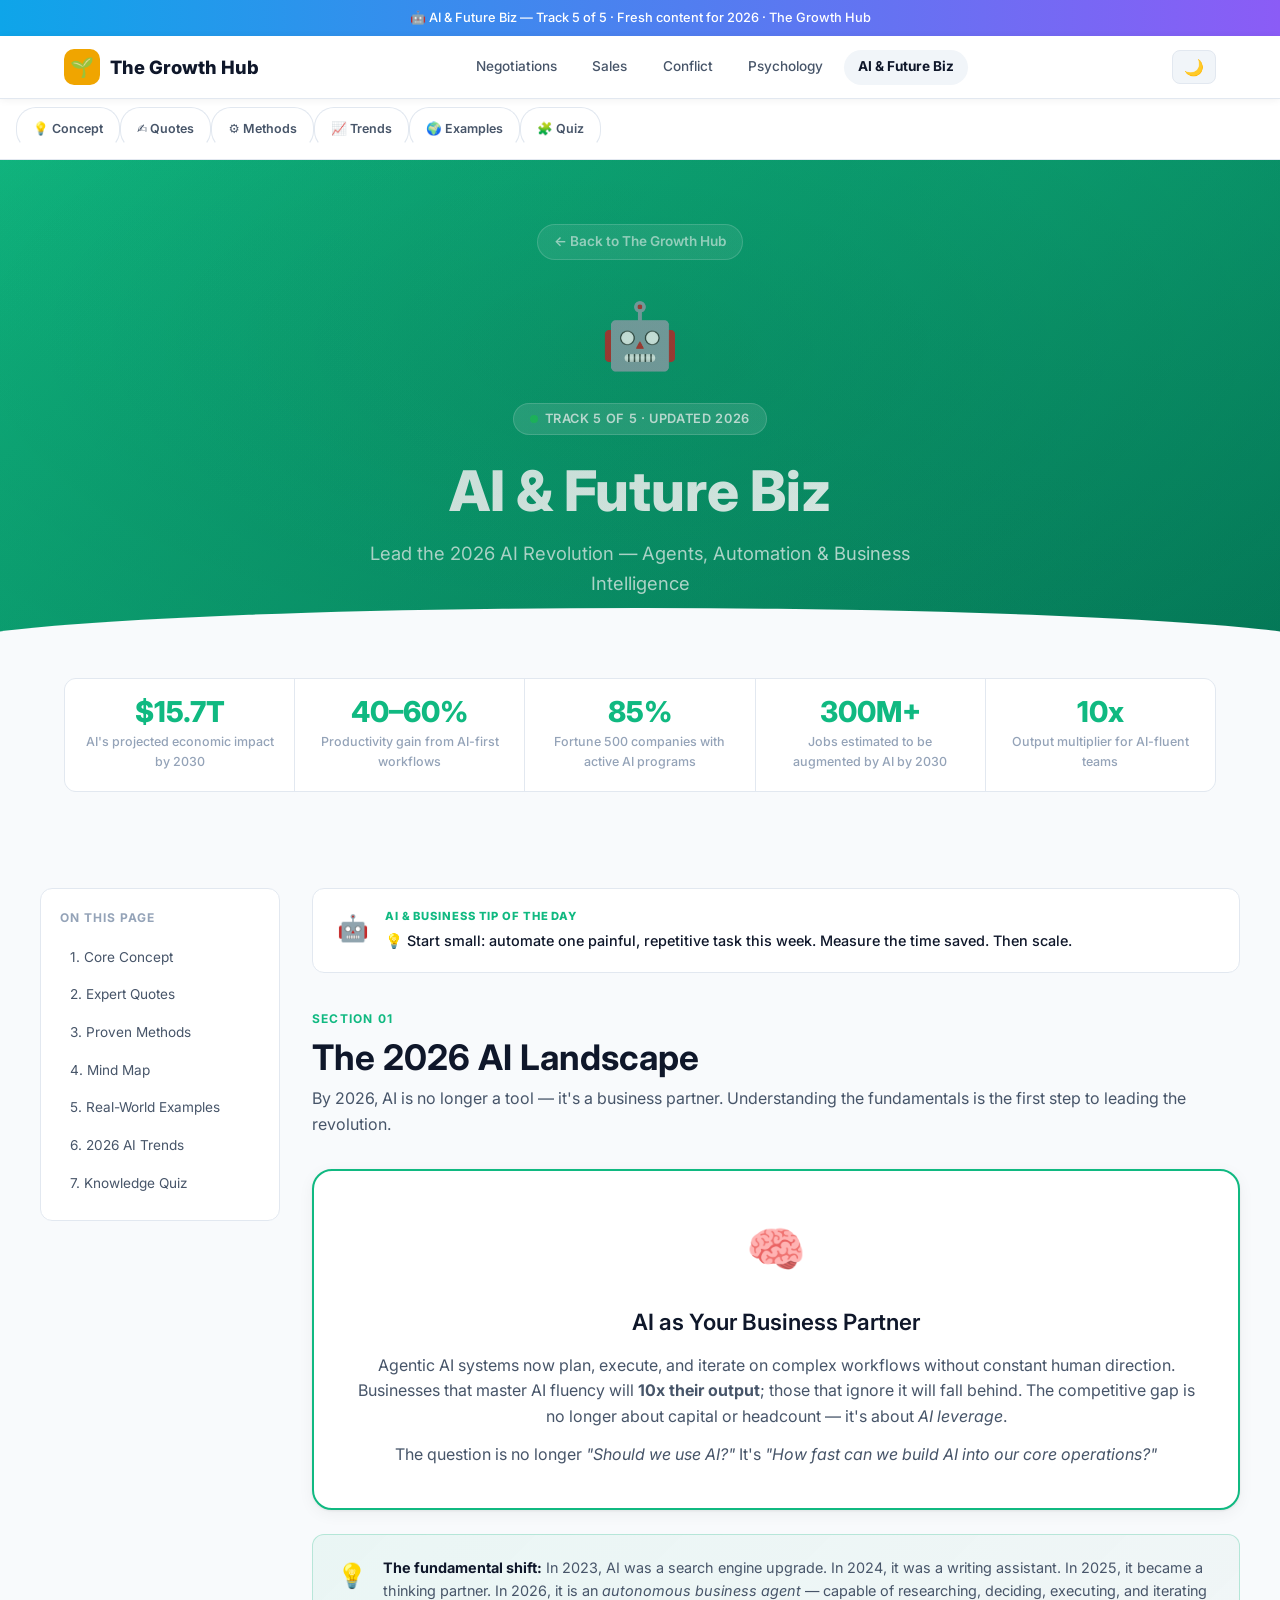
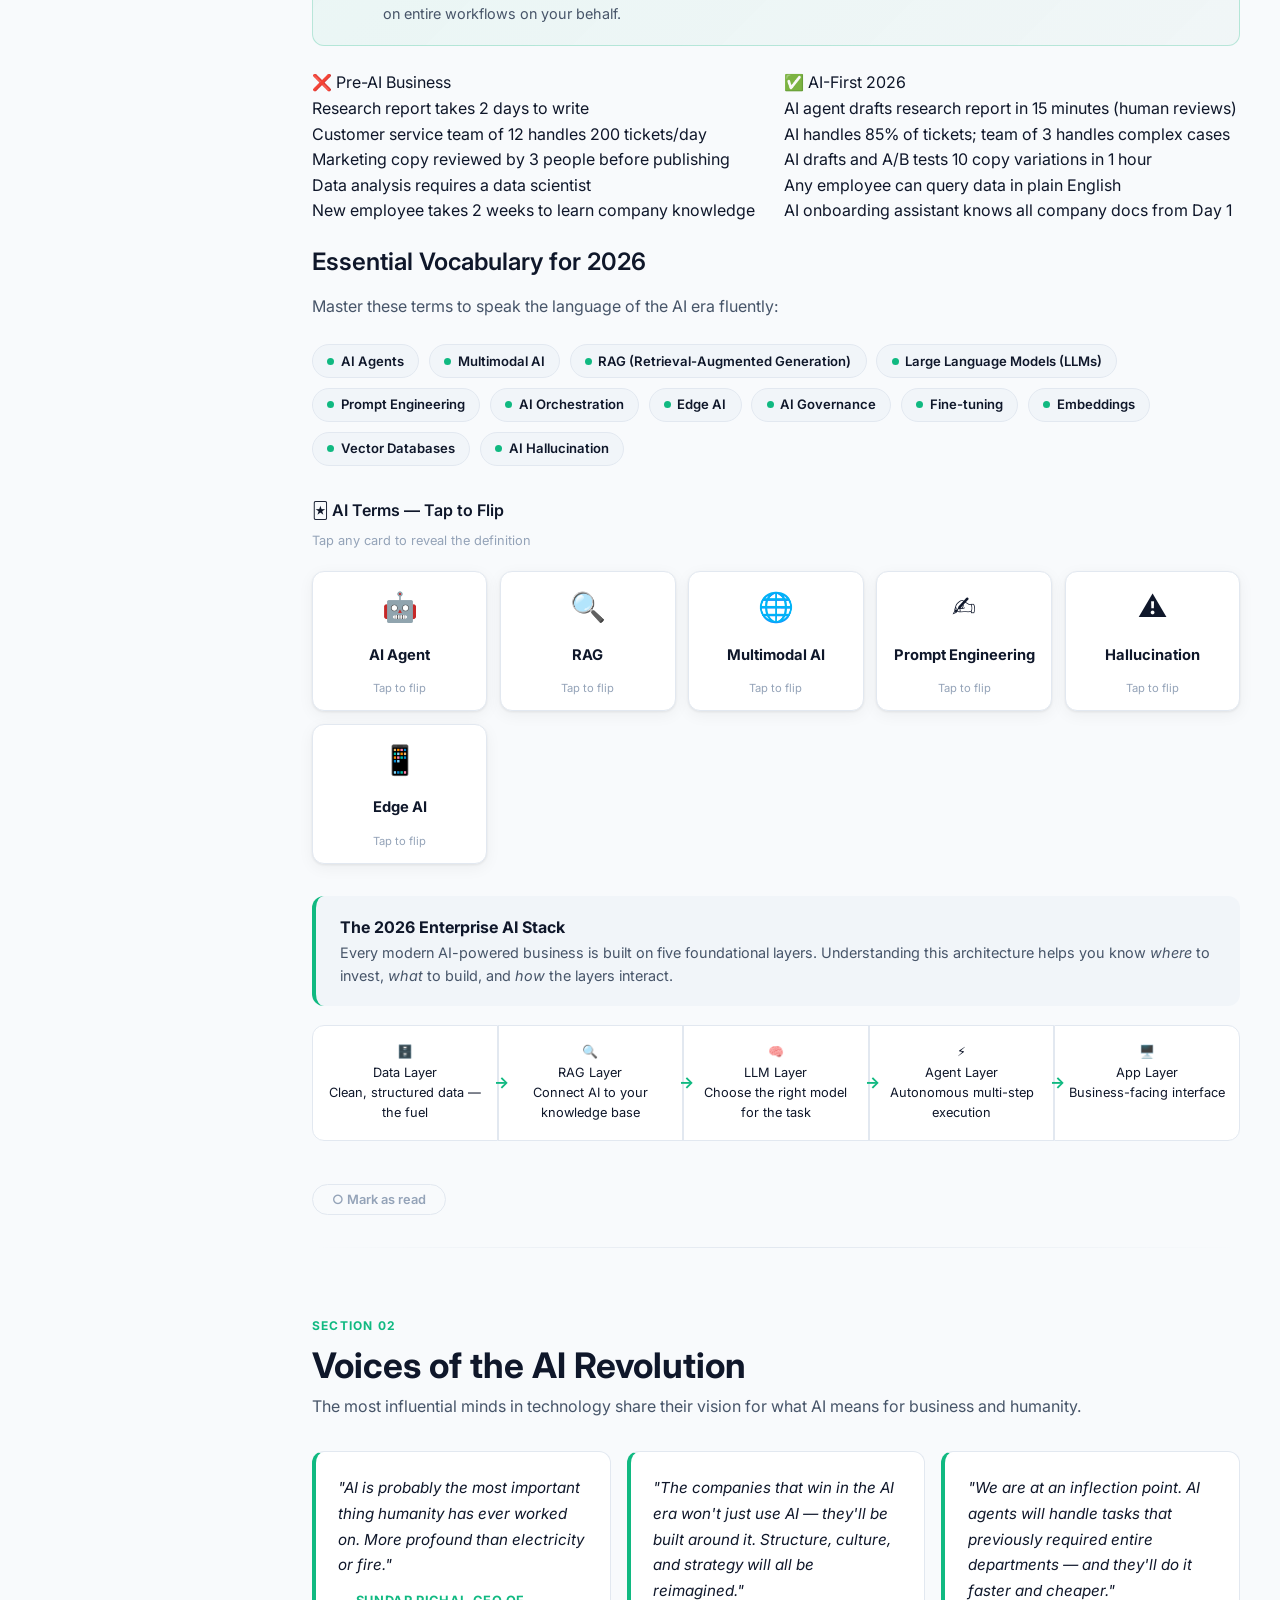
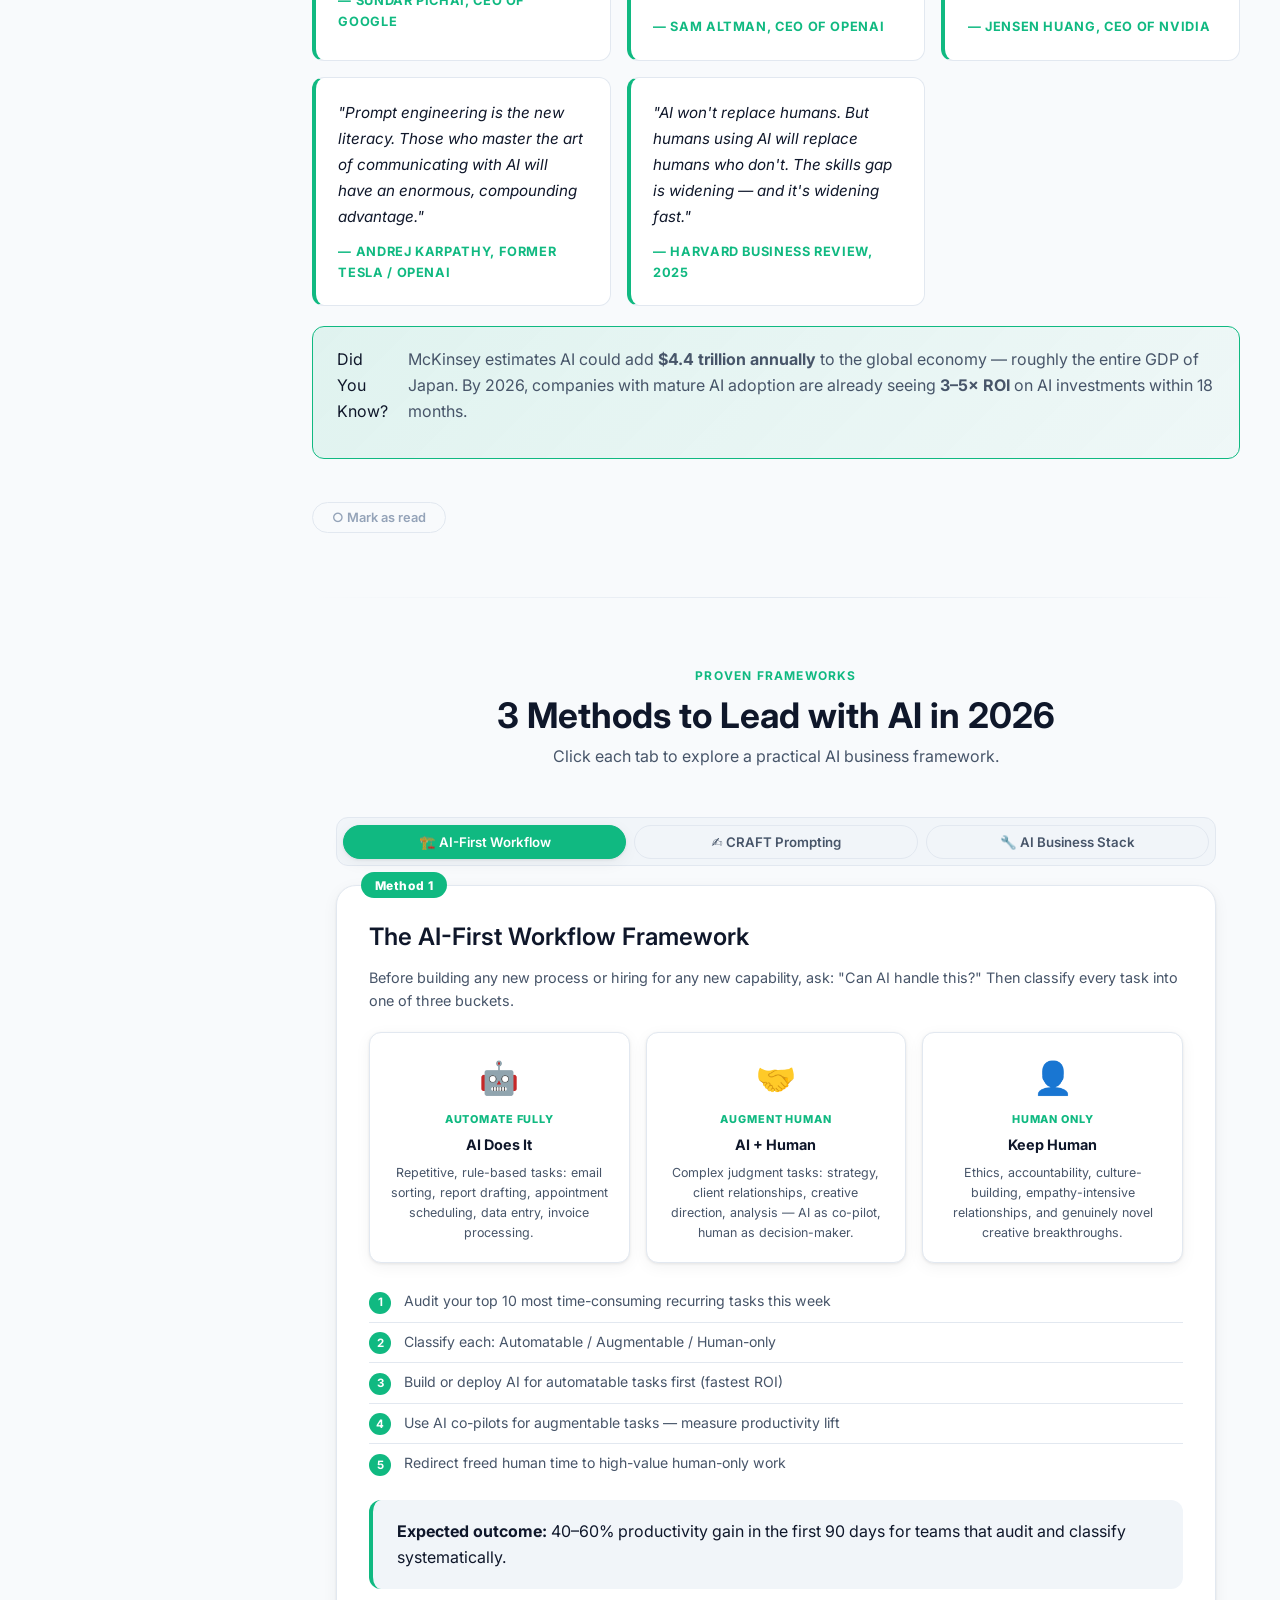
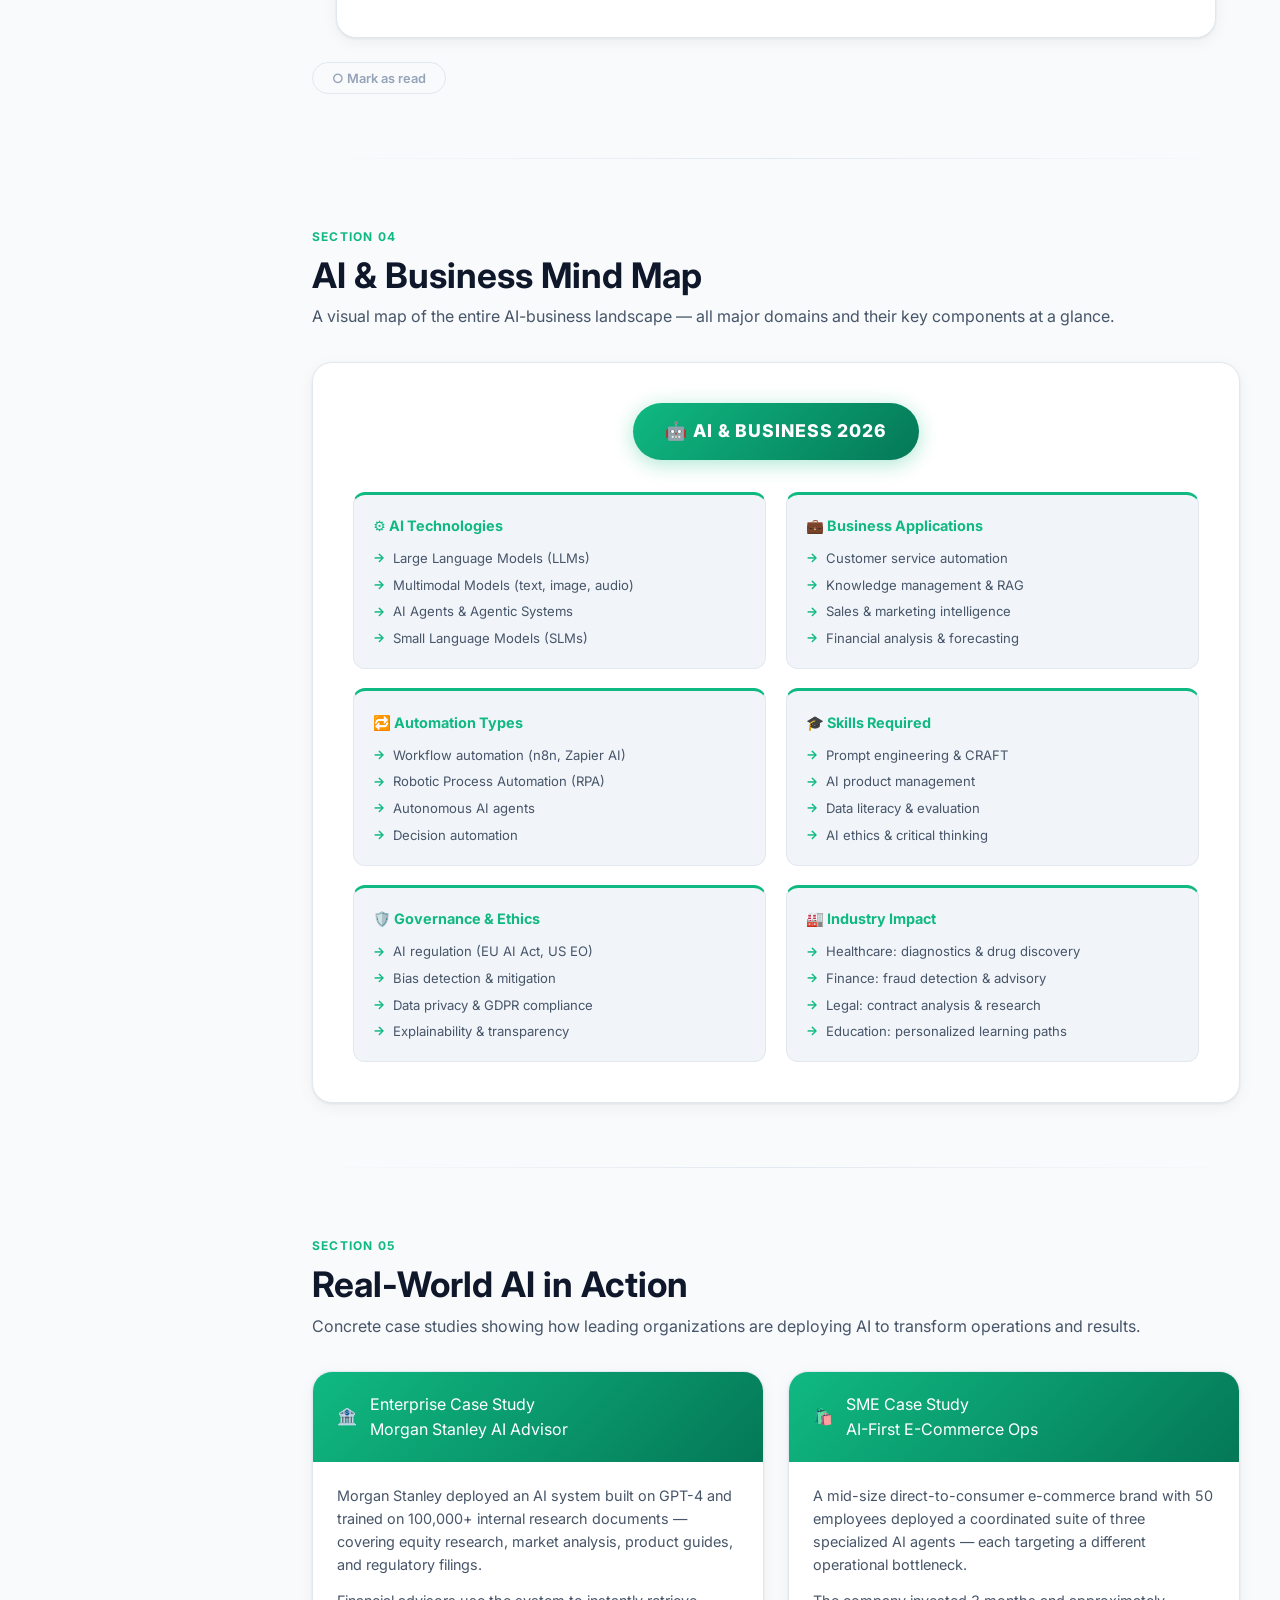
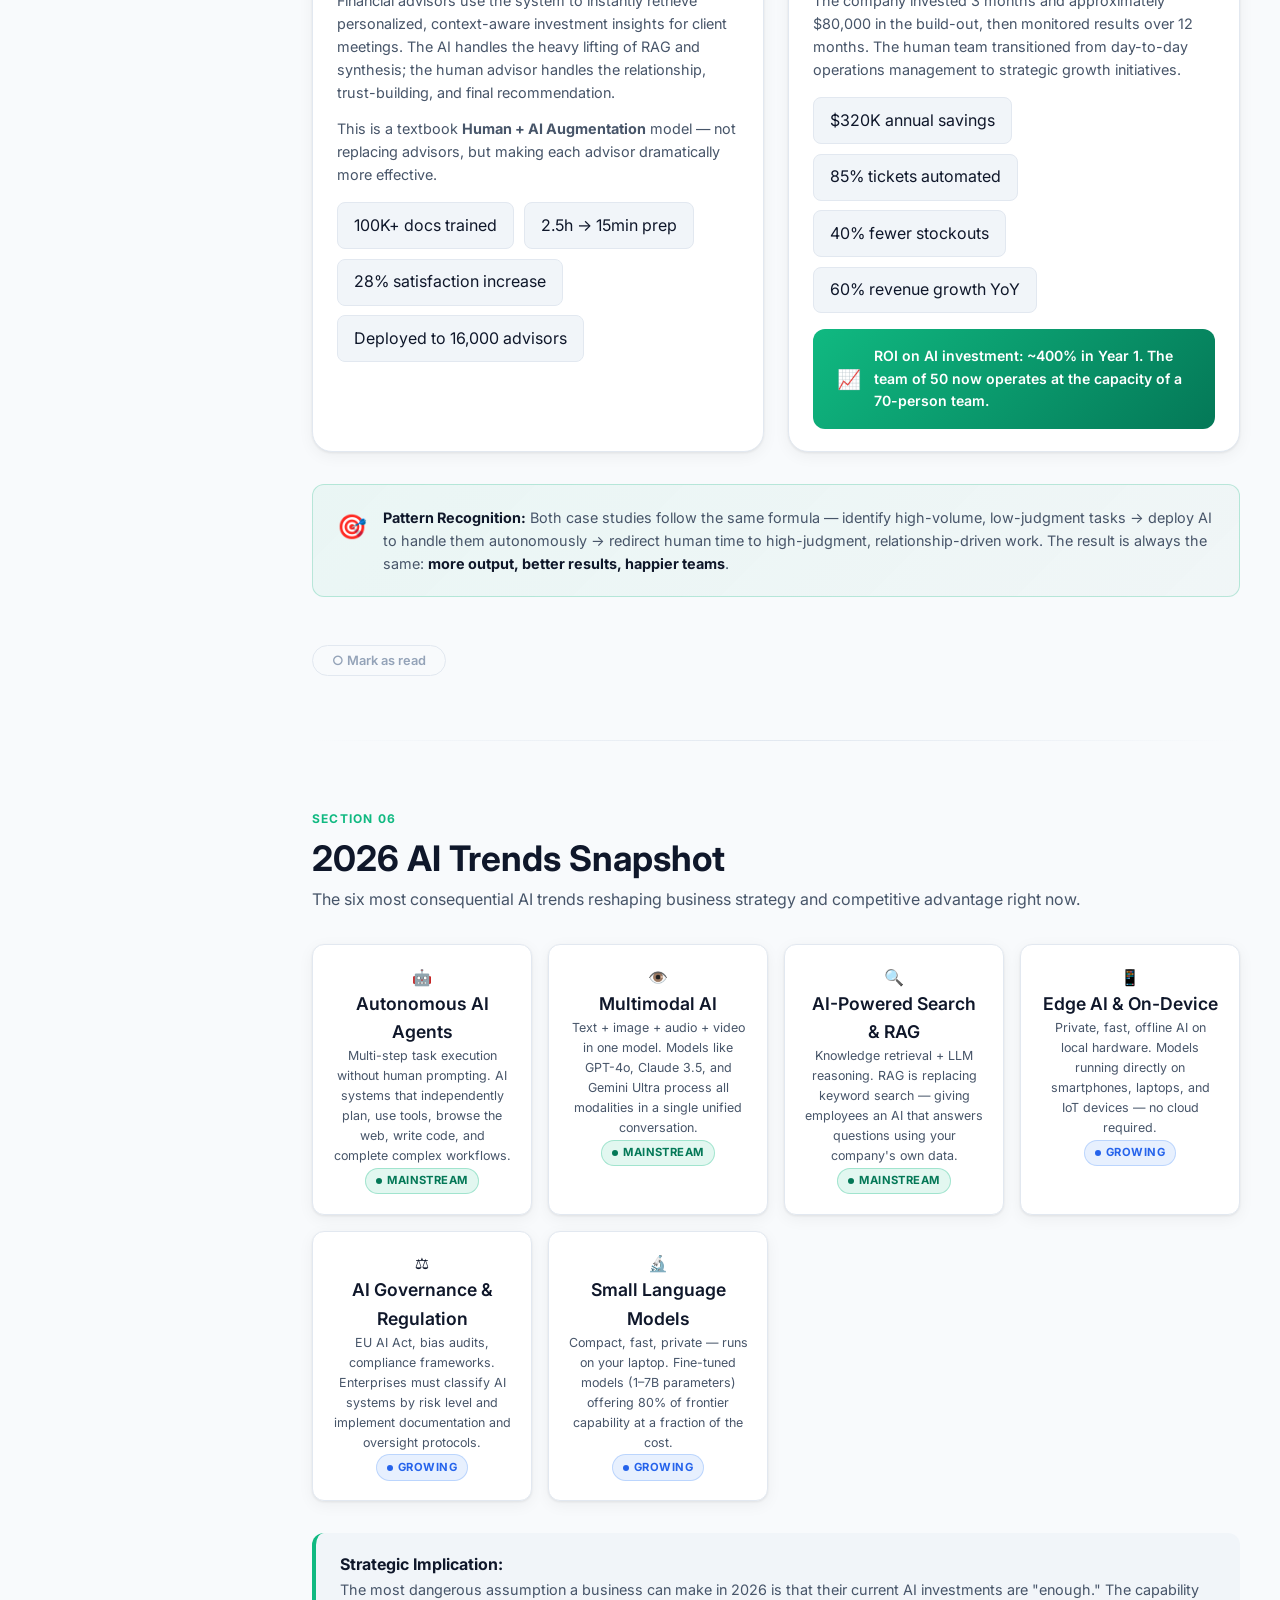
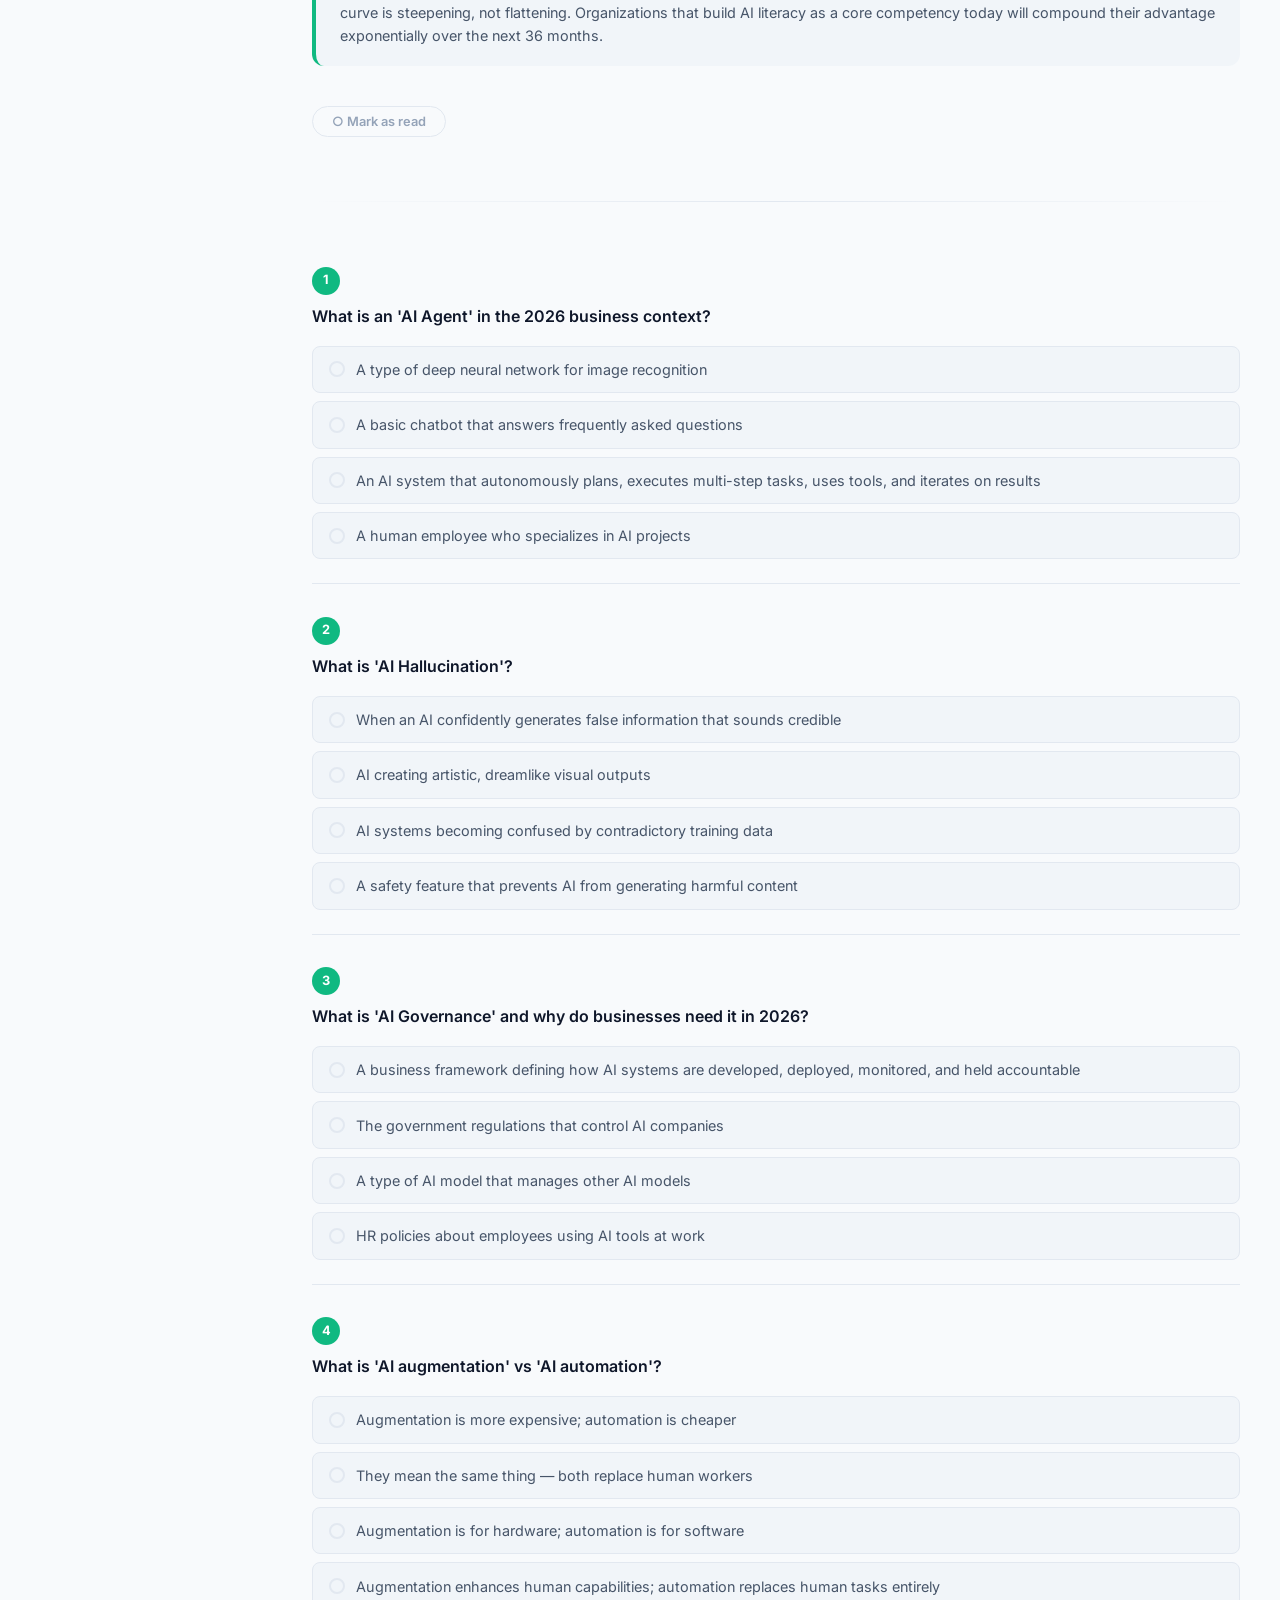
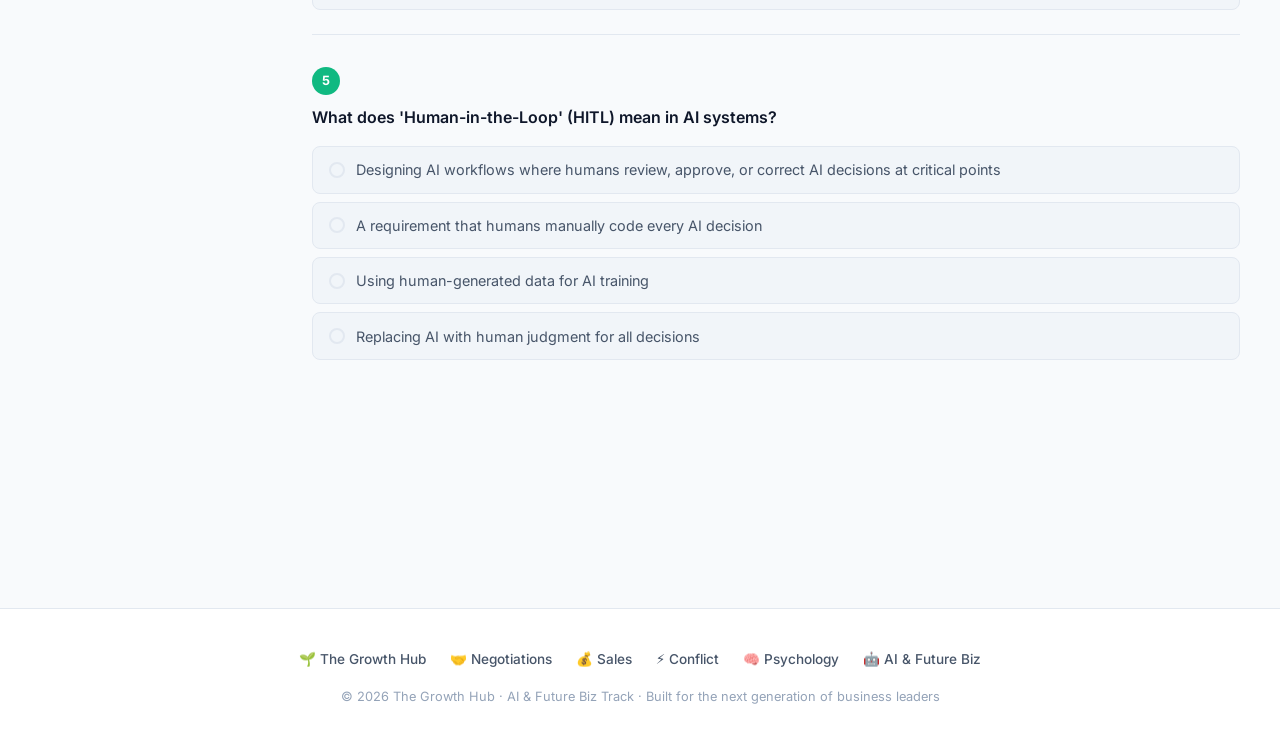
==== commit 59c33824: "v3: Mobile UI overhaul + full interactivity upgrade - Reading progress bar on all pages (thin gradie" ====
--- a/ai-trends/index.html
+++ b/ai-trends/index.html
@@ -497,6 +497,195 @@
 
     @media (max-width: 640px) {
       .quiz-bank-label { flex-direction: column; align-items: flex-start; }
+    }
+
+    /* ── Sticky Section Nav ── */
+    .sticky-section-nav {
+      position: sticky;
+      top: 0;
+      z-index: 90;
+      background: var(--bg-card);
+      border-bottom: 1px solid var(--border);
+      display: flex;
+      gap: 0;
+      overflow-x: auto;
+      scrollbar-width: none;
+      -ms-overflow-style: none;
+    }
+
+    .sticky-section-nav::-webkit-scrollbar { display: none; }
+
+    .sticky-section-nav a {
+      flex-shrink: 0;
+      padding: 0.65rem 1rem;
+      font-size: 0.78rem;
+      font-weight: 600;
+      color: var(--text-secondary);
+      text-decoration: none;
+      white-space: nowrap;
+      border-bottom: 2px solid transparent;
+      transition: color 0.2s, border-color 0.2s;
+    }
+
+    .sticky-section-nav a:hover,
+    .sticky-section-nav a.active {
+      color: var(--site-color);
+      border-bottom-color: var(--site-color);
+    }
+
+    /* ── Methods Tabs ── */
+    .methods-tab-container {
+      margin-top: 1.5rem;
+    }
+
+    .methods-tabs {
+      display: flex;
+      gap: 0.5rem;
+      flex-wrap: wrap;
+      margin-bottom: 1.2rem;
+    }
+
+    .method-tab-btn {
+      padding: 0.5rem 1.1rem;
+      border: 1px solid var(--border);
+      border-radius: 20px;
+      background: var(--bg-sidebar);
+      color: var(--text-secondary);
+      font-size: 0.83rem;
+      font-weight: 600;
+      cursor: pointer;
+      transition: all 0.2s;
+    }
+
+    .method-tab-btn:hover {
+      border-color: var(--site-color);
+      color: var(--site-color);
+    }
+
+    .method-tab-btn.active {
+      background: var(--site-color);
+      border-color: var(--site-color);
+      color: white;
+    }
+
+    .method-tab-panel { display: none; }
+    .method-tab-panel.active { display: block; }
+
+    .method-card {
+      background: var(--bg-card);
+      border: 1px solid var(--border);
+      border-radius: var(--radius-lg);
+      padding: 2rem;
+      box-shadow: var(--shadow);
+      position: relative;
+    }
+
+    .method-card .method-number {
+      display: inline-block;
+      background: var(--site-color);
+      color: white;
+      font-weight: 800;
+      font-size: 0.75rem;
+      padding: 0.2rem 0.85rem;
+      border-radius: 20px;
+      letter-spacing: 0.05em;
+      margin-bottom: 0.75rem;
+    }
+
+    .method-card h3 { margin-bottom: 0.6rem; }
+
+    .pc-icon { font-size: 1.4rem; display: block; margin-bottom: 0.4rem; }
+    .pc-num  { font-size: 0.72rem; font-weight: 700; color: var(--site-color); text-transform: uppercase; letter-spacing: 0.05em; margin-bottom: 0.2rem; }
+
+    .fs-num   { font-size: 1.3rem; font-weight: 800; color: var(--site-color); min-width: 2rem; text-align: center; }
+    .fs-label { font-weight: 700; font-size: 0.88rem; color: var(--text-primary); }
+    .fs-sub   { font-size: 0.78rem; color: var(--text-muted); }
+
+    /* ── Flip Cards ── */
+    .flip-grid {
+      display: grid;
+      grid-template-columns: repeat(auto-fill, minmax(150px, 1fr));
+      gap: 0.8rem;
+      margin-bottom: 1.5rem;
+    }
+
+    .flip-card {
+      height: 140px;
+      perspective: 800px;
+      cursor: pointer;
+    }
+
+    .flip-card-inner {
+      position: relative;
+      width: 100%;
+      height: 100%;
+      transform-style: preserve-3d;
+      transition: transform 0.5s ease;
+    }
+
+    .flip-card.flipped .flip-card-inner {
+      transform: rotateY(180deg);
+    }
+
+    .flip-card-front,
+    .flip-card-back {
+      position: absolute;
+      inset: 0;
+      backface-visibility: hidden;
+      border-radius: var(--radius);
+      display: flex;
+      flex-direction: column;
+      align-items: center;
+      justify-content: center;
+      padding: 0.8rem;
+      text-align: center;
+      border: 1px solid var(--border);
+    }
+
+    .flip-card-front {
+      background: var(--bg-card);
+      box-shadow: var(--shadow);
+    }
+
+    .flip-card-back {
+      background: linear-gradient(135deg, var(--site-color), var(--site-dark));
+      color: white;
+      font-size: 0.78rem;
+      line-height: 1.5;
+      transform: rotateY(180deg);
+      box-shadow: var(--shadow);
+    }
+
+    .fc-icon { font-size: 1.6rem; margin-bottom: 0.35rem; }
+    .fc-term { font-size: 0.82rem; font-weight: 700; color: var(--text-primary); }
+    .fc-hint { font-size: 0.65rem; color: var(--text-muted); margin-top: 0.3rem; }
+
+    /* ── Section Complete Button ── */
+    .section-complete-btn {
+      display: inline-flex;
+      align-items: center;
+      gap: 0.4rem;
+      margin-top: 1.5rem;
+      padding: 0.45rem 1.2rem;
+      border: 1.5px solid var(--border);
+      border-radius: 20px;
+      background: transparent;
+      color: var(--text-muted);
+      font-size: 0.8rem;
+      font-weight: 600;
+      cursor: pointer;
+      transition: all 0.2s;
+    }
+
+    .section-complete-btn:hover {
+      border-color: var(--site-color);
+      color: var(--site-color);
+    }
+
+    .section-complete-btn.done {
+      background: rgba(16,185,129,0.1);
+      border-color: var(--site-color);
+      color: var(--site-color);
     }
   </style>
 </head>
@@ -526,6 +715,15 @@
       </div>
     </div>
   </nav>
+
+  <div class="sticky-section-nav" id="sticky-nav">
+    <a href="#concept">💡 Concept</a>
+    <a href="#quotes">✍️ Quotes</a>
+    <a href="#methods">⚙️ Methods</a>
+    <a href="#trends">📈 Trends</a>
+    <a href="#examples">🌍 Examples</a>
+    <a href="#quiz">🧩 Quiz</a>
+  </div>
 
   <!-- Hero -->
   <section class="subsite-hero">
@@ -667,6 +865,47 @@
             </div>
           </div>
 
+          <h4 style="margin: 2rem 0 0.5rem; font-size: 1rem;">🃏 AI Terms — Tap to Flip</h4>
+          <p style="font-size:0.8rem;color:var(--text-muted);margin-bottom:1rem;">Tap any card to reveal the definition</p>
+          <div class="flip-grid">
+            <div class="flip-card">
+              <div class="flip-card-inner">
+                <div class="flip-card-front"><span class="fc-icon">🤖</span><span class="fc-term">AI Agent</span><span class="fc-hint">Tap to flip</span></div>
+                <div class="flip-card-back">An AI system that autonomously plans and executes multi-step tasks using tools (web search, code, APIs) — going far beyond a chatbot.</div>
+              </div>
+            </div>
+            <div class="flip-card">
+              <div class="flip-card-inner">
+                <div class="flip-card-front"><span class="fc-icon">🔍</span><span class="fc-term">RAG</span><span class="fc-hint">Tap to flip</span></div>
+                <div class="flip-card-back">Retrieval-Augmented Generation. Connects an LLM to your knowledge base so it answers with YOUR company's data, not just internet knowledge.</div>
+              </div>
+            </div>
+            <div class="flip-card">
+              <div class="flip-card-inner">
+                <div class="flip-card-front"><span class="fc-icon">🌐</span><span class="fc-term">Multimodal AI</span><span class="fc-hint">Tap to flip</span></div>
+                <div class="flip-card-back">AI that understands and generates across text, images, audio, and video in one system. Unlocks workflows like: analyze a photo + write a report.</div>
+              </div>
+            </div>
+            <div class="flip-card">
+              <div class="flip-card-inner">
+                <div class="flip-card-front"><span class="fc-icon">✍️</span><span class="fc-term">Prompt Engineering</span><span class="fc-hint">Tap to flip</span></div>
+                <div class="flip-card-back">The skill of crafting precise instructions to get the most useful, accurate, and relevant outputs from AI systems. The new business literacy.</div>
+              </div>
+            </div>
+            <div class="flip-card">
+              <div class="flip-card-inner">
+                <div class="flip-card-front"><span class="fc-icon">⚠️</span><span class="fc-term">Hallucination</span><span class="fc-hint">Tap to flip</span></div>
+                <div class="flip-card-back">When an AI confidently generates false information that sounds credible. Mitigate with RAG, human review, and fact-checking for critical outputs.</div>
+              </div>
+            </div>
+            <div class="flip-card">
+              <div class="flip-card-inner">
+                <div class="flip-card-front"><span class="fc-icon">📱</span><span class="fc-term">Edge AI</span><span class="fc-hint">Tap to flip</span></div>
+                <div class="flip-card-back">AI that runs locally on a device (no cloud). Enables: offline use, data privacy, zero latency. Critical for healthcare, defense, and factory floor AI.</div>
+              </div>
+            </div>
+          </div>
+
           <!-- AI Stack Visual Flow -->
           <div class="reveal" style="margin-top:2rem;">
             <div class="highlight-box">
@@ -712,6 +951,7 @@
               </div>
             </div>
           </div>
+          <button class="section-complete-btn" data-section="concept">○ Mark as read</button>
         </section>
 
         <div class="section-divider"></div>
@@ -754,6 +994,7 @@
             <div class="dyk-label">Did You Know?</div>
             <p>McKinsey estimates AI could add <strong>$4.4 trillion annually</strong> to the global economy — roughly the entire GDP of Japan. By 2026, companies with mature AI adoption are already seeing <strong>3–5× ROI</strong> on AI investments within 18 months.</p>
           </div>
+          <button class="section-complete-btn" data-section="quotes">○ Mark as read</button>
         </section>
 
         <div class="section-divider"></div>
@@ -761,160 +1002,94 @@
         <!-- ═══════════════════════════════════
              SECTION 3: METHODS
         ════════════════════════════════════ -->
-        <section id="methods" class="section">
-          <div class="section-header" style="text-align:left; margin-bottom:2rem;">
-            <span class="section-label">Section 03</span>
-            <h2>3 Proven Frameworks for AI Mastery</h2>
-            <p style="max-width:none;">Actionable, battle-tested methodologies to implement AI in your business starting today.</p>
-          </div>
-
-          <!-- Method 1 -->
-          <div class="method-card-ai reveal">
-            <div class="method-number">Method 01</div>
-            <h3 style="margin-top:0.5rem; margin-bottom:0.4rem;">The AI-First Workflow Framework</h3>
-            <p style="margin-bottom:1.5rem;">A systematic 5-step process to audit your business, deploy AI agents where they'll have the highest impact, and redirect human energy to where it matters most.</p>
-
-            <!-- AI Task Classification Grid -->
-            <div class="principle-grid">
-              <div class="principle-card">
-                <div class="principle-icon">🤖</div>
-                <h4>Automate Fully</h4>
-                <p>Repetitive, rule-based tasks. Email sorting, data entry, report generation, appointment scheduling.</p>
-              </div>
-              <div class="principle-card">
-                <div class="principle-icon">🤝</div>
-                <h4>Augment Human</h4>
-                <p>Complex judgment tasks. Strategy, writing, analysis, customer relationships — AI as co-pilot.</p>
-              </div>
-              <div class="principle-card">
-                <div class="principle-icon">👤</div>
-                <h4>Keep Human-Only</h4>
-                <p>Ethics, culture, final accountability, novel creative direction, empathetic relationships.</p>
-              </div>
-            </div>
-
-            <ul class="steps-list" style="margin-top:1.5rem;">
-              <li><span class="step-num">1</span><span><strong>Audit:</strong> List your top 10 most repetitive business tasks — those consuming the most team hours per week.</span></li>
-              <li><span class="step-num">2</span><span><strong>Classify:</strong> For each task, assign: Automatable (AI does it alone) / Augmentable (AI assists human) / Human-only (AI not appropriate).</span></li>
-              <li><span class="step-num">3</span><span><strong>Build Agents:</strong> Deploy AI agents for automatable tasks — email management, report drafting, competitive research, data entry, and scheduling.</span></li>
-              <li><span class="step-num">4</span><span><strong>Co-Pilot Mode:</strong> Use AI as a thinking partner for augmentable tasks — strategy, writing, analysis. AI drafts; human refines and approves.</span></li>
-              <li><span class="step-num">5</span><span><strong>Redirect Focus:</strong> Redirect 100% of reclaimed human hours toward Human-only tasks — relationships, creativity, leadership, and strategic judgment.</span></li>
-            </ul>
-
-            <div class="outcome-banner reveal">
-              <span>🏆</span>
-              <span>Expected Outcome: 40–60% productivity gain within 90 days. Teams report more strategic work and less operational grind.</span>
-            </div>
-          </div>
-
-          <!-- Method 2 -->
-          <div class="method-card-ai reveal" style="margin-top:2.5rem;">
-            <div class="method-number">Method 02</div>
-            <h3 style="margin-top:0.5rem; margin-bottom:0.4rem;">Prompt Engineering Mastery — The CRAFT Framework</h3>
-            <p style="margin-bottom:1rem;">The quality of your AI output is directly proportional to the quality of your prompt. CRAFT is the gold standard for writing prompts that get professional-grade results every time.</p>
-
-            <div class="compare-table-wrap">
-              <table class="compare-table">
-                <thead>
-                  <tr>
-                    <th>Letter</th>
-                    <th>Stands For</th>
-                    <th>What to Include</th>
-                    <th>Example</th>
-                  </tr>
-                </thead>
-                <tbody>
-                  <tr>
-                    <td><strong style="font-size:1.2rem; color:var(--site-color);">C</strong></td>
-                    <td><strong>Context</strong></td>
-                    <td>Your role, situation, background</td>
-                    <td><em>"I'm a sales manager at a B2B SaaS company..."</em></td>
-                  </tr>
-                  <tr>
-                    <td><strong style="font-size:1.2rem; color:var(--site-color);">R</strong></td>
-                    <td><strong>Role</strong></td>
-                    <td>Expert persona for AI</td>
-                    <td><em>"Act as a senior marketing strategist..."</em></td>
-                  </tr>
-                  <tr>
-                    <td><strong style="font-size:1.2rem; color:var(--site-color);">A</strong></td>
-                    <td><strong>Action</strong></td>
-                    <td>Exactly what you want</td>
-                    <td><em>"Write a 5-bullet executive summary..."</em></td>
-                  </tr>
-                  <tr>
-                    <td><strong style="font-size:1.2rem; color:var(--site-color);">F</strong></td>
-                    <td><strong>Format</strong></td>
-                    <td>Output structure</td>
-                    <td><em>"Format as a table with 3 columns..."</em></td>
-                  </tr>
-                  <tr>
-                    <td><strong style="font-size:1.2rem; color:var(--site-color);">T</strong></td>
-                    <td><strong>Tone</strong></td>
-                    <td>Voice and style</td>
-                    <td><em>"Use a professional but conversational tone..."</em></td>
-                  </tr>
-                </tbody>
-              </table>
-            </div>
-
-            <div class="highlight-box" style="margin-top:1.2rem;">
-              <strong>Bonus — Chain Prompting:</strong>
-              <p>For complex, multi-step tasks, break your prompt into a chain: Step 1 generates a framework → Step 2 fills in the details → Step 3 critiques and improves → Step 4 formats the final output. Each prompt builds on the last, producing dramatically better results than a single mega-prompt.</p>
-            </div>
-          </div>
-
-          <!-- Method 3 -->
-          <div class="method-card-ai reveal" style="margin-top:2.5rem;">
-            <div class="method-number">Method 03</div>
-            <h3 style="margin-top:0.5rem; margin-bottom:0.4rem;">Building an AI-Powered Business Stack (2026 Edition)</h3>
-            <p style="margin-bottom:1.5rem;">A practical, layer-by-layer guide to building production-grade AI into your business — from raw data to intelligent agents with governance guardrails.</p>
-
-            <div class="agent-steps">
-              <div class="agent-step">
-                <div class="agent-step-icon">🗄️</div>
-                <div class="agent-step-body">
-                  <h5>Layer 1: Data Foundation</h5>
-                  <p>Clean, structured, and well-labeled data is the fuel for every AI system. Invest in data hygiene, schema consistency, and unified data pipelines before building anything else. Garbage in = garbage out, no matter how powerful the model.</p>
+        <section class="section" id="methods">
+          <div class="container">
+            <div class="section-header reveal">
+              <span class="section-label">Proven Frameworks</span>
+              <h2>3 Methods to Lead with AI in 2026</h2>
+              <p>Click each tab to explore a practical AI business framework.</p>
+            </div>
+            <div class="methods-tab-container">
+              <div class="methods-tabs">
+                <button class="method-tab-btn active">🏗️ AI-First Workflow</button>
+                <button class="method-tab-btn">✍️ CRAFT Prompting</button>
+                <button class="method-tab-btn">🔧 AI Business Stack</button>
+              </div>
+              <div class="method-tab-panel active">
+                <div class="method-card">
+                  <span class="method-number">Method 1</span>
+                  <h3>The AI-First Workflow Framework</h3>
+                  <p>Before building any new process or hiring for any new capability, ask: "Can AI handle this?" Then classify every task into one of three buckets.</p>
+                  <div class="principle-grid" style="margin:1.2rem 0;">
+                    <div class="principle-card">
+                      <span class="pc-icon">🤖</span>
+                      <div class="pc-num">Automate Fully</div>
+                      <h5>AI Does It</h5>
+                      <p>Repetitive, rule-based tasks: email sorting, report drafting, appointment scheduling, data entry, invoice processing.</p>
+                    </div>
+                    <div class="principle-card">
+                      <span class="pc-icon">🤝</span>
+                      <div class="pc-num">Augment Human</div>
+                      <h5>AI + Human</h5>
+                      <p>Complex judgment tasks: strategy, client relationships, creative direction, analysis — AI as co-pilot, human as decision-maker.</p>
+                    </div>
+                    <div class="principle-card">
+                      <span class="pc-icon">👤</span>
+                      <div class="pc-num">Human Only</div>
+                      <h5>Keep Human</h5>
+                      <p>Ethics, accountability, culture-building, empathy-intensive relationships, and genuinely novel creative breakthroughs.</p>
+                    </div>
+                  </div>
+                  <ul class="steps-list">
+                    <li><span class="step-num">1</span>Audit your top 10 most time-consuming recurring tasks this week</li>
+                    <li><span class="step-num">2</span>Classify each: Automatable / Augmentable / Human-only</li>
+                    <li><span class="step-num">3</span>Build or deploy AI for automatable tasks first (fastest ROI)</li>
+                    <li><span class="step-num">4</span>Use AI co-pilots for augmentable tasks — measure productivity lift</li>
+                    <li><span class="step-num">5</span>Redirect freed human time to high-value human-only work</li>
+                  </ul>
+                  <div class="highlight-box"><strong>Expected outcome:</strong> 40–60% productivity gain in the first 90 days for teams that audit and classify systematically.</div>
                 </div>
               </div>
-              <div class="agent-step">
-                <div class="agent-step-icon">🔍</div>
-                <div class="agent-step-body">
-                  <h5>Layer 2: RAG System</h5>
-                  <p>Connect your LLM to your internal knowledge base using Retrieval-Augmented Generation. Use vector databases (Pinecone, Weaviate, Qdrant) to store embeddings of your documents, SOPs, and product data. Your AI now becomes an expert on <em>your</em> company.</p>
+              <div class="method-tab-panel">
+                <div class="method-card">
+                  <span class="method-number">Method 2</span>
+                  <h3>Prompt Engineering — The CRAFT Framework</h3>
+                  <p>The single highest-leverage AI skill for business professionals. A well-crafted prompt can improve AI output quality by 40–60%.</p>
+                  <div class="flow-steps" style="margin:1.2rem 0;">
+                    <div class="flow-step"><div class="fs-num">C</div><div class="fs-label">Context</div><div class="fs-sub">Your situation</div></div>
+                    <div class="flow-step"><div class="fs-num">R</div><div class="fs-label">Role</div><div class="fs-sub">AI's persona</div></div>
+                    <div class="flow-step"><div class="fs-num">A</div><div class="fs-label">Action</div><div class="fs-sub">What to do</div></div>
+                    <div class="flow-step"><div class="fs-num">F</div><div class="fs-label">Format</div><div class="fs-sub">Output shape</div></div>
+                    <div class="flow-step"><div class="fs-num">T</div><div class="fs-label">Tone</div><div class="fs-sub">Voice/style</div></div>
+                  </div>
+                  <ul class="steps-list">
+                    <li><span class="step-num">C</span><strong>Context</strong> — "I'm a sales manager at a 50-person B2B SaaS company preparing for a board presentation..."</li>
+                    <li><span class="step-num">R</span><strong>Role</strong> — "Act as a senior McKinsey consultant specializing in go-to-market strategy..."</li>
+                    <li><span class="step-num">A</span><strong>Action</strong> — "Write a 5-bullet executive summary of our Q3 performance highlighting the 3 key risks..."</li>
+                    <li><span class="step-num">F</span><strong>Format</strong> — "Format as a table with 3 columns: Finding | Impact | Recommendation"</li>
+                    <li><span class="step-num">T</span><strong>Tone</strong> — "Use a confident, professional tone suitable for a C-suite audience"</li>
+                  </ul>
+                  <div class="highlight-box"><strong>Power tip:</strong> Chain your prompts. Ask AI to critique its own response first, then revise based on that critique. Output quality jumps dramatically.</div>
                 </div>
               </div>
-              <div class="agent-step">
-                <div class="agent-step-icon">🧠</div>
-                <div class="agent-step-body">
-                  <h5>Layer 3: LLM Selection</h5>
-                  <p>Choose the right model for the job — <strong>Claude</strong> for deep reasoning, long-context, and sensitive tasks; <strong>GPT-4o</strong> for broad generalist tasks; <strong>Gemini</strong> for Google Workspace integration; <strong>specialized fine-tuned models</strong> for domain-specific use cases (legal, medical, financial).</p>
+              <div class="method-tab-panel">
+                <div class="method-card">
+                  <span class="method-number">Method 3</span>
+                  <h3>Building an AI-Powered Business Stack (2026)</h3>
+                  <p>Think of your AI infrastructure in 5 layers. Each layer must be solid before the one above it can work properly.</p>
+                  <div class="flow-steps" style="margin:1.2rem 0; flex-direction:column;">
+                    <div class="flow-step" style="border-radius:var(--radius) !important; margin-bottom:0.3rem;"><div class="fs-num">5</div><div class="fs-label">App Layer</div><div class="fs-sub">Business-facing interface (chatbot, dashboard, workflow)</div></div>
+                    <div class="flow-step" style="border-radius:var(--radius) !important; margin-bottom:0.3rem;"><div class="fs-num">4</div><div class="fs-label">Agent Layer</div><div class="fs-sub">Autonomous multi-step AI execution (LangGraph, Claude agents)</div></div>
+                    <div class="flow-step" style="border-radius:var(--radius) !important; margin-bottom:0.3rem;"><div class="fs-num">3</div><div class="fs-label">LLM Layer</div><div class="fs-sub">Choose the right model: Claude for reasoning, GPT for breadth</div></div>
+                    <div class="flow-step" style="border-radius:var(--radius) !important; margin-bottom:0.3rem;"><div class="fs-num">2</div><div class="fs-label">RAG Layer</div><div class="fs-sub">Connect AI to your internal knowledge base</div></div>
+                    <div class="flow-step" style="border-radius:var(--radius) !important;"><div class="fs-num">1</div><div class="fs-label">Data Layer</div><div class="fs-sub">Clean, structured data — the fuel for everything above</div></div>
+                  </div>
+                  <div class="highlight-box"><strong>Start here:</strong> Most businesses should start at Layer 2 (RAG) — connecting an existing LLM to their internal documents is the fastest path to real business value.</div>
                 </div>
               </div>
-              <div class="agent-step">
-                <div class="agent-step-icon">⚡</div>
-                <div class="agent-step-body">
-                  <h5>Layer 4: Agent Orchestration</h5>
-                  <p>Deploy autonomous agents using frameworks like <strong>LangGraph</strong> (complex stateful workflows), <strong>CrewAI</strong> (role-based multi-agent teams), or <strong>Claude Agents with tool use</strong> (Anthropic's native agent architecture). Agents can browse the web, read files, write code, send emails, and call APIs.</p>
-                </div>
-              </div>
-              <div class="agent-step">
-                <div class="agent-step-icon">👤</div>
-                <div class="agent-step-body">
-                  <h5>Layer 5: Human-in-the-Loop</h5>
-                  <p>Define critical decision gates where humans must review and approve AI actions — especially those involving finances, customer communications, legal matters, or irreversible actions. Design checkpoints that balance autonomy with oversight.</p>
-                </div>
-              </div>
-              <div class="agent-step">
-                <div class="agent-step-icon">🛡️</div>
-                <div class="agent-step-body">
-                  <h5>Layer 6: Monitoring &amp; Governance</h5>
-                  <p>Implement logging, evals, and automated testing for every AI pipeline. Monitor for hallucinations (incorrect facts), bias (skewed outputs), and compliance (GDPR, SOC2, industry regulations). Use tools like LangSmith, Helicone, or custom dashboards to track quality over time.</p>
-                </div>
-              </div>
-            </div>
-          </div>
+            </div>
+          </div>
+          <button class="section-complete-btn" data-section="methods">○ Mark as read</button>
         </section>
 
         <div class="section-divider"></div>
@@ -1058,6 +1233,7 @@
             <span class="insight-icon">🎯</span>
             <p><strong>Pattern Recognition:</strong> Both case studies follow the same formula — identify high-volume, low-judgment tasks → deploy AI to handle them autonomously → redirect human time to high-judgment, relationship-driven work. The result is always the same: <strong>more output, better results, happier teams</strong>.</p>
           </div>
+          <button class="section-complete-btn" data-section="examples">○ Mark as read</button>
         </section>
 
         <div class="section-divider"></div>
@@ -1120,6 +1296,7 @@
             <strong>Strategic Implication:</strong>
             <p>The most dangerous assumption a business can make in 2026 is that their current AI investments are "enough." The capability curve is steepening, not flattening. Organizations that build AI literacy as a core competency today will compound their advantage exponentially over the next 36 months.</p>
           </div>
+          <button class="section-complete-btn" data-section="trends">○ Mark as read</button>
         </section>
 
         <div class="section-divider"></div>
@@ -1531,6 +1708,62 @@
         observer.observe(el);
       });
     }());
+
+    // ── Methods Tabs ─────────────────────────────────────────────────
+    (function () {
+      var btns   = document.querySelectorAll('.method-tab-btn');
+      var panels = document.querySelectorAll('.method-tab-panel');
+      btns.forEach(function (btn, i) {
+        btn.addEventListener('click', function () {
+          btns.forEach(function (b) { b.classList.remove('active'); });
+          panels.forEach(function (p) { p.classList.remove('active'); });
+          btn.classList.add('active');
+          panels[i].classList.add('active');
+        });
+      });
+    }());
+
+    // ── Flip Cards ────────────────────────────────────────────────────
+    (function () {
+      document.querySelectorAll('.flip-card').forEach(function (card) {
+        card.addEventListener('click', function () {
+          card.classList.toggle('flipped');
+        });
+      });
+    }());
+
+    // ── Mark as Read Buttons ──────────────────────────────────────────
+    (function () {
+      document.querySelectorAll('.section-complete-btn').forEach(function (btn) {
+        var key = 'section-done-' + btn.dataset.section;
+        if (localStorage.getItem(key)) {
+          btn.textContent = '✓ Read';
+          btn.classList.add('done');
+        }
+        btn.addEventListener('click', function () {
+          btn.textContent = '✓ Read';
+          btn.classList.add('done');
+          localStorage.setItem(key, '1');
+          updateStickyNav();
+        });
+      });
+    }());
+
+    // ── Sticky Nav Active Highlight ───────────────────────────────────
+    function updateStickyNav() {
+      var navLinks = document.querySelectorAll('.sticky-section-nav a');
+      var sections = document.querySelectorAll('section[id]');
+      var current = '';
+      sections.forEach(function (sec) {
+        if (sec.getBoundingClientRect().top <= 80) current = sec.getAttribute('id');
+      });
+      navLinks.forEach(function (link) {
+        link.classList.remove('active');
+        if (link.getAttribute('href') === '#' + current) link.classList.add('active');
+      });
+    }
+    window.addEventListener('scroll', updateStickyNav, { passive: true });
+    updateStickyNav();
   </script>
 </body>
 </html>
--- a/css/styles.css
+++ b/css/styles.css
@@ -1364,3 +1364,412 @@
 .tip-rotator .tip-label { font-size: 0.7rem; font-weight: 800; letter-spacing: 0.08em; text-transform: uppercase; color: var(--site-color, var(--master-accent)); margin-bottom: 0.2rem; }
 .tip-rotator .tip-text { font-size: 0.9rem; color: var(--text-primary); font-weight: 500; }
 
+
+/* =============================================
+   UPGRADE v3.0 — Mobile UI + Interactivity
+   ============================================= */
+
+/* --- Reading Progress Bar (top of page) --- */
+.reading-progress {
+  position: fixed;
+  top: 0; left: 0;
+  height: 3px;
+  width: 0%;
+  background: linear-gradient(90deg, var(--site-color, var(--master-accent)), var(--master-accent-light));
+  z-index: 9999;
+  transition: width 0.1s linear;
+  border-radius: 0 2px 2px 0;
+}
+
+/* --- Methods Tab System --- */
+.methods-tabs {
+  display: flex;
+  gap: 0.3rem;
+  flex-wrap: wrap;
+  margin-bottom: 1.5rem;
+  background: var(--bg-sidebar);
+  padding: 0.4rem;
+  border-radius: var(--radius);
+  border: 1px solid var(--border);
+}
+
+.method-tab-btn {
+  flex: 1;
+  min-width: 120px;
+  padding: 0.6rem 1rem;
+  border: none;
+  border-radius: 8px;
+  background: transparent;
+  color: var(--text-secondary);
+  font-weight: 600;
+  font-size: 0.85rem;
+  cursor: pointer;
+  transition: all 0.2s;
+  text-align: center;
+  font-family: var(--font-sans);
+}
+
+.method-tab-btn:hover { background: var(--bg-card); color: var(--text-primary); }
+.method-tab-btn.active {
+  background: var(--bg-card);
+  color: var(--site-color, var(--master-accent));
+  box-shadow: var(--shadow);
+}
+
+.method-tab-panel { display: none; animation: fadeIn 0.3s ease; }
+.method-tab-panel.active { display: block; }
+
+/* --- Flip Cards (Key Terms) --- */
+.flip-grid {
+  display: grid;
+  grid-template-columns: repeat(auto-fit, minmax(200px, 1fr));
+  gap: 1rem;
+  margin: 1.2rem 0;
+}
+
+.flip-card {
+  height: 150px;
+  perspective: 1000px;
+  cursor: pointer;
+}
+
+.flip-card-inner {
+  position: relative;
+  width: 100%; height: 100%;
+  transition: transform 0.55s cubic-bezier(0.4, 0, 0.2, 1);
+  transform-style: preserve-3d;
+}
+
+.flip-card.flipped .flip-card-inner { transform: rotateY(180deg); }
+
+.flip-card-front, .flip-card-back {
+  position: absolute;
+  width: 100%; height: 100%;
+  backface-visibility: hidden;
+  -webkit-backface-visibility: hidden;
+  border-radius: var(--radius);
+  display: flex;
+  align-items: center;
+  justify-content: center;
+  padding: 1rem;
+  text-align: center;
+  border: 1px solid var(--border);
+}
+
+.flip-card-front {
+  background: var(--bg-card);
+  flex-direction: column;
+  gap: 0.5rem;
+}
+.flip-card-front .fc-icon { font-size: 1.8rem; }
+.flip-card-front .fc-term {
+  font-weight: 700;
+  font-size: 0.92rem;
+  color: var(--text-primary);
+}
+.flip-card-front .fc-hint {
+  font-size: 0.7rem;
+  color: var(--text-muted);
+}
+
+.flip-card-back {
+  background: var(--site-color, var(--master-accent));
+  transform: rotateY(180deg);
+  color: white;
+  font-size: 0.82rem;
+  line-height: 1.5;
+  font-weight: 500;
+}
+
+/* --- Section Complete Toggle --- */
+.section-complete-btn {
+  display: inline-flex;
+  align-items: center;
+  gap: 0.4rem;
+  font-size: 0.78rem;
+  font-weight: 700;
+  padding: 0.3rem 0.9rem;
+  border-radius: 20px;
+  border: 1.5px solid var(--border);
+  background: transparent;
+  color: var(--text-muted);
+  cursor: pointer;
+  transition: all 0.25s;
+  font-family: var(--font-sans);
+  margin-top: 1rem;
+}
+.section-complete-btn:hover { border-color: #22c55e; color: #22c55e; }
+.section-complete-btn.done {
+  background: #dcfce7;
+  border-color: #22c55e;
+  color: #16a34a;
+}
+[data-theme="dark"] .section-complete-btn.done {
+  background: rgba(34,197,94,0.15);
+}
+
+/* --- Expandable Accordion (for methods detail) --- */
+.accordion-item {
+  border: 1px solid var(--border);
+  border-radius: var(--radius);
+  margin-bottom: 0.6rem;
+  overflow: hidden;
+}
+
+.accordion-header {
+  display: flex;
+  align-items: center;
+  justify-content: space-between;
+  padding: 1rem 1.2rem;
+  cursor: pointer;
+  background: var(--bg-card);
+  transition: background 0.2s;
+  user-select: none;
+  gap: 0.8rem;
+}
+.accordion-header:hover { background: var(--bg-sidebar); }
+
+.accordion-title {
+  font-weight: 700;
+  font-size: 0.95rem;
+  color: var(--text-primary);
+  display: flex;
+  align-items: center;
+  gap: 0.6rem;
+}
+
+.accordion-chevron {
+  font-size: 0.8rem;
+  color: var(--text-muted);
+  transition: transform 0.3s;
+  flex-shrink: 0;
+}
+.accordion-item.open .accordion-chevron { transform: rotate(180deg); }
+
+.accordion-body {
+  max-height: 0;
+  overflow: hidden;
+  transition: max-height 0.4s ease, padding 0.3s;
+  background: var(--bg-card);
+}
+.accordion-item.open .accordion-body { max-height: 800px; }
+.accordion-body-inner { padding: 0 1.2rem 1.2rem; }
+
+/* --- Interactive Quiz: One-at-a-time mode --- */
+.quiz-stepper {
+  display: flex;
+  align-items: center;
+  gap: 0.5rem;
+  font-size: 0.8rem;
+  color: var(--text-muted);
+  margin-bottom: 1rem;
+}
+.quiz-step-dots {
+  display: flex; gap: 0.3rem;
+}
+.quiz-step-dot {
+  width: 8px; height: 8px;
+  border-radius: 50%;
+  background: var(--border);
+  transition: all 0.2s;
+}
+.quiz-step-dot.answered { background: var(--site-color, var(--master-accent)); }
+.quiz-step-dot.current  { background: var(--site-color, var(--master-accent)); transform: scale(1.4); }
+
+/* --- Sticky Section Nav (mobile) --- */
+.sticky-section-nav {
+  display: none;
+  position: sticky;
+  top: 60px;
+  z-index: 50;
+  background: var(--bg-card);
+  border-bottom: 1px solid var(--border);
+  padding: 0.5rem 1rem;
+  overflow-x: auto;
+  scrollbar-width: none;
+  gap: 0.4rem;
+  -webkit-overflow-scrolling: touch;
+}
+.sticky-section-nav::-webkit-scrollbar { display: none; }
+.sticky-section-nav a {
+  white-space: nowrap;
+  font-size: 0.8rem;
+  font-weight: 600;
+  color: var(--text-secondary);
+  padding: 0.3rem 0.8rem;
+  border-radius: 20px;
+  border: 1px solid var(--border);
+  transition: all 0.2s;
+  flex-shrink: 0;
+}
+.sticky-section-nav a.active,
+.sticky-section-nav a:hover {
+  background: var(--site-color, var(--master-accent));
+  color: white;
+  border-color: transparent;
+}
+
+/* --- Mobile: Show sticky nav instead of sidebar --- */
+@media (max-width: 900px) {
+  .sticky-section-nav { display: flex; }
+}
+
+/* ============================================
+   MOBILE-FIRST READING IMPROVEMENTS
+   ============================================ */
+
+/* Better base font on mobile */
+@media (max-width: 768px) {
+  body { font-size: 16px; }
+
+  /* Larger readable text */
+  .concept-box p,
+  .method-card p,
+  .example-card p,
+  .scenario-body p,
+  .steps-list li,
+  .ba-item,
+  .q-text { font-size: 0.95rem; line-height: 1.75; }
+
+  /* Section padding */
+  .section  { padding: 2.5rem 0; }
+  .container { padding: 0 1rem; }
+
+  /* Cards: full breathing room */
+  .card, .method-card, .quote-card,
+  .concept-box, .example-card,
+  .scenario-card, .highlight-box {
+    padding: 1.2rem;
+  }
+
+  /* Hero */
+  .hero { padding: 2.5rem 0 2rem; }
+  .subsite-hero { padding: 2.5rem 0 2.5rem; }
+  .hero-icon { font-size: 3rem; }
+
+  /* Quotes: single column */
+  .quotes-grid { grid-template-columns: 1fr; }
+
+  /* Section header */
+  .section-header { margin-bottom: 2rem; }
+  .section-header h2 { font-size: 1.5rem; }
+
+  /* Methods: single column */
+  .grid-2, .grid-3, .principle-grid { grid-template-columns: 1fr; }
+
+  /* Comparison table: horizontal scroll */
+  .compare-table-wrap {
+    overflow-x: auto;
+    -webkit-overflow-scrolling: touch;
+    border-radius: var(--radius);
+    margin: 0 -0.5rem;
+    padding: 0 0.5rem;
+  }
+  .compare-table { min-width: 480px; }
+
+  /* Scenario card header font */
+  .scenario-header h4 { font-size: 1rem; }
+
+  /* Flow steps: vertical */
+  .flow-steps { flex-direction: column; }
+  .flow-step {
+    border-radius: var(--radius) !important;
+    margin-bottom: 0.2rem;
+  }
+  .flow-step:not(:last-child)::after {
+    content: '↓';
+    right: auto;
+    left: 50%;
+    top: auto;
+    bottom: -16px;
+    transform: translateX(-50%);
+    font-size: 1.1rem;
+  }
+
+  /* Quiz options: bigger tap targets */
+  .q-option {
+    padding: 0.9rem 1rem;
+    font-size: 0.93rem;
+    min-height: 48px;
+  }
+  .q-option-dot { width: 20px; height: 20px; flex-shrink: 0; }
+  .q-text { font-size: 1rem; line-height: 1.65; }
+
+  /* Flip cards: smaller grid */
+  .flip-grid { grid-template-columns: repeat(2, 1fr); }
+  .flip-card { height: 130px; }
+
+  /* Buttons */
+  .btn { padding: 0.8rem 1.4rem; font-size: 0.9rem; }
+  .quiz-actions { flex-direction: column; }
+  .quiz-actions .btn { width: 100%; justify-content: center; }
+
+  /* Stat chips: wrap tightly */
+  .stat-chips { gap: 0.4rem; }
+  .stat-chip { padding: 0.5rem 0.8rem; min-width: 70px; }
+  .stat-chip .sc-num { font-size: 1.1rem; }
+
+  /* Did you know */
+  .did-you-know { flex-direction: column; gap: 0.6rem; }
+
+  /* Wisdom widget */
+  .wisdom-widget { padding: 1.8rem 1.2rem; }
+  .wisdom-text { font-size: 1.05rem; }
+
+  /* Mind map */
+  .mindmap { font-size: 0.8rem; }
+
+  /* TOC sidebar: hidden on mobile (replaced by sticky nav) */
+  .toc-sidebar { display: none; }
+  .page-layout { grid-template-columns: 1fr; }
+
+  /* Matrix */
+  .matrix-2x2 { grid-template-columns: 1fr 1fr; }
+  .matrix-cell { padding: 0.8rem; }
+  .matrix-cell h5 { font-size: 0.78rem; }
+  .matrix-cell p  { font-size: 0.73rem; }
+}
+
+/* Extra small phones */
+@media (max-width: 380px) {
+  .flip-grid { grid-template-columns: 1fr; }
+  .flip-card { height: 120px; }
+  .methods-tabs { flex-direction: column; }
+  .method-tab-btn { min-width: unset; }
+}
+
+/* Better method number badge visibility on mobile */
+@media (max-width: 600px) {
+  .method-number { font-size: 0.7rem; padding: 0.15rem 0.6rem; }
+}
+
+/* Smooth scrolling for entire page */
+html { scroll-padding-top: 80px; }
+
+/* Larger navbar brand on mobile */
+@media (max-width: 700px) {
+  .navbar-brand { font-size: 1rem; }
+  .navbar-brand .brand-icon { width: 32px; height: 32px; font-size: 1rem; }
+}
+
+/* --- Interactive highlight on hover for quote cards --- */
+.quote-card { cursor: default; }
+.quote-card:hover .quote-text { color: var(--text-primary); }
+
+/* --- Smooth focus rings for accessibility --- */
+.btn:focus-visible,
+.q-option:focus-visible,
+.method-tab-btn:focus-visible,
+.accordion-header:focus-visible {
+  outline: 2px solid var(--site-color, var(--master-accent));
+  outline-offset: 2px;
+}
+
+/* --- Animated entrance for flip cards hint --- */
+@keyframes wiggle {
+  0%, 100% { transform: rotate(0deg); }
+  25% { transform: rotate(-3deg); }
+  75% { transform: rotate(3deg); }
+}
+.flip-card-front .fc-hint { animation: wiggle 3s ease-in-out 2s 2; }
+
